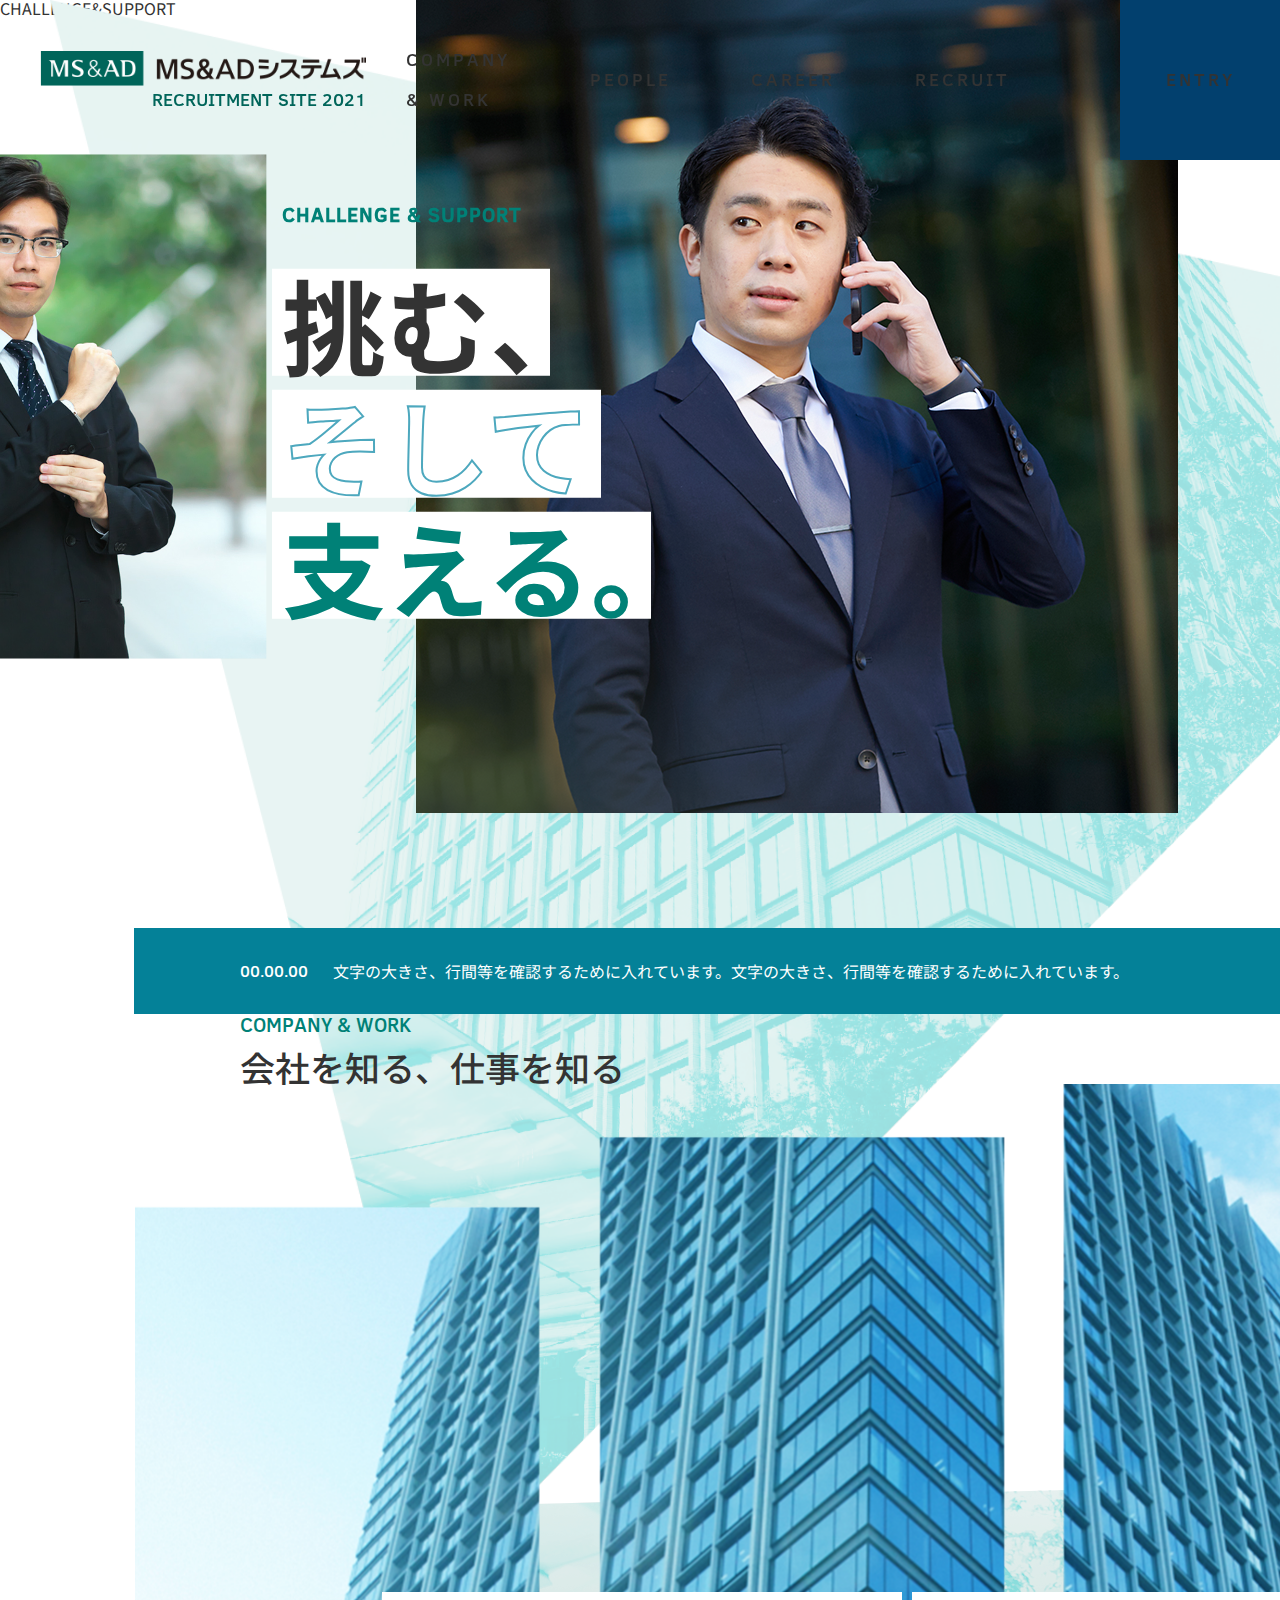
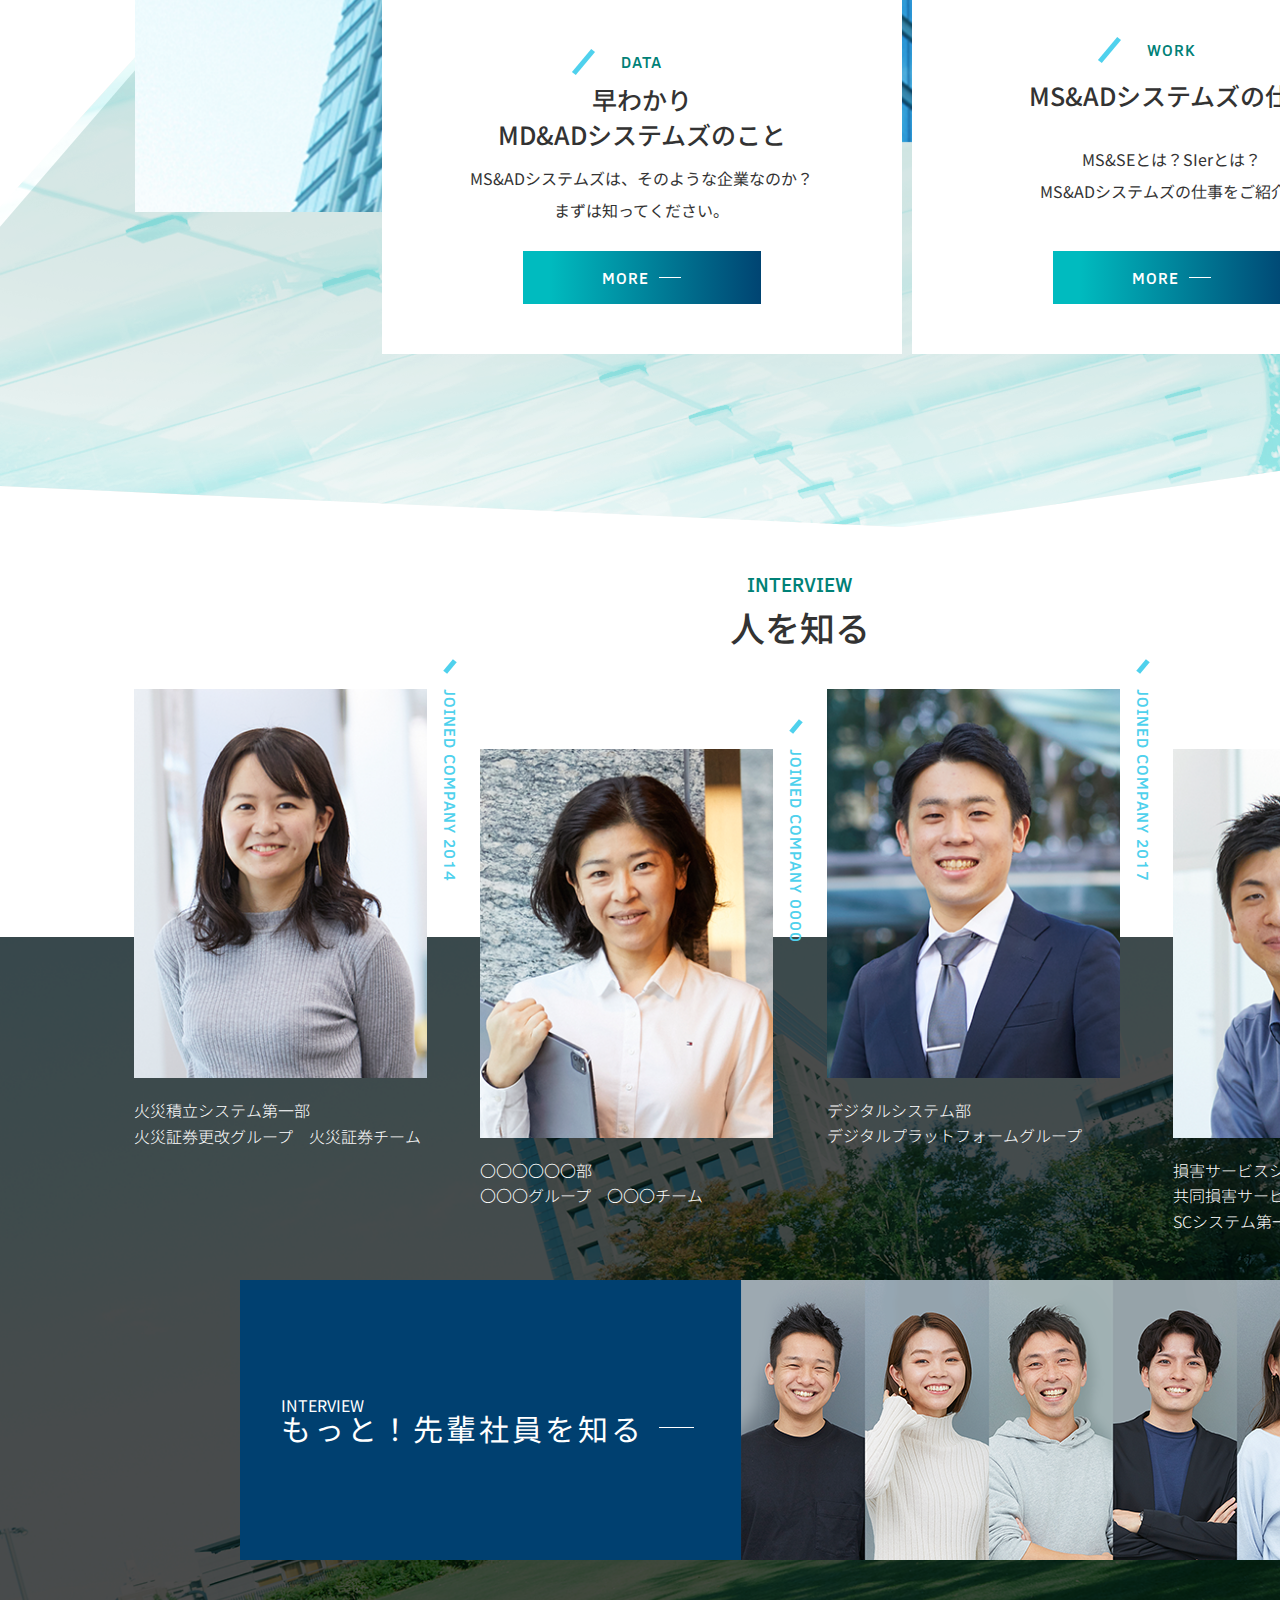
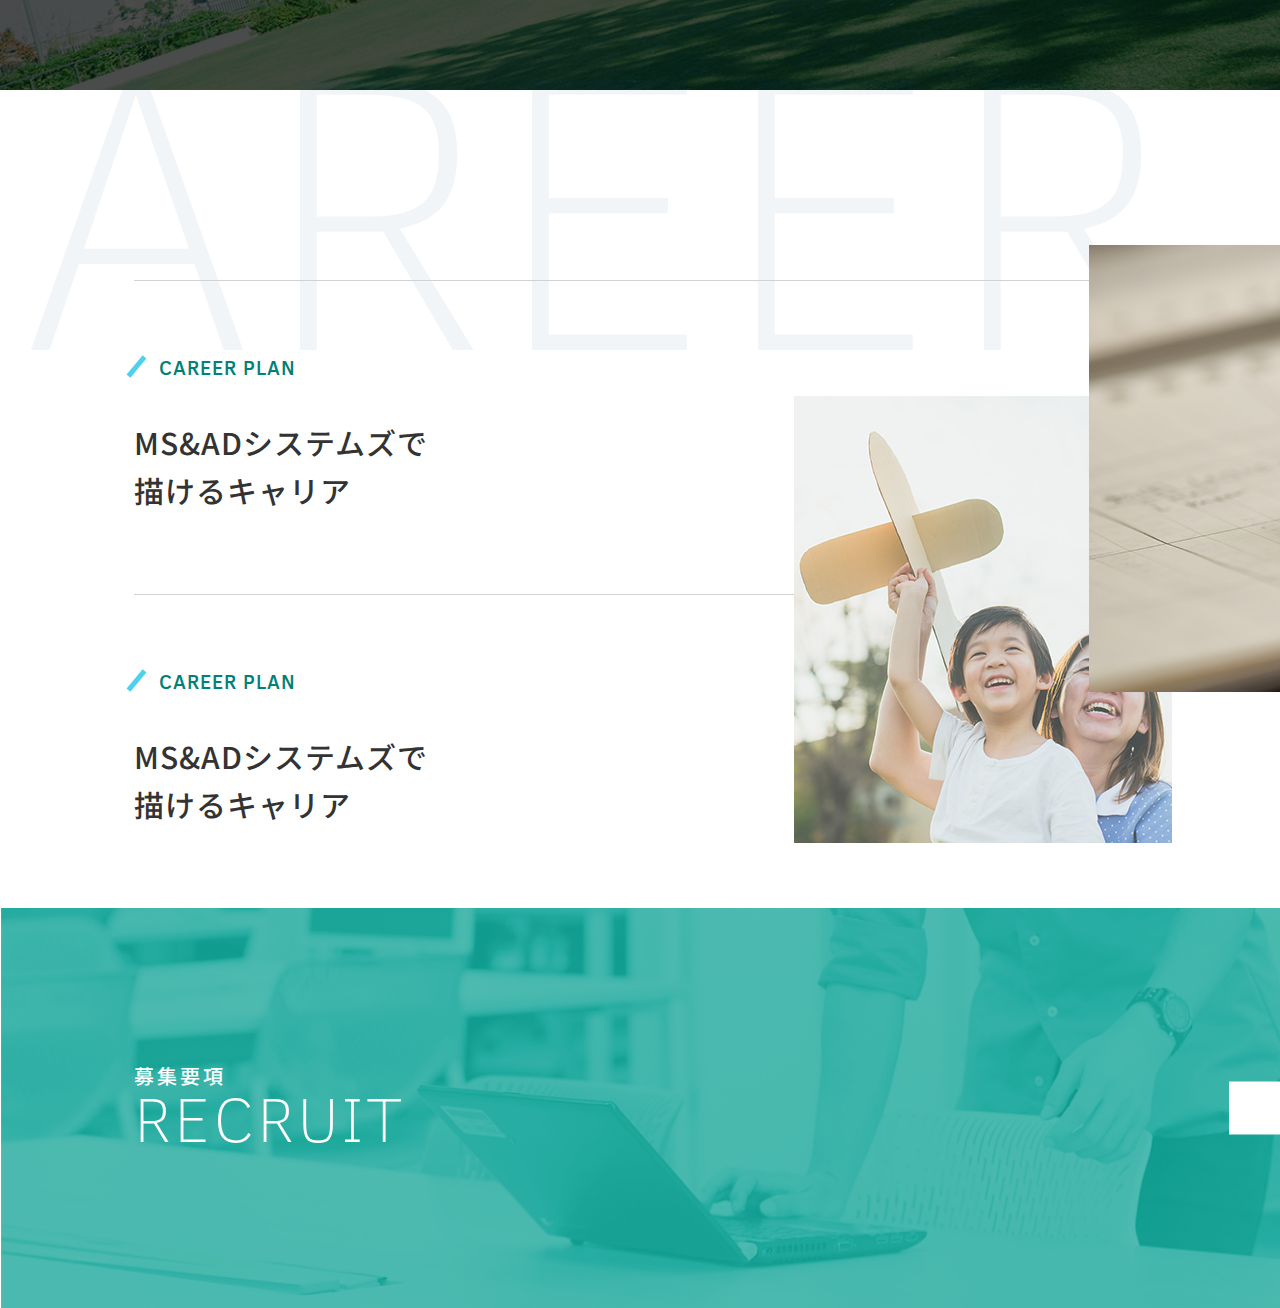
==== index.html @ 0e3d60fa "a" ====
<!doctype html>
<html lang="ja">

<head>
    <meta charset="utf-8">
    <meta http-equiv="X-UA-Compatible" content="IE=edge">
    <meta name="format-detection" content="telephone=no, address=no, email=no">
    <meta name="viewport" content="width=device-width, initial-scale=-1, user-scalable=yes">
    <meta property="og:type" content="website">
    <meta property="og:url" content="">
    <meta property="og:image" content="">
    <meta property="og:site_name" content="">
    <meta property="og:title" content="">
    <meta property="og:description" content="">
    <meta name="keywords" content="">
    <meta name="description" content="">
    <style>
        @font-face {
            font-family: font_clearsan_regular;
            src: url('./assets/plugins/fonts/ClearSans-Regular.ttf');
        }
        
        @font-face {
            font-family: font_clearsan_medium;
            src: url('./assets/plugins/fonts/ClearSans-Medium.ttf');
        }
        
        @font-face {
            font-family: font_clearsan_bold;
            src: url('./assets/plugins/fonts/ClearSans-Bold.ttf');
        }
        
        @font-face {
            font-family: font_clearsan_thin;
            src: url('./assets/plugins/fonts/ClearSans-Thin.ttf');
        }
    </style>
    <link href="./assets/css/reset.css" rel="stylesheet">
    <link href="./assets/css/bootstrap_custom.css" rel="stylesheet">

    <link href="./assets/plugins/slick/slick.css" rel="stylesheet">
    <link href="./assets/plugins/slick/slick-theme.css" rel="stylesheet">
    <link href="./css/common.css" rel="stylesheet">
    <link href="./css/top.css" rel="stylesheet">

    <!-- build:addcss -->
    <title>TOP</title>

</head>

<body>
    <div class="warpper">
        <header>
            <!-- #region: header-->
            <nav class="nav">
                <h1 class="nav__logo">
                    <img src="./images/common/img_logo.png" alt="">
                    <span>RECRUITMENT SITE 2021</span>
                </h1>
                <div class="nav__navbar">
                    <ul class="nav__menu">
                        <li>
                            <a href="#" class="nav-item">
                                COMPANY & WORK
                            </a>
                        </li>
                        <li>
                            <a href="#" class="nav-item">
                                PEOPLE
                            </a>
                        </li>
                        <li>
                            <a href="#" class="nav-item">
                                CAREER
                            </a>
                        </li>
                        <li>
                            <a href="#" class="nav-item">
                                RECRUIT
                            </a>
                        </li>
                        <li>
                            <a href="#" class="nav-item nav-entry">
                                ENTRY
                            </a>
                        </li>
                    </ul>
                </div>

            </nav>
            <!-- #endregion -->
        </header>
        <main>
            <!-- #region: main -->
            <section class="mv">
                <div class="decoration">
                    <figure>
                        <img src="./images/top/img_mv_decor_bg.png" alt="">
                    </figure>
                    <div>
                        CHALLENGE&SUPPORT
                    </div>
                </div>
                <div class="mv__slider">

                    <div class="mv__slider-item">
                        <img src="./images/top/img_mv_slider0.png" alt="">
                    </div>

                    <div class="mv__slider-item">
                        <img src="./images/top/img_mv_slider1.png" alt="">
                    </div>

                    <div class="mv__slider-item">
                        <img src="./images/top/img_mv_slider2.png" alt="">
                    </div>

                    <div class="mv__slider-item">
                        <img src="./images/top/img_mv_slider3.png" alt="">
                    </div>

                    <div class="mv__slider-item">
                        <img src="./images/top/img_mv_slider4.png" alt="">
                    </div>

                </div>
                <div class="mv__slider-content">
                    <h3>
                        <span class="sub-title">
                            CHALLENGE & SUPPORT
                        </span>
                        <span class="title"> 挑む<span class="f-symbol">、</span></span>
                        <span class="title stroke"> そして</span>
                        <span class="title"> 支える<span class="f-symbol">。</span>
                        </span>
                    </h3>
                </div>
            </section>
            <article class="article">
                <div class="container">
                    <div class="article__container">
                        <div class="article__date">
                            00.00.00
                        </div>
                        <div class="article__detail">
                            文字の大きさ、行間等を確認するために入れています。文字の大きさ、行間等を確認するために入れています。
                        </div>
                    </div>
                </div>
            </article>
            <!-- end aritcle -->

            <section class="comp-work cm-box">
                <div class="decoration">
                    <figure>
                        <img src="./images/top/img_comp_decor_bg.png" alt="">
                    </figure>
                </div>
                <div class="container">
                    <h3 class="cm-title">
                        <span>
                            COMPANY & WORK
                        </span> 会社を知る、仕事を知る
                    </h3>
                </div>
                <div class="cm-box__container comp-work__wrap">
                    <figure>
                        <img src="./images/top/img_company_work_bg.png" alt="">
                    </figure>
                    <div class="comp-work__detail">
                        <div class="box">
                            <div class="tag-block">
                                <p class="tag">
                                    DATA
                                </p>
                            </div>
                            <p class="title">
                                早わかり<br/> MD&ADシステムズのこと
                            </p>
                            <p class="desc">
                                MS&ADシステムズは、そのような企業なのか？<br/>まずは知ってください。
                            </p>
                            <a class="button-more" href="#">
                                MORE
                            </a>
                        </div>
                        <div class="box">
                            <div class="tag">
                                WORK
                            </div>
                            <p class="title">
                                MS&ADシステムズの仕事

                            </p>
                            <p class="desc">
                                MS&SEとは？SIerとは？<br /> MS&ADシステムズの仕事をご紹介。
                            </p>
                            <a class="button-more" href="#">
                                MORE
                            </a>
                        </div>

                    </div>
                </div>
            </section>

            <section class="interview cm-box">
                <div class="decoration">
                    <figure>
                        <img src="./images/top/img_interview_box_bg.png" alt="">
                    </figure>
                </div>
                <div class="interview__wrap cm-box__container">
                    <h3 class="cm-title">
                        <span>
                            INTERVIEW
                        </span> 人を知る
                    </h3>
                    <div class="interview__list">

                        <div class="item">
                            <figure>
                                <img src="./images/top/img_interview1.png" alt="">
                                <figcaption>
                                    JOINED COMPANY 2014
                                </figcaption>
                            </figure>
                            <p>
                                火災積立システム第一部　<br/>火災証券更改グループ　火災証券チーム

                            </p>
                        </div>

                        <div class="item">
                            <figure>
                                <img src="./images/top/img_interview2.png" alt="">
                                <figcaption>
                                    JOINED COMPANY 0000
                                </figcaption>
                            </figure>
                            <p>
                                〇〇〇〇〇〇部<br/>〇〇〇グループ　〇〇〇チーム
                            </p>
                        </div>

                        <div class="item">
                            <figure>
                                <img src="./images/top/img_interview3.png" alt="">
                                <figcaption>
                                    JOINED COMPANY 2017
                                </figcaption>
                            </figure>
                            <p>
                                デジタルシステム部<br/> デジタルプラットフォームグループ
                            </p>
                        </div>

                        <div class="item">
                            <figure>
                                <img src="./images/top/img_interview4.png" alt="">
                                <figcaption>
                                    JOINED COMPANY 2013
                                </figcaption>
                            </figure>
                            <p>
                                損害サービスシステム本部<br/> 共同損害サービスシステム第一部　<br/>SCシステム第一グループ

                            </p>
                        </div>

                    </div>
                    <div class="container">
                        <div class="interview__box">
                            <div class="title">
                                <span>
                                    INTERVIEW
                                </span>
                                <div>
                                    もっと！先輩社員を知る
                                </div>
                            </div>
                            <figure>
                                <img src="./images/top/img_interview_box.png" alt="">
                            </figure>

                        </div>
                    </div>
                </div>
            </section>

            <section class="career cm-box">
                <div class="decoration">
                    CAREER
                </div>
                <div class="cm-box__container">



                    <div class="career-plan first-child">

                        <h3>
                            <span>
                                CAREER PLAN
                            </span> MS&ADシステムズで

                            <br/> 描けるキャリア
                        </h3>

                        <figure>
                            <img src="./images/top/img_career_plan.png" alt="">
                        </figure>

                    </div>

                    <div class="career-plan second-child">

                        <h3>
                            <span>
                                CAREER PLAN
                            </span> MS&ADシステムズで
                            <br/> 描けるキャリア
                        </h3>

                        <figure>
                            <img src="./images/top/img_career_work.png" alt="">
                        </figure>

                    </div>

                </div>
            </section>
            <section class="recruit cm-box">
                <div class="cm-box__container">
                    <div class="recruit__wrap">
                        <h3>
                            募集要項
                            <span>RECRUIT</span>
                        </h3>
                        <a class="button-more" href="#">MORE</a>
                    </div>
                </div>
            </section>

            <!-- #endregion -->
        </main>
        <footer>
            <!-- #region: footer -->

            <!-- #endregion -->
        </footer>
    </div>
    <script src="./assets/js/jquery-3.5.1.min.js"></script>
    <script src="./assets/plugins/slick/slick.min.js"></script>
    <script src="./js/top.js"></script>
</body>

</html>
---- css/common.css ----
@import url("https://fonts.googleapis.com/css2?family=Noto+Sans+JP:wght@300;400;500;700;900&display=swap");
body {
  font-family: "Noto Sans JP", sans-serif;
  font-weight: 400;
}

.warpper {
  max-width: 100%;
  min-width: 1600px;
  overflow: hidden;
  display: block;
}

.l-container {
  width: 1120px;
  margin: 0 auto;
}

p,
dd,
td,
th,
li {
  line-height: 2.5em;
}

@media screen and (max-width: 768px) {
  body {
    font-size: 1.4rem;
  }

  .warpper {
    min-width: 100%;
  }

  .l-container {
    width: 100%;
  }

  p,
dd,
td,
th,
li {
    line-height: 1.8em;
  }
}
body > main {
  -ms-overflow-x: hidden;
}

@supports (-ms-ime-align: auto) {
  body > main {
    overflow: hidden;
  }
}
figure img {
  display: block;
  width: 100%;
}

.nav {
  width: 100%;
  display: flex;
  align-items: center;
  position: fixed;
  top: 0;
  left: 0;
  z-index: 1024;
}
.nav .nav__logo {
  width: 100%;
  max-width: 38.5rem;
  text-align: right;
  margin-left: 4rem;
}
.nav .nav__logo img {
  width: 100%;
  display: block;
  margin-bottom: 0.5rem;
}
.nav .nav__logo span {
  font-size: 1.8rem;
  color: #00655a;
  font-family: font_clearsan_medium;
  font-weight: 400;
}
.nav .nav__navbar {
  width: 100%;
}
.nav .nav__navbar .nav__menu {
  width: 100%;
  display: flex;
  align-items: center;
  justify-content: flex-end;
}
.nav .nav__navbar .nav__menu .nav-item {
  color: #333333;
  font-family: font_clearsan_medium;
  letter-spacing: 0.3rem;
  display: block;
  padding: 0 4rem;
  font-size: 1.8rem;
  transition: all 0.3s ease;
}
.nav .nav__navbar .nav__menu .nav-item.nav-entry {
  width: 16rem;
  height: 16rem;
  display: flex;
  align-items: center;
  justify-content: center;
  background-color: #02406e;
  margin-left: 7rem;
}
.nav .nav__navbar .nav__menu .nav-item:hover {
  opacity: 0.75;
}

/*# sourceMappingURL=common.css.map */
---- css/top.css ----
.slick-slide {
  transition: 0.3s ease;
  transform: scale(0.62);
}

.slick-current {
  transform: scale(1);
}

.slick-current + .slick-slide {
  transform: translateY(110px) scale(0.5);
  position: relative;
}
.slick-current + .slick-slide::after {
  content: "";
  display: block;
  position: absolute;
  top: 0;
  left: 0;
  right: 0;
  bottom: 0;
  background-color: rgba(255, 255, 255, 0.5);
}

.f-symbol {
  display: inline-block;
  max-width: 5rem;
}

.decoration {
  width: 100%;
  position: absolute;
  z-index: -1;
}
.decoration figure {
  width: 100%;
}

.mv {
  width: 100%;
  position: relative;
}
.mv .decoration {
  position: absolute;
  top: 0;
  left: 0;
  right: 0;
  bottom: 0;
  z-index: -1;
}
.mv .decoration figure {
  position: absolute;
  top: 0;
  right: -5rem;
}
.mv .mv__slider {
  width: 100%;
}
.mv .mv__slider .mv__slider-item {
  width: 100%;
}
.mv .mv__slider .mv__slider-item figure {
  width: 100%;
}
.mv .mv__slider-content {
  position: absolute;
  top: 50%;
  left: 17%;
  right: 0;
  bottom: 0;
  transform: translateY(-50%);
}
.mv .mv__slider-content h3 .sub-title {
  font-family: font_clearsan_medium, sans-serif;
  font-size: 2rem;
  color: #008177;
  margin-bottom: 4.5rem;
  letter-spacing: 0.1rem;
  display: block;
  margin-left: 1rem;
}
.mv .mv__slider-content h3 .title {
  font-family: "Noto Sans JP", sans-serif;
  font-weight: 700;
  font-size: 10.4rem;
  background-color: #fff;
  display: table;
  margin-bottom: 1.4rem;
  line-height: 0.65;
  padding: 2rem 1rem;
}
.mv .mv__slider-content h3 .title:first-child {
  color: #123e5e;
}
.mv .mv__slider-content h3 .title.stroke {
  color: #fff;
  -webkit-text-stroke: 2px #4da8be;
}
.mv .mv__slider-content h3 .title:last-child {
  color: #008177;
}

.f-container {
  width: 100%;
  max-width: 1333px;
  margin: 0 auto;
}

.article {
  width: 100%;
  max-width: 1333px;
  background-color: #048198;
  margin: 0 auto;
  margin-top: 11.5rem;
}
.article .article__container {
  display: flex;
  padding: 3.5rem 0;
}
.article .article__date {
  font-family: font_clearsan_medium;
  color: #fff;
  margin-right: 2.5rem;
}
.article .article__detail {
  color: #fff;
}

.cm-box {
  width: 100%;
  display: inline-block;
  position: relative;
}
.cm-box .cm-title {
  font-size: 3.5rem;
  color: #333;
  font-weight: 500;
}
.cm-box .cm-title span {
  color: #008177;
  font-family: font_clearsan_medium;
  font-size: 2rem;
  display: block;
  margin-bottom: 1.5rem;
}
.cm-box .cm-box__container {
  width: 100%;
  max-width: 1333px;
  margin: 0 auto;
  display: block;
}

.comp-work .decoration {
  bottom: 0;
  right: 0;
}
.comp-work .comp-work__wrap {
  width: 100%;
}
.comp-work .comp-work__detail {
  width: 100%;
  display: flex;
  justify-content: flex-end;
  transform: translate(-3.5rem, -22rem);
}
.comp-work .comp-work__detail .box {
  width: 100%;
  max-width: 520px;
  background-color: #fff;
  text-align: center;
  display: flex;
  flex-direction: column;
  justify-content: space-between;
  margin-left: 1rem;
  padding: 5rem;
}
.comp-work .comp-work__detail .box .tag {
  display: table;
  margin: 0 auto;
  color: #008177;
  font-family: font_clearsan_medium;
  position: relative;
  letter-spacing: 0.1rem;
}
.comp-work .comp-work__detail .box .tag::before {
  content: "";
  position: absolute;
  width: 5px;
  height: 3rem;
  background-color: #4fd1ed;
  display: block;
  top: 50%;
  left: 0;
  transform: translate(-4rem, -50%) rotate(400deg);
}
.comp-work .comp-work__detail .box .title {
  color: #333;
  font-size: 2.5rem;
  font-weight: 500;
  line-height: 1.4;
  margin-bottom: 1rem;
}
.comp-work .comp-work__detail .box .desc {
  line-height: 2;
}
.comp-work .comp-work__detail .box .button-more {
  margin: 0 auto;
  margin-top: 2.5rem;
}

.button-more {
  width: 100%;
  max-width: 23.8rem;
  height: 5.3rem;
  display: flex;
  align-items: center;
  justify-content: center;
  color: #fff;
  font-family: font_clearsan_medium;
  letter-spacing: 0.1rem;
  background: linear-gradient(90deg, #00bbbf 11%, #004472 100%);
  position: relative;
  transition: all 0.3s ease;
}
.button-more::after {
  content: "";
  width: 2.2rem;
  height: 1px;
  background-color: #fff;
  margin-left: 1rem;
}
.button-more:hover {
  opacity: 0.75;
}

.interview .decoration {
  bottom: 0;
  right: 0;
}
.interview .interview__wrap {
  width: 100%;
  text-align: center;
  padding-bottom: 13rem;
}
.interview .interview__list {
  width: 100%;
  display: flex;
  flex-wrap: wrap;
  justify-content: space-between;
  margin-top: 4.5rem;
}
.interview .interview__list .item {
  width: 100%;
  max-width: calc(25% - 40px);
}
.interview .interview__list .item figure {
  display: flex;
  align-items: flex-start;
}
.interview .interview__list .item figure figcaption {
  color: #4fd1ed;
  font-family: font_clearsan_medium;
  writing-mode: tb-rl;
  margin-left: 1.5rem;
  position: relative;
  letter-spacing: 0.1rem;
}
.interview .interview__list .item figure figcaption::after {
  content: "";
  width: 5px;
  height: 15px;
  background-color: #4fd1ed;
  display: block;
  position: absolute;
  top: 0;
  left: 50%;
  transform: translate(-50%, -30px) rotate(40deg);
}
.interview .interview__list .item:nth-child(even) {
  margin-top: 6rem;
}
.interview .interview__list .item p {
  color: #fff;
  text-align: left;
  line-height: 1.6;
  font-weight: 300;
  margin-top: 2rem;
}
.interview .interview__box {
  width: 100%;
  display: flex;
  background-color: #004070;
  justify-content: flex-end;
  margin-top: 4.5rem;
}
.interview .interview__box .title {
  width: 100%;
  max-width: 44.64%;
  display: flex;
  flex-direction: column;
  align-items: flex-start;
  justify-content: center;
  color: #fff;
  padding-left: 4rem;
}
.interview .interview__box .title div {
  font-size: 3rem;
  letter-spacing: 0.3rem;
  display: flex;
  align-items: center;
}
.interview .interview__box .title div::after {
  content: "";
  width: 3.5rem;
  height: 0;
  margin-left: 1.5rem;
  border-top: 1px solid #fff;
  display: inline-block;
}

.career {
  padding-top: 19rem;
}
.career .decoration {
  top: 0;
  left: 0;
  line-height: 0.5;
  color: rgba(0, 64, 112, 0.05);
  font-size: 400px;
  font-family: font_clearsan_thin;
  transform: translateX(-15%);
}
.career .career-plan {
  width: 100%;
  border-top: 1px solid #d2d2d2;
  padding-top: 7rem;
  padding-bottom: 8rem;
  position: relative;
}
.career .career-plan h3 {
  color: #333;
  font-weight: 500;
  font-size: 3rem;
  letter-spacing: 0.1rem;
  line-height: 1.6;
}
.career .career-plan h3 span {
  display: flex;
  align-items: center;
  color: #008177;
  font-family: font_clearsan_medium;
  font-size: 2rem;
  margin-bottom: 3.5rem;
}
.career .career-plan h3 span::before {
  content: "";
  width: 5px;
  height: 25px;
  background-color: #4fd1ed;
  display: block;
  margin-right: 2rem;
  transform: rotate(40deg);
}
.career .career-plan figure {
  position: absolute;
  z-index: 1;
}
.career .career-plan.first-child figure {
  top: 0;
  right: 0;
  transform: translate(-295px, 115px);
}
.career .career-plan.second-child figure {
  top: 0;
  right: 0;
  transform: translateY(-350px);
}

.recruit {
  background-image: url("../images/top/img_recruit_bg.png");
  background-repeat: no-repeat;
  background-size: cover;
}
.recruit .recruit__wrap {
  width: 100%;
  height: 400px;
  display: flex;
  align-items: center;
  position: relative;
}
.recruit .recruit__wrap h3 {
  font-size: 2rem;
  color: #fff;
  font-weight: 500;
  letter-spacing: 0.3rem;
}
.recruit .recruit__wrap h3 span {
  display: block;
  font-family: font_clearsan_thin;
  font-size: 64px;
}
.recruit .recruit__wrap .button-more {
  position: absolute;
  right: 0;
  top: 50%;
  background-image: linear-gradient(#fff, #fff);
  color: #00665a;
  transform: translateY(-50%);
}
.recruit .recruit__wrap .button-more::after {
  background-color: #00665a;
}

/*# sourceMappingURL=top.css.map */
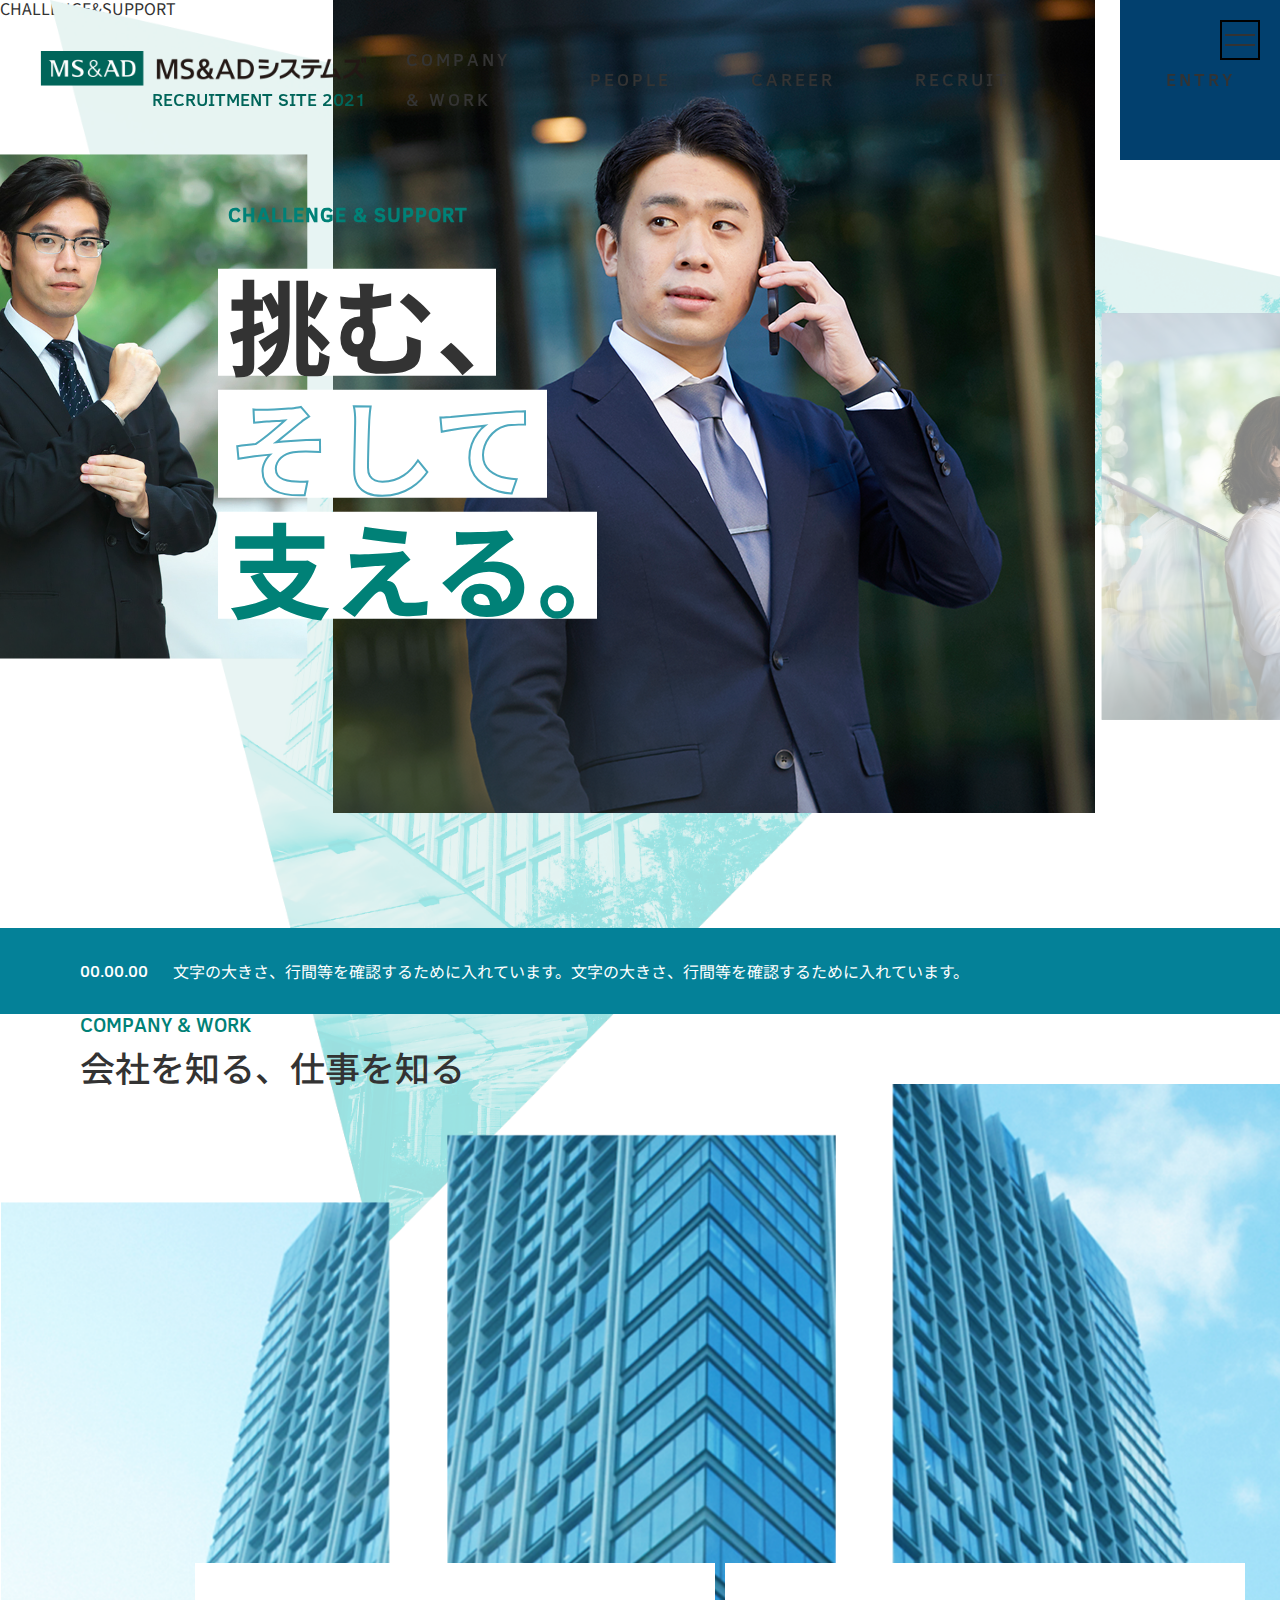
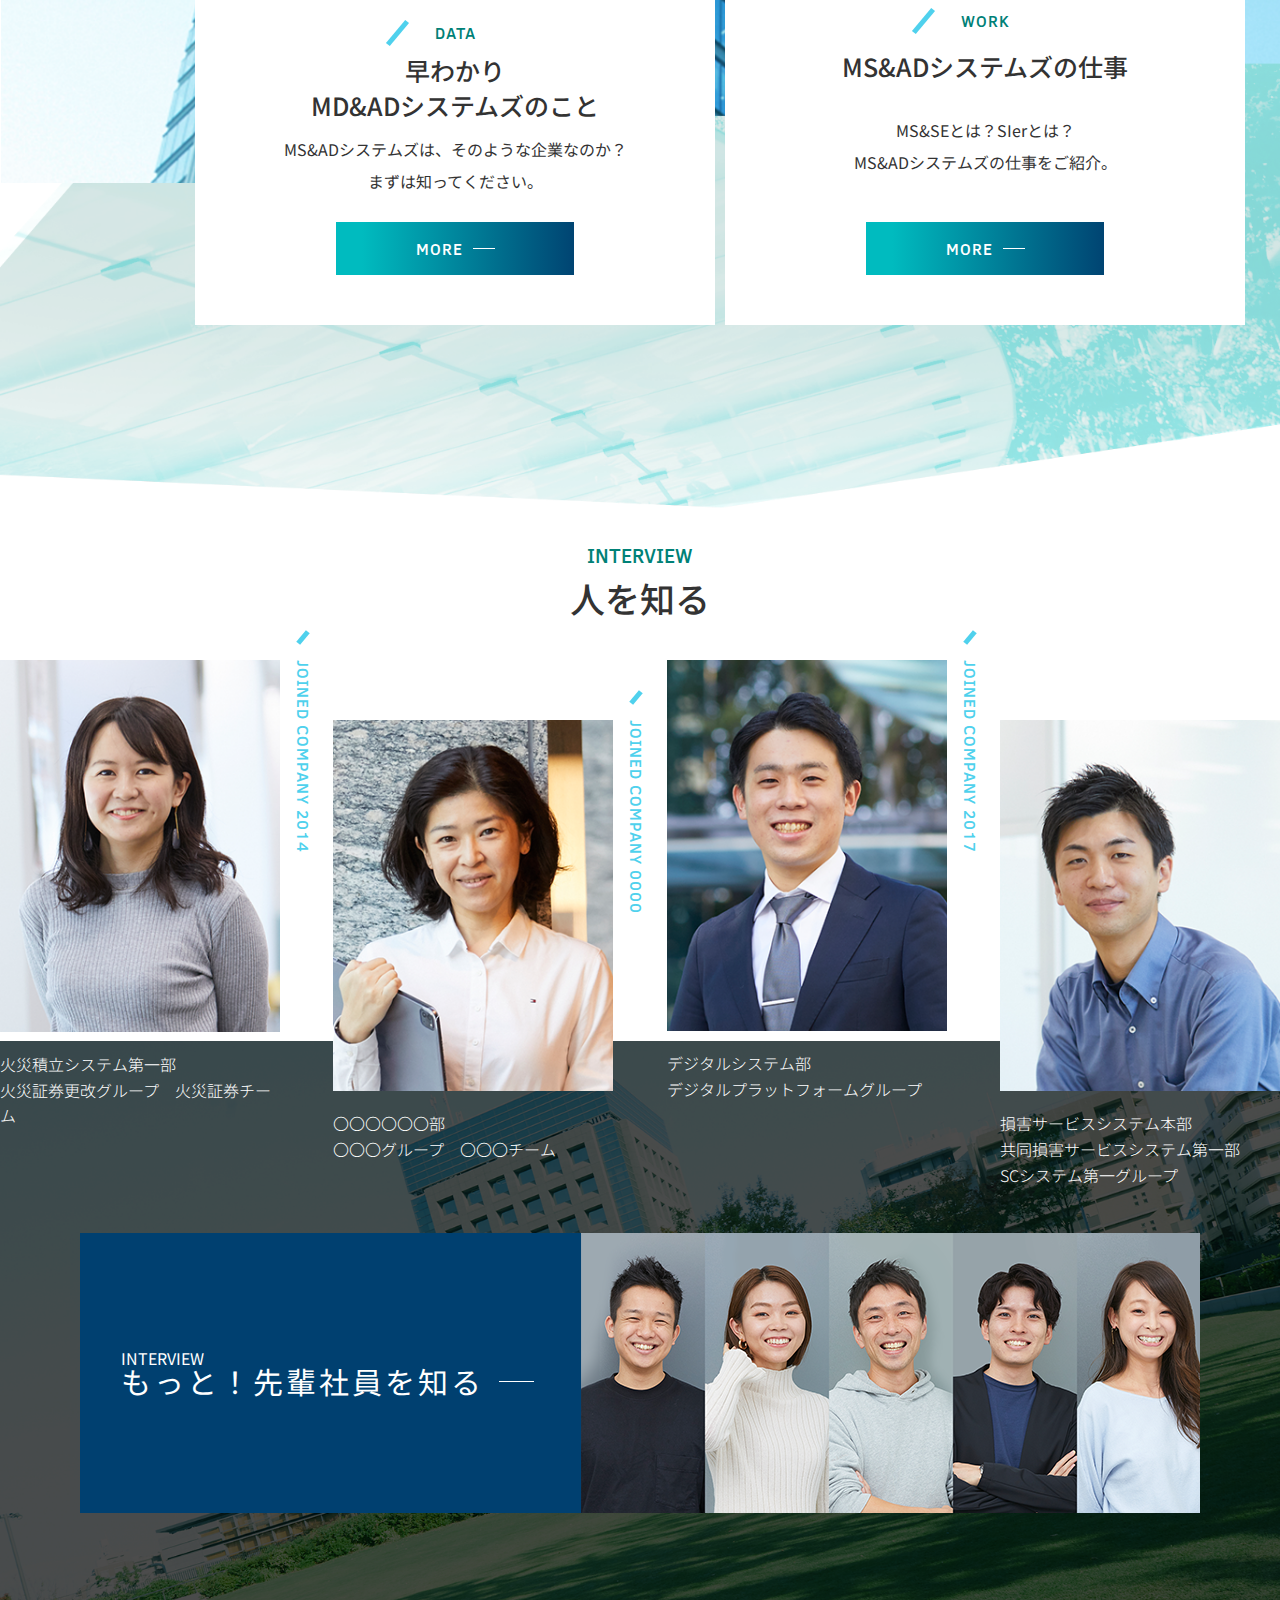
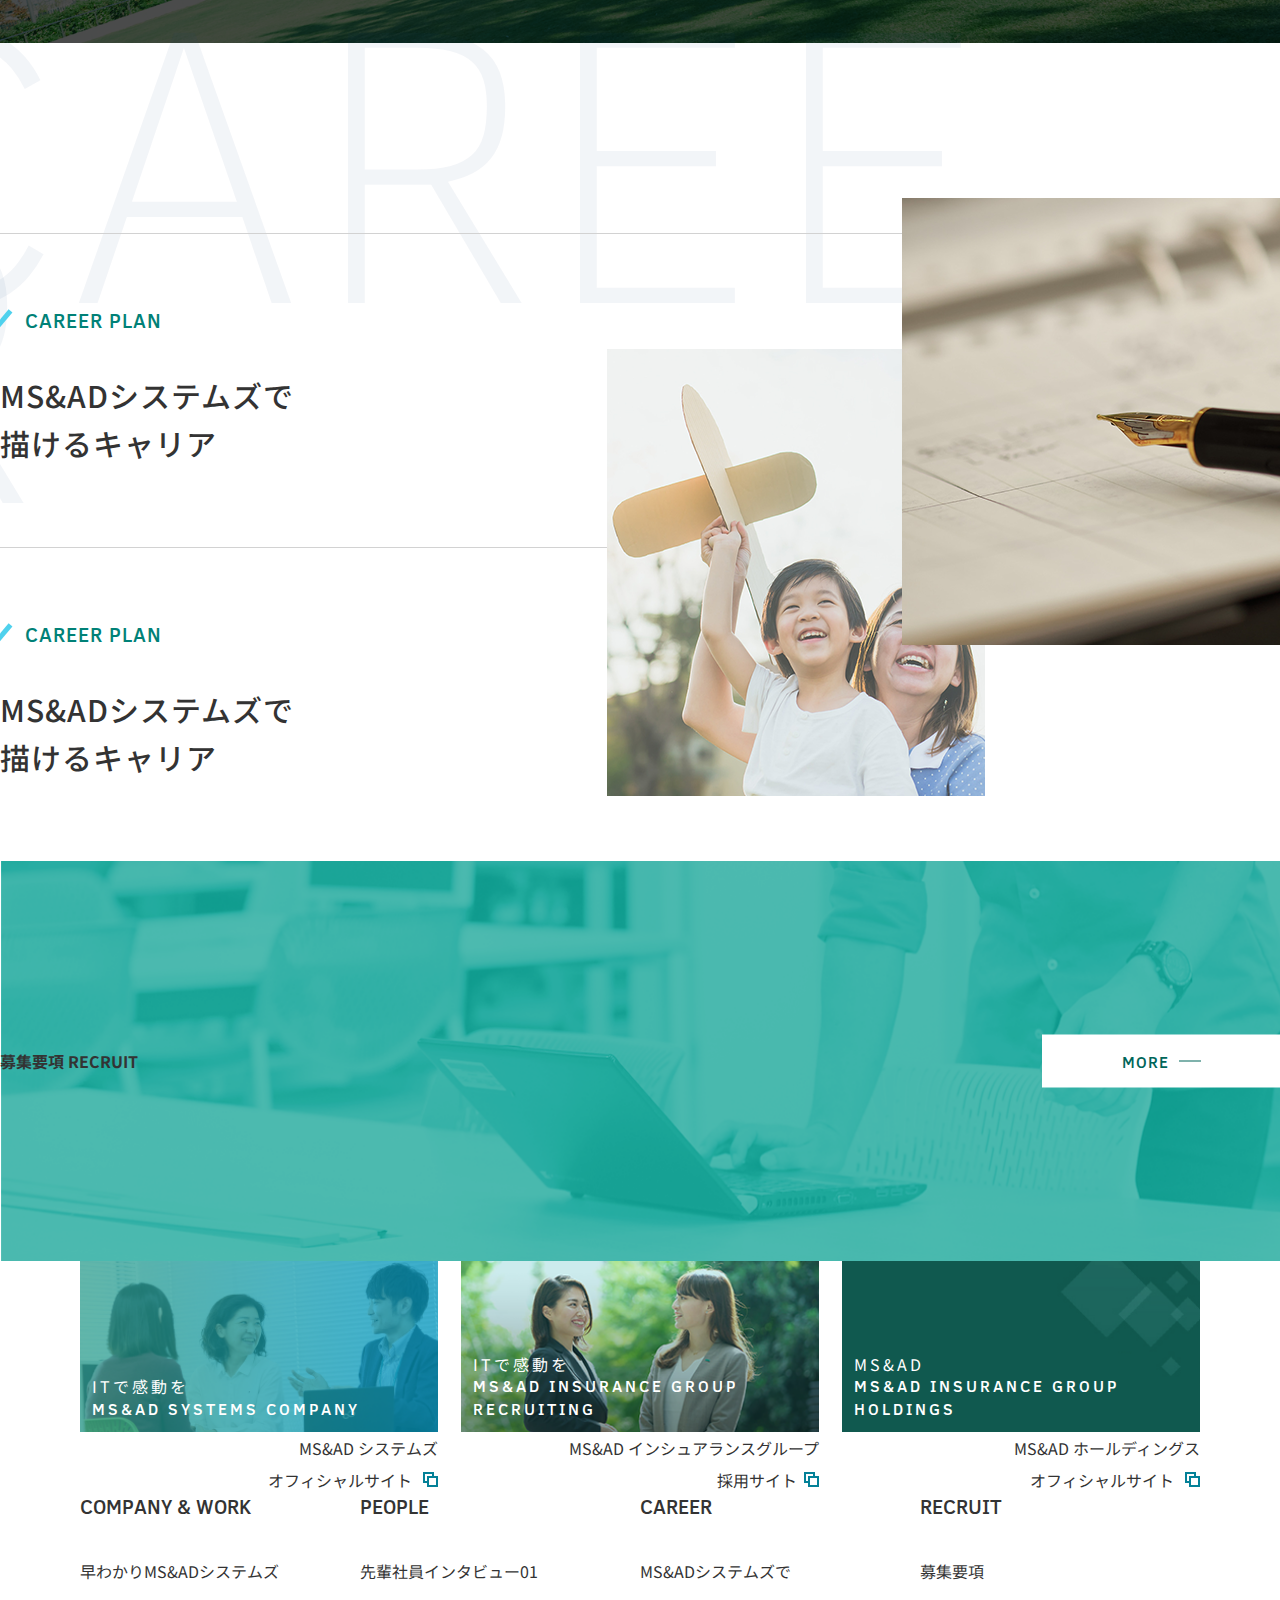
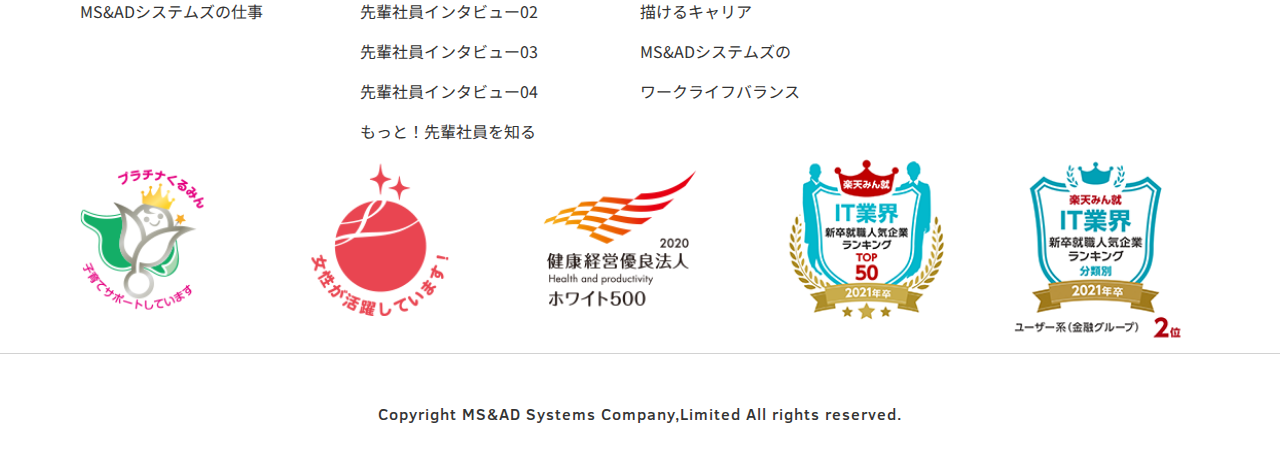
==== commit c1b62e63: "a" ====
--- a/index.html
+++ b/index.html
@@ -88,6 +88,10 @@
                 </div>
 
             </nav>
+            <div class="hamburger">
+                <span></span>
+                <span></span>
+            </div>
             <!-- #endregion -->
         </header>
         <main>
@@ -294,8 +298,6 @@
                 </div>
                 <div class="cm-box__container">
 
-
-
                     <div class="career-plan first-child">
 
                         <h3>
@@ -329,23 +331,174 @@
 
                 </div>
             </section>
+
             <section class="recruit cm-box">
                 <div class="cm-box__container">
                     <div class="recruit__wrap">
-                        <h3>
+                        <h2>
                             募集要項
                             <span>RECRUIT</span>
-                        </h3>
+                        </h2>
                         <a class="button-more" href="#">MORE</a>
                     </div>
                 </div>
             </section>
+
+            <div class="link-area">
+                <div class="container">
+                    <div class="link__container">
+                        <a href="#">
+                            <figure>
+                                <img src="./images/top/img_link_bottom1.png" alt="ITで感動を">
+                                <figcaption>
+                                    ITで感動を
+                                    <span>
+                                MS&AD SYSTEMS COMPANY
+                            </span>
+                                </figcaption>
+                            </figure>
+                            <p>
+                                MS&AD システムズ
+                            </p>
+                            <p class="has-icon">
+                                オフィシャルサイト
+                                <span class="f-icon"></span>
+                            </p>
+                        </a>
+                        <a href="#">
+                            <figure>
+                                <img src="./images/top/img_link_bottom2.png" alt="誰よりも早く、一歩先へ。">
+                                <figcaption>
+                                    ITで感動を
+                                    <span>
+                                MS&AD INSURANCE GROUP RECRUITING
+                            </span>
+                                </figcaption>
+                            </figure>
+                            <p class="has-icon">
+                                MS&AD インシュアランスグループ
+                            </p>
+                            <p class="has-icon">
+                                採用サイト<span class="f-icon"></span>
+                            </p>
+                            </p>
+                        </a>
+                        <a href="#">
+                            <figure>
+                                <img src="./images/top/img_link_bottom3.png" alt="誰よりも早く、一歩先へ。">
+                                <figcaption>
+                                    MS&AD
+                                    <span>
+                                MS&AD INSURANCE GROUP
+                                HOLDINGS
+                            </span>
+                                </figcaption>
+                            </figure>
+                            <p>
+                                MS&AD ホールディングス
+                            </p>
+                            <p class="has-icon">オフィシャルサイト
+                                <span class="f-icon"></span>
+                            </p>
+                        </a>
+                    </div>
+                </div>
+
+            </div>
+
+
 
             <!-- #endregion -->
         </main>
         <footer>
             <!-- #region: footer -->
-
+            <div class="container">
+                <div class="footer-area">
+
+                    <div class="footer__item">
+                        <div class="footer__title">COMPANY & WORK</div>
+                        <ul>
+                            <li>
+                                <a href="#">
+                                早わかりMS&ADシステムズ
+                            </a>
+                                <a href="#">
+                                MS&ADシステムズの仕事
+                            </a>
+                            </li>
+                        </ul>
+                    </div>
+
+                    <div class="footer__item">
+                        <div class="footer__title">PEOPLE</div>
+                        <ul>
+                            <li>
+                                <a href="#">
+                                先輩社員インタビュー01
+                            </a>
+                                <a href="#">
+                                先輩社員インタビュー02
+                            </a>
+                                <a href="#">
+                                先輩社員インタビュー03
+                            </a>
+                                <a href="#">
+                                先輩社員インタビュー04
+                            </a>
+                                <a href="#">
+                                もっと！先輩社員を知る
+                            </a>
+                            </li>
+                        </ul>
+                    </div>
+
+                    <div class="footer__item">
+                        <div class="footer__title">CAREER</div>
+                        <ul>
+                            <li>
+                                <a href="#">
+                                MS&ADシステムズで
+                            </a>
+                                <a href="#">
+                                描けるキャリア
+                            </a>
+                                <a href="#">
+
+                                </a>
+                                <a href="#">
+                                MS&ADシステムズの
+                            </a>
+                                <a href="#">
+                                ワークライフバランス
+                            </a>
+                            </li>
+                        </ul>
+                    </div>
+
+                    <div class="footer__item">
+                        <div class="footer__title">RECRUIT</div>
+                        <ul>
+                            <li>
+                                <a href="#">
+                                募集要項
+                            </a>
+                            </li>
+                        </ul>
+                    </div>
+
+                </div>
+                <div class="footer-logo">
+                    <figure>
+                        <img src="./images/top/img_link_logo_bottom.png" alt="">
+                    </figure>
+                </div>
+            </div>
+
+            <div class="copy-right">
+                <p>
+                    Copyright MS&AD Systems Company,Limited All rights reserved.
+                </p>
+            </div>
             <!-- #endregion -->
         </footer>
     </div>
--- a/css/common.css
+++ b/css/common.css
@@ -1,63 +1,50 @@
 @import url("https://fonts.googleapis.com/css2?family=Noto+Sans+JP:wght@300;400;500;700;900&display=swap");
 body {
-  font-family: "Noto Sans JP", sans-serif;
-  font-weight: 400;
-}
+  font-family: 'Noto Sans JP', sans-serif;
+  font-weight: 400; }
 
 .warpper {
   max-width: 100%;
-  min-width: 1600px;
+  min-width: 1200px;
   overflow: hidden;
-  display: block;
-}
+  display: block; }
 
 .l-container {
   width: 1120px;
-  margin: 0 auto;
-}
+  margin: 0 auto; }
 
 p,
 dd,
 td,
 th,
 li {
-  line-height: 2.5em;
-}
+  line-height: 2.5em; }
 
 @media screen and (max-width: 768px) {
   body {
-    font-size: 1.4rem;
-  }
+    font-size: 1.4rem; }
 
   .warpper {
-    min-width: 100%;
-  }
+    min-width: 100%; }
 
   .l-container {
-    width: 100%;
-  }
+    width: 100%; }
 
   p,
-dd,
-td,
-th,
-li {
-    line-height: 1.8em;
-  }
-}
+  dd,
+  td,
+  th,
+  li {
+    line-height: 1.8em; } }
 body > main {
-  -ms-overflow-x: hidden;
-}
+  -ms-overflow-x: hidden; }
 
 @supports (-ms-ime-align: auto) {
   body > main {
-    overflow: hidden;
-  }
-}
+    overflow: hidden; } }
 figure img {
   display: block;
-  width: 100%;
-}
+  width: 100%; }
 
 .nav {
   width: 100%;
@@ -66,54 +53,136 @@
   position: fixed;
   top: 0;
   left: 0;
+  z-index: 1024; }
+  @media screen and (max-width: 1024px) {
+    .nav {
+      height: 80px;
+      background-color: #fff; } }
+  .nav .nav__logo {
+    width: 100%;
+    max-width: 38.5rem;
+    text-align: right;
+    margin-left: 4rem; }
+    .nav .nav__logo img {
+      width: 100%;
+      display: block;
+      margin-bottom: 0.5rem; }
+    .nav .nav__logo span {
+      font-size: 1.8rem;
+      color: #00655a;
+      font-family: font_clearsan_medium;
+      font-weight: 400; }
+    @media screen and (max-width: 1024px) {
+      .nav .nav__logo {
+        margin-left: 2rem; } }
+  .nav .nav__navbar {
+    width: 100%;
+    transition: all .3s ease; }
+    .nav .nav__navbar.active {
+      transform: translateX(0%); }
+    .nav .nav__navbar .nav__menu {
+      width: 100%;
+      display: flex;
+      align-items: center;
+      justify-content: flex-end; }
+      .nav .nav__navbar .nav__menu .nav-item {
+        color: #333333;
+        font-family: font_clearsan_medium;
+        letter-spacing: .3rem;
+        display: block;
+        padding: 0 4rem;
+        font-size: 1.8rem;
+        transition: all .3s ease; }
+        .nav .nav__navbar .nav__menu .nav-item.nav-entry {
+          width: 16rem;
+          height: 16rem;
+          display: flex;
+          align-items: center;
+          justify-content: center;
+          background-color: #02406e;
+          margin-left: 7rem; }
+        .nav .nav__navbar .nav__menu .nav-item:hover {
+          opacity: .75; }
+    @media screen and (max-width: 1024px) {
+      .nav .nav__navbar {
+        position: fixed;
+        top: 80px;
+        left: 0;
+        right: 0;
+        bottom: 0;
+        background-color: #000;
+        transform: translateX(150%); }
+        .nav .nav__navbar .nav__menu {
+          flex-wrap: wrap;
+          justify-content: space-between; }
+          .nav .nav__navbar .nav__menu li {
+            width: 100%;
+            max-width: 50%;
+            margin-top: 3rem; }
+            .nav .nav__navbar .nav__menu li .nav-item {
+              color: #fff; }
+              .nav .nav__navbar .nav__menu li .nav-item.nav-entry {
+                margin: 0;
+                width: auto;
+                height: auto;
+                justify-content: flex-start;
+                background-color: transparent; } }
+
+.hamburger {
+  width: 40px;
+  height: 40px;
+  border: 2px solid black;
+  position: fixed;
   z-index: 1024;
-}
-.nav .nav__logo {
-  width: 100%;
-  max-width: 38.5rem;
-  text-align: right;
-  margin-left: 4rem;
-}
-.nav .nav__logo img {
-  width: 100%;
-  display: block;
-  margin-bottom: 0.5rem;
-}
-.nav .nav__logo span {
-  font-size: 1.8rem;
-  color: #00655a;
-  font-family: font_clearsan_medium;
-  font-weight: 400;
-}
-.nav .nav__navbar {
-  width: 100%;
-}
-.nav .nav__navbar .nav__menu {
+  top: 20px;
+  right: 20px;
+  cursor: pointer;
+  transition: all .3s ease; }
+  .hamburger.active span:first-child {
+    transform: translateY(-50%) rotate(45deg); }
+  .hamburger.active span:last-child {
+    transform: translateY(-50%) rotate(-45deg); }
+  .hamburger span {
+    width: 30px;
+    height: 2px;
+    background-color: #333;
+    display: block;
+    position: absolute;
+    top: 50%;
+    left: 3px;
+    transition: all .3s ease; }
+    .hamburger span:first-child {
+      transform: translateY(-50%) translateY(5px); }
+    .hamburger span:last-child {
+      transform: translateY(-50%) translateY(-5px); }
+
+.footer-area {
   width: 100%;
   display: flex;
-  align-items: center;
-  justify-content: flex-end;
-}
-.nav .nav__navbar .nav__menu .nav-item {
-  color: #333333;
-  font-family: font_clearsan_medium;
-  letter-spacing: 0.3rem;
-  display: block;
-  padding: 0 4rem;
-  font-size: 1.8rem;
-  transition: all 0.3s ease;
-}
-.nav .nav__navbar .nav__menu .nav-item.nav-entry {
-  width: 16rem;
-  height: 16rem;
-  display: flex;
-  align-items: center;
-  justify-content: center;
-  background-color: #02406e;
-  margin-left: 7rem;
-}
-.nav .nav__navbar .nav__menu .nav-item:hover {
-  opacity: 0.75;
-}
+  flex-wrap: wrap; }
+  .footer-area .footer__item {
+    width: 100%;
+    max-width: 25%; }
+    .footer-area .footer__item .footer__title {
+      font-size: 2rem;
+      color: #333;
+      font-family: font_clearsan_medium; }
+    .footer-area .footer__item ul {
+      margin-top: 3.5rem;
+      display: flex;
+      flex-direction: column; }
+      .footer-area .footer__item ul li a {
+        display: block;
+        color: #333; }
+
+.copy-right {
+  width: 100%;
+  padding: 4rem 0;
+  border-top: 1px solid #d2d2d2; }
+  .copy-right p {
+    text-align: center;
+    color: #333;
+    font-family: font_clearsan_medium;
+    letter-spacing: .1rem; }
 
 /*# sourceMappingURL=common.css.map */
--- a/css/top.css
+++ b/css/top.css
@@ -1,212 +1,175 @@
 .slick-slide {
-  transition: 0.3s ease;
-  transform: scale(0.62);
-}
+  transition: .3s ease;
+  transform: scale(0.62); }
 
 .slick-current {
-  transform: scale(1);
-}
+  transform: scale(1); }
 
 .slick-current + .slick-slide {
   transform: translateY(110px) scale(0.5);
-  position: relative;
-}
-.slick-current + .slick-slide::after {
-  content: "";
-  display: block;
-  position: absolute;
-  top: 0;
-  left: 0;
-  right: 0;
-  bottom: 0;
-  background-color: rgba(255, 255, 255, 0.5);
-}
+  position: relative; }
+  .slick-current + .slick-slide::after {
+    content: '';
+    display: block;
+    position: absolute;
+    top: 0;
+    left: 0;
+    right: 0;
+    bottom: 0;
+    background-color: rgba(255, 255, 255, 0.5); }
 
 .f-symbol {
   display: inline-block;
-  max-width: 5rem;
-}
+  max-width: 5rem; }
 
 .decoration {
   width: 100%;
   position: absolute;
-  z-index: -1;
-}
-.decoration figure {
-  width: 100%;
-}
+  z-index: -1; }
+  .decoration figure {
+    width: 100%; }
 
 .mv {
   width: 100%;
-  position: relative;
-}
-.mv .decoration {
-  position: absolute;
-  top: 0;
-  left: 0;
-  right: 0;
-  bottom: 0;
-  z-index: -1;
-}
-.mv .decoration figure {
-  position: absolute;
-  top: 0;
-  right: -5rem;
-}
-.mv .mv__slider {
-  width: 100%;
-}
-.mv .mv__slider .mv__slider-item {
-  width: 100%;
-}
-.mv .mv__slider .mv__slider-item figure {
-  width: 100%;
-}
-.mv .mv__slider-content {
-  position: absolute;
-  top: 50%;
-  left: 17%;
-  right: 0;
-  bottom: 0;
-  transform: translateY(-50%);
-}
-.mv .mv__slider-content h3 .sub-title {
-  font-family: font_clearsan_medium, sans-serif;
-  font-size: 2rem;
-  color: #008177;
-  margin-bottom: 4.5rem;
-  letter-spacing: 0.1rem;
-  display: block;
-  margin-left: 1rem;
-}
-.mv .mv__slider-content h3 .title {
-  font-family: "Noto Sans JP", sans-serif;
-  font-weight: 700;
-  font-size: 10.4rem;
-  background-color: #fff;
-  display: table;
-  margin-bottom: 1.4rem;
-  line-height: 0.65;
-  padding: 2rem 1rem;
-}
-.mv .mv__slider-content h3 .title:first-child {
-  color: #123e5e;
-}
-.mv .mv__slider-content h3 .title.stroke {
-  color: #fff;
-  -webkit-text-stroke: 2px #4da8be;
-}
-.mv .mv__slider-content h3 .title:last-child {
-  color: #008177;
-}
+  position: relative; }
+  .mv .decoration {
+    position: absolute;
+    top: 0;
+    left: 0;
+    right: 0;
+    bottom: 0;
+    z-index: -1; }
+    .mv .decoration figure {
+      position: absolute;
+      top: 0;
+      right: -5rem; }
+  .mv .mv__slider {
+    width: 100%; }
+    .mv .mv__slider .mv__slider-item {
+      width: 100%; }
+      .mv .mv__slider .mv__slider-item figure {
+        width: 100%; }
+  .mv .mv__slider-content {
+    position: absolute;
+    top: 50%;
+    left: 17%;
+    right: 0;
+    bottom: 0;
+    transform: translateY(-50%); }
+    .mv .mv__slider-content h3 .sub-title {
+      font-family: font_clearsan_medium, sans-serif;
+      font-size: 2rem;
+      color: #008177;
+      margin-bottom: 4.5rem;
+      letter-spacing: .1rem;
+      display: block;
+      margin-left: 1rem; }
+    .mv .mv__slider-content h3 .title {
+      font-family: "Noto Sans JP", sans-serif;
+      font-weight: 700;
+      font-size: 10.4rem;
+      background-color: #fff;
+      display: table;
+      margin-bottom: 1.4rem;
+      line-height: 0.65;
+      padding: 2rem 1rem; }
+      .mv .mv__slider-content h3 .title:first-child {
+        color: #123e5e; }
+      .mv .mv__slider-content h3 .title.stroke {
+        color: #fff;
+        -webkit-text-stroke: 2px #4da8be; }
+      .mv .mv__slider-content h3 .title:last-child {
+        color: #008177; }
 
 .f-container {
   width: 100%;
   max-width: 1333px;
-  margin: 0 auto;
-}
+  margin: 0 auto; }
 
 .article {
   width: 100%;
   max-width: 1333px;
   background-color: #048198;
   margin: 0 auto;
-  margin-top: 11.5rem;
-}
-.article .article__container {
-  display: flex;
-  padding: 3.5rem 0;
-}
-.article .article__date {
-  font-family: font_clearsan_medium;
-  color: #fff;
-  margin-right: 2.5rem;
-}
-.article .article__detail {
-  color: #fff;
-}
+  margin-top: 11.5rem; }
+  .article .article__container {
+    display: flex;
+    padding: 3.5rem 0; }
+  .article .article__date {
+    font-family: font_clearsan_medium;
+    color: #fff;
+    margin-right: 2.5rem; }
+  .article .article__detail {
+    color: #fff; }
 
 .cm-box {
   width: 100%;
   display: inline-block;
-  position: relative;
-}
-.cm-box .cm-title {
-  font-size: 3.5rem;
-  color: #333;
-  font-weight: 500;
-}
-.cm-box .cm-title span {
-  color: #008177;
-  font-family: font_clearsan_medium;
-  font-size: 2rem;
-  display: block;
-  margin-bottom: 1.5rem;
-}
-.cm-box .cm-box__container {
-  width: 100%;
-  max-width: 1333px;
-  margin: 0 auto;
-  display: block;
-}
+  position: relative; }
+  .cm-box .cm-title {
+    font-size: 3.5rem;
+    color: #333;
+    font-weight: 500; }
+    .cm-box .cm-title span {
+      color: #008177;
+      font-family: font_clearsan_medium;
+      font-size: 2rem;
+      display: block;
+      margin-bottom: 1.5rem; }
+  .cm-box .cm-box__container {
+    width: 100%;
+    max-width: 1333px;
+    margin: 0 auto;
+    display: block; }
 
 .comp-work .decoration {
   bottom: 0;
-  right: 0;
-}
+  right: 0; }
 .comp-work .comp-work__wrap {
-  width: 100%;
-}
+  width: 100%; }
 .comp-work .comp-work__detail {
   width: 100%;
   display: flex;
   justify-content: flex-end;
-  transform: translate(-3.5rem, -22rem);
-}
-.comp-work .comp-work__detail .box {
-  width: 100%;
-  max-width: 520px;
-  background-color: #fff;
-  text-align: center;
-  display: flex;
-  flex-direction: column;
-  justify-content: space-between;
-  margin-left: 1rem;
-  padding: 5rem;
-}
-.comp-work .comp-work__detail .box .tag {
-  display: table;
-  margin: 0 auto;
-  color: #008177;
-  font-family: font_clearsan_medium;
-  position: relative;
-  letter-spacing: 0.1rem;
-}
-.comp-work .comp-work__detail .box .tag::before {
-  content: "";
-  position: absolute;
-  width: 5px;
-  height: 3rem;
-  background-color: #4fd1ed;
-  display: block;
-  top: 50%;
-  left: 0;
-  transform: translate(-4rem, -50%) rotate(400deg);
-}
-.comp-work .comp-work__detail .box .title {
-  color: #333;
-  font-size: 2.5rem;
-  font-weight: 500;
-  line-height: 1.4;
-  margin-bottom: 1rem;
-}
-.comp-work .comp-work__detail .box .desc {
-  line-height: 2;
-}
-.comp-work .comp-work__detail .box .button-more {
-  margin: 0 auto;
-  margin-top: 2.5rem;
-}
+  transform: translate(-3.5rem, -22rem); }
+  .comp-work .comp-work__detail .box {
+    width: 100%;
+    max-width: 520px;
+    background-color: #fff;
+    text-align: center;
+    display: flex;
+    flex-direction: column;
+    justify-content: space-between;
+    margin-left: 1rem;
+    padding: 5rem; }
+    .comp-work .comp-work__detail .box .tag {
+      display: table;
+      margin: 0 auto;
+      color: #008177;
+      font-family: font_clearsan_medium;
+      position: relative;
+      letter-spacing: .1rem; }
+      .comp-work .comp-work__detail .box .tag::before {
+        content: '';
+        position: absolute;
+        width: 5px;
+        height: 3rem;
+        background-color: #4fd1ed;
+        display: block;
+        top: 50%;
+        left: 0;
+        transform: translate(-4rem, -50%) rotate(400deg); }
+    .comp-work .comp-work__detail .box .title {
+      color: #333;
+      font-size: 2.5rem;
+      font-weight: 500;
+      line-height: 1.4;
+      margin-bottom: 1rem; }
+    .comp-work .comp-work__detail .box .desc {
+      line-height: 2; }
+    .comp-work .comp-work__detail .box .button-more {
+      margin: 0 auto;
+      margin-top: 2.5rem; }
 
 .button-more {
   width: 100%;
@@ -217,198 +180,211 @@
   justify-content: center;
   color: #fff;
   font-family: font_clearsan_medium;
-  letter-spacing: 0.1rem;
+  letter-spacing: .1rem;
   background: linear-gradient(90deg, #00bbbf 11%, #004472 100%);
   position: relative;
-  transition: all 0.3s ease;
-}
-.button-more::after {
-  content: "";
-  width: 2.2rem;
-  height: 1px;
-  background-color: #fff;
-  margin-left: 1rem;
-}
-.button-more:hover {
-  opacity: 0.75;
-}
+  transition: all .3s ease; }
+  .button-more::after {
+    content: '';
+    width: 2.2rem;
+    height: 1px;
+    background-color: #fff;
+    margin-left: 1rem; }
+  .button-more:hover {
+    opacity: 0.75; }
 
 .interview .decoration {
   bottom: 0;
-  right: 0;
-}
+  right: 0; }
 .interview .interview__wrap {
   width: 100%;
   text-align: center;
-  padding-bottom: 13rem;
-}
+  padding-bottom: 13rem; }
 .interview .interview__list {
   width: 100%;
   display: flex;
   flex-wrap: wrap;
   justify-content: space-between;
-  margin-top: 4.5rem;
-}
-.interview .interview__list .item {
-  width: 100%;
-  max-width: calc(25% - 40px);
-}
-.interview .interview__list .item figure {
-  display: flex;
-  align-items: flex-start;
-}
-.interview .interview__list .item figure figcaption {
-  color: #4fd1ed;
-  font-family: font_clearsan_medium;
-  writing-mode: tb-rl;
-  margin-left: 1.5rem;
-  position: relative;
-  letter-spacing: 0.1rem;
-}
-.interview .interview__list .item figure figcaption::after {
-  content: "";
-  width: 5px;
-  height: 15px;
-  background-color: #4fd1ed;
-  display: block;
-  position: absolute;
-  top: 0;
-  left: 50%;
-  transform: translate(-50%, -30px) rotate(40deg);
-}
-.interview .interview__list .item:nth-child(even) {
-  margin-top: 6rem;
-}
-.interview .interview__list .item p {
-  color: #fff;
-  text-align: left;
-  line-height: 1.6;
-  font-weight: 300;
-  margin-top: 2rem;
-}
+  margin-top: 4.5rem; }
+  .interview .interview__list .item {
+    width: 100%;
+    max-width: calc(25% - 40px); }
+    .interview .interview__list .item figure {
+      display: flex;
+      align-items: flex-start; }
+      .interview .interview__list .item figure figcaption {
+        color: #4fd1ed;
+        font-family: font_clearsan_medium;
+        writing-mode: tb-rl;
+        margin-left: 1.5rem;
+        position: relative;
+        letter-spacing: .1rem; }
+        .interview .interview__list .item figure figcaption::after {
+          content: '';
+          width: 5px;
+          height: 15px;
+          background-color: #4fd1ed;
+          display: block;
+          position: absolute;
+          top: 0;
+          left: 50%;
+          transform: translate(-50%, -30px) rotate(40deg); }
+    .interview .interview__list .item:nth-child(even) {
+      margin-top: 6rem; }
+    .interview .interview__list .item p {
+      color: #fff;
+      text-align: left;
+      line-height: 1.6;
+      font-weight: 300;
+      margin-top: 2rem; }
 .interview .interview__box {
   width: 100%;
   display: flex;
   background-color: #004070;
   justify-content: flex-end;
-  margin-top: 4.5rem;
-}
-.interview .interview__box .title {
-  width: 100%;
-  max-width: 44.64%;
-  display: flex;
-  flex-direction: column;
-  align-items: flex-start;
-  justify-content: center;
-  color: #fff;
-  padding-left: 4rem;
-}
-.interview .interview__box .title div {
-  font-size: 3rem;
-  letter-spacing: 0.3rem;
-  display: flex;
-  align-items: center;
-}
-.interview .interview__box .title div::after {
-  content: "";
-  width: 3.5rem;
-  height: 0;
-  margin-left: 1.5rem;
-  border-top: 1px solid #fff;
-  display: inline-block;
-}
+  margin-top: 4.5rem; }
+  .interview .interview__box .title {
+    width: 100%;
+    max-width: 44.64%;
+    display: flex;
+    flex-direction: column;
+    align-items: flex-start;
+    justify-content: center;
+    color: #fff;
+    padding-left: 4rem; }
+    .interview .interview__box .title div {
+      font-size: 3rem;
+      letter-spacing: .3rem;
+      display: flex;
+      align-items: center; }
+      .interview .interview__box .title div::after {
+        content: '';
+        width: 3.5rem;
+        height: 0;
+        margin-left: 1.5rem;
+        border-top: 1px solid #fff;
+        display: inline-block; }
 
 .career {
-  padding-top: 19rem;
-}
-.career .decoration {
-  top: 0;
-  left: 0;
-  line-height: 0.5;
-  color: rgba(0, 64, 112, 0.05);
-  font-size: 400px;
-  font-family: font_clearsan_thin;
-  transform: translateX(-15%);
-}
-.career .career-plan {
-  width: 100%;
-  border-top: 1px solid #d2d2d2;
-  padding-top: 7rem;
-  padding-bottom: 8rem;
-  position: relative;
-}
-.career .career-plan h3 {
-  color: #333;
-  font-weight: 500;
-  font-size: 3rem;
-  letter-spacing: 0.1rem;
-  line-height: 1.6;
-}
-.career .career-plan h3 span {
-  display: flex;
-  align-items: center;
-  color: #008177;
-  font-family: font_clearsan_medium;
-  font-size: 2rem;
-  margin-bottom: 3.5rem;
-}
-.career .career-plan h3 span::before {
-  content: "";
-  width: 5px;
-  height: 25px;
-  background-color: #4fd1ed;
-  display: block;
-  margin-right: 2rem;
-  transform: rotate(40deg);
-}
-.career .career-plan figure {
-  position: absolute;
-  z-index: 1;
-}
-.career .career-plan.first-child figure {
-  top: 0;
-  right: 0;
-  transform: translate(-295px, 115px);
-}
-.career .career-plan.second-child figure {
-  top: 0;
-  right: 0;
-  transform: translateY(-350px);
-}
+  padding-top: 19rem; }
+  .career .decoration {
+    top: 0;
+    left: 0;
+    line-height: 0.5;
+    color: rgba(0, 64, 112, 0.05);
+    font-size: 400px;
+    font-family: font_clearsan_thin;
+    transform: translateX(-15%); }
+  .career .career-plan {
+    width: 100%;
+    border-top: 1px solid #d2d2d2;
+    padding-top: 7rem;
+    padding-bottom: 8rem;
+    position: relative; }
+    .career .career-plan h3 {
+      color: #333;
+      font-weight: 500;
+      font-size: 3rem;
+      letter-spacing: .1rem;
+      line-height: 1.6; }
+      .career .career-plan h3 span {
+        display: flex;
+        align-items: center;
+        color: #008177;
+        font-family: font_clearsan_medium;
+        font-size: 2rem;
+        margin-bottom: 3.5rem; }
+        .career .career-plan h3 span::before {
+          content: '';
+          width: 5px;
+          height: 25px;
+          background-color: #4fd1ed;
+          display: block;
+          margin-right: 2rem;
+          transform: rotate(40deg); }
+    .career .career-plan figure {
+      position: absolute;
+      z-index: 1; }
+    .career .career-plan.first-child figure {
+      top: 0;
+      right: 0;
+      transform: translate(-295px, 115px); }
+    .career .career-plan.second-child figure {
+      top: 0;
+      right: 0;
+      transform: translateY(-350px); }
 
 .recruit {
   background-image: url("../images/top/img_recruit_bg.png");
   background-repeat: no-repeat;
-  background-size: cover;
-}
-.recruit .recruit__wrap {
-  width: 100%;
-  height: 400px;
-  display: flex;
-  align-items: center;
-  position: relative;
-}
-.recruit .recruit__wrap h3 {
-  font-size: 2rem;
-  color: #fff;
-  font-weight: 500;
-  letter-spacing: 0.3rem;
-}
-.recruit .recruit__wrap h3 span {
-  display: block;
-  font-family: font_clearsan_thin;
-  font-size: 64px;
-}
-.recruit .recruit__wrap .button-more {
-  position: absolute;
-  right: 0;
-  top: 50%;
-  background-image: linear-gradient(#fff, #fff);
-  color: #00665a;
-  transform: translateY(-50%);
-}
-.recruit .recruit__wrap .button-more::after {
-  background-color: #00665a;
-}
+  background-size: cover; }
+  .recruit .recruit__wrap {
+    width: 100%;
+    height: 400px;
+    display: flex;
+    align-items: center;
+    position: relative; }
+    .recruit .recruit__wrap h3 {
+      font-size: 2rem;
+      color: #fff;
+      font-weight: 500;
+      letter-spacing: .3rem; }
+      .recruit .recruit__wrap h3 span {
+        display: block;
+        font-family: font_clearsan_thin;
+        font-size: 64px; }
+    .recruit .recruit__wrap .button-more {
+      position: absolute;
+      right: 0;
+      top: 50%;
+      background-image: linear-gradient(#fff, #fff);
+      color: #00665a;
+      transform: translateY(-50%); }
+      .recruit .recruit__wrap .button-more::after {
+        background-color: #00665a; }
+
+.link-area {
+  width: 100%; }
+  .link-area .link__container {
+    width: 100%;
+    display: flex;
+    justify-content: space-between; }
+    .link-area .link__container a {
+      width: 100%;
+      max-width: calc((100% / 3) - 15px); }
+      .link-area .link__container a figure {
+        position: relative; }
+        .link-area .link__container a figure figcaption {
+          position: absolute;
+          left: 0;
+          bottom: 0;
+          color: #fff;
+          letter-spacing: .3rem;
+          line-height: 1.4;
+          padding: 1.2rem; }
+          .link-area .link__container a figure figcaption span {
+            display: block;
+            font-family: font_clearsan_medium; }
+      .link-area .link__container a p {
+        text-align: right;
+        color: #333;
+        line-height: 2; }
+        .link-area .link__container a p.has-icon .f-icon {
+          position: relative;
+          margin-left: 1.1rem; }
+          .link-area .link__container a p.has-icon .f-icon::after {
+            content: '';
+            position: absolute;
+            top: 0;
+            left: 0;
+            transform: translate(-6px, -6px);
+            z-index: -1; }
+        .link-area .link__container a p.has-icon .f-icon,
+        .link-area .link__container a p.has-icon .f-icon:after {
+          width: 1.1rem;
+          height: 1.1rem;
+          background-color: #fff;
+          border: 2px solid #048198;
+          display: inline-block; }
 
 /*# sourceMappingURL=top.css.map */
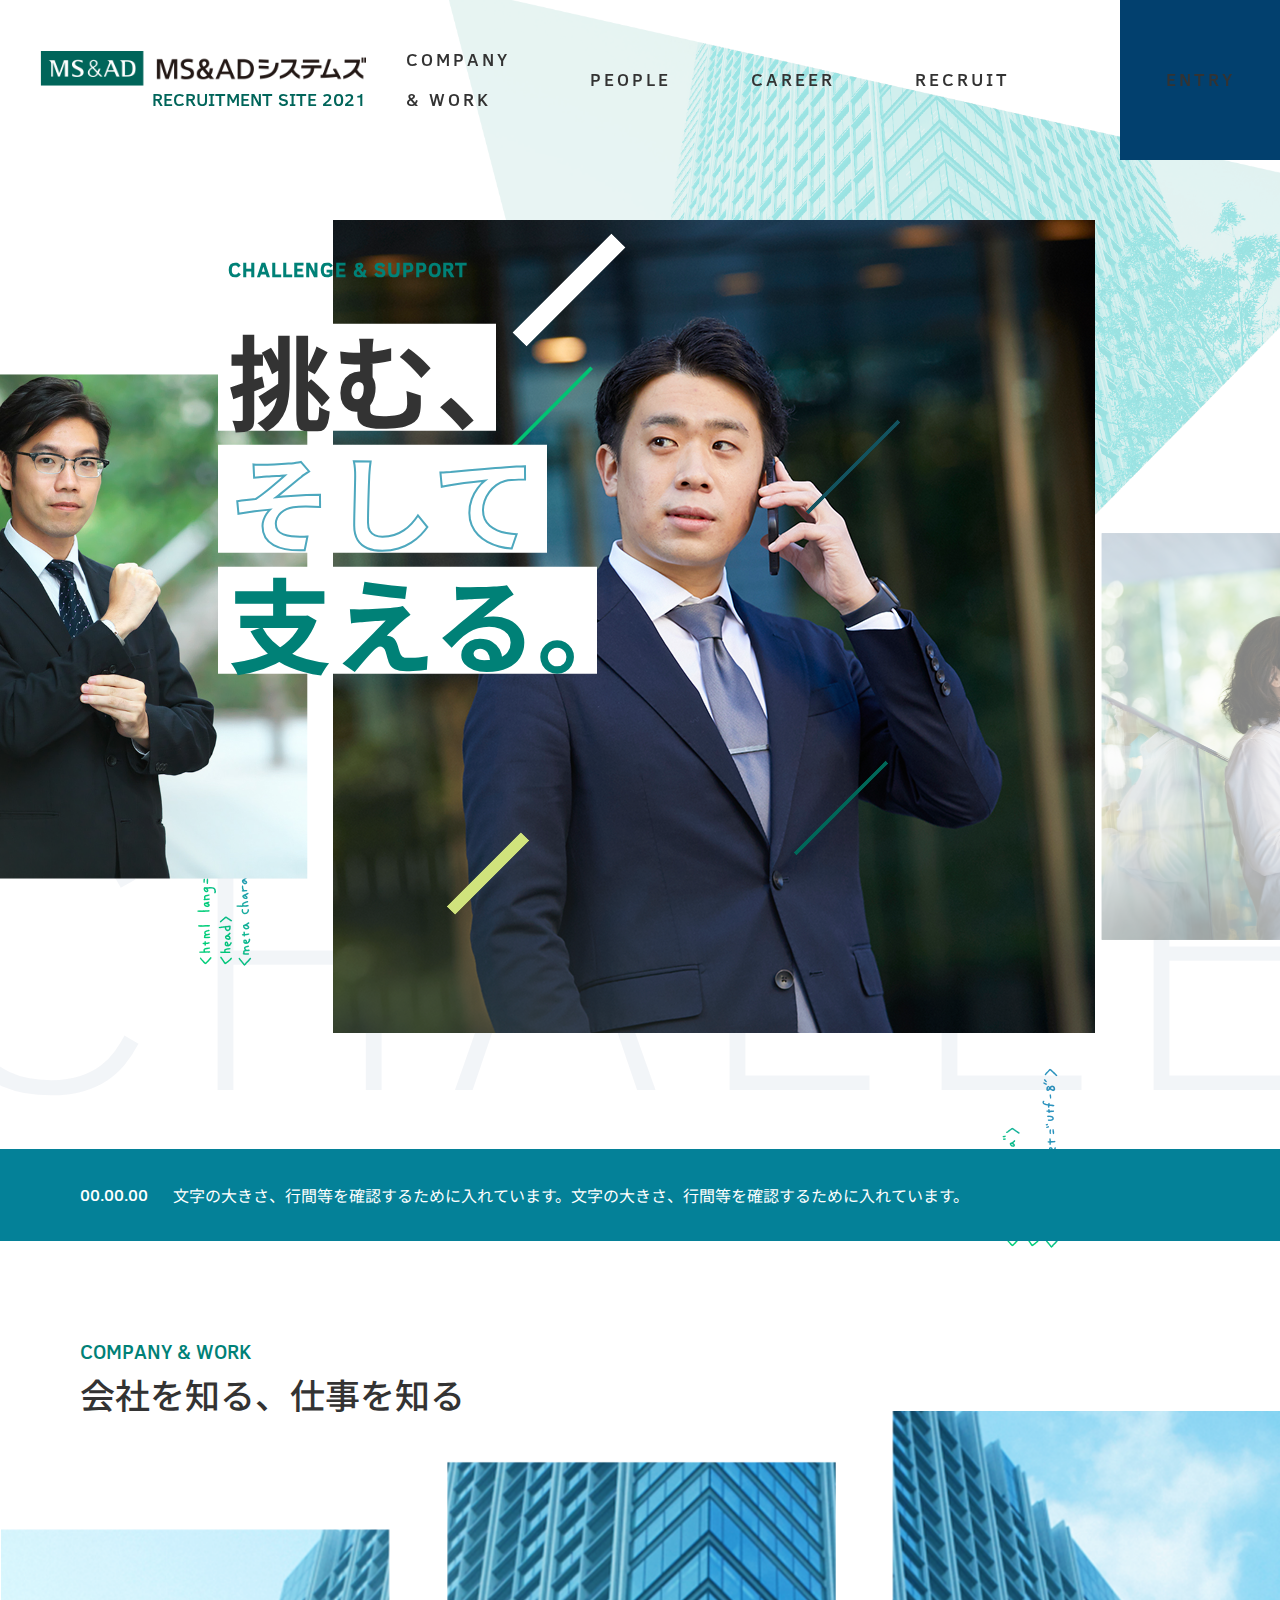
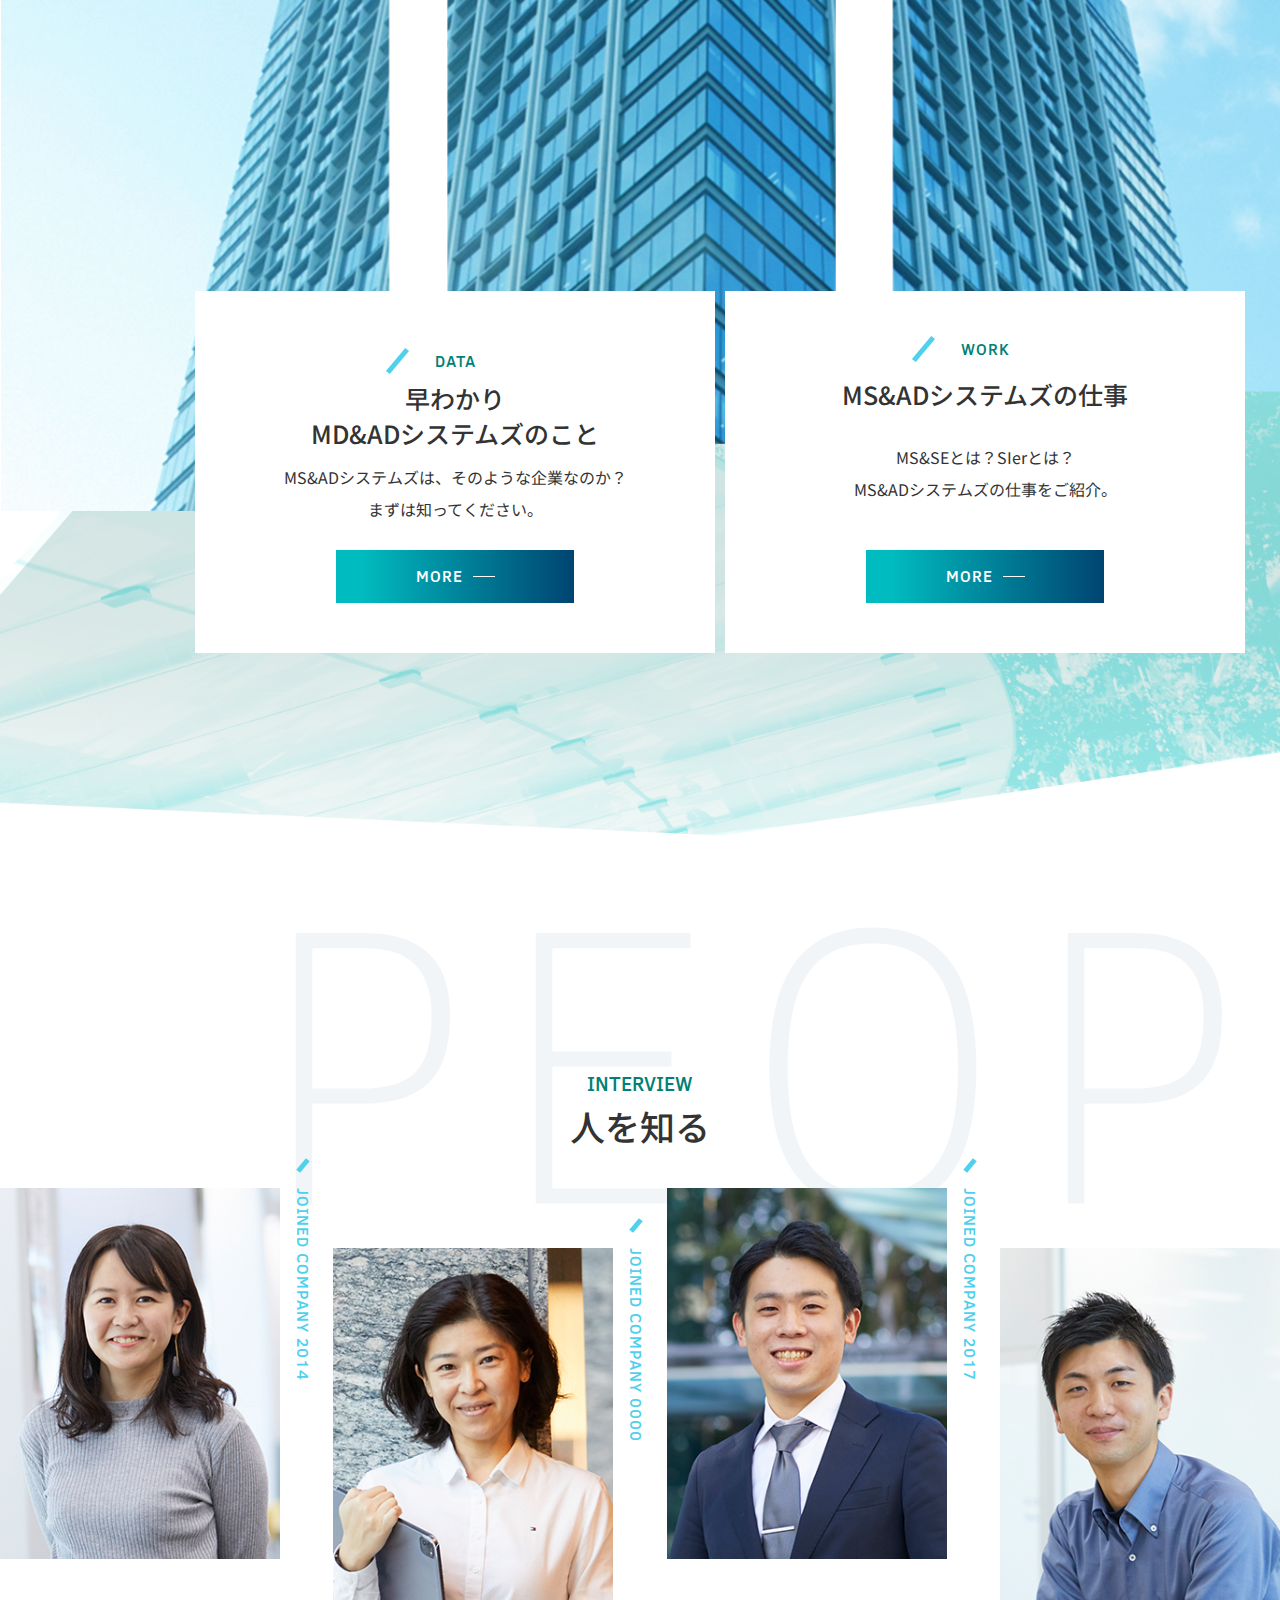
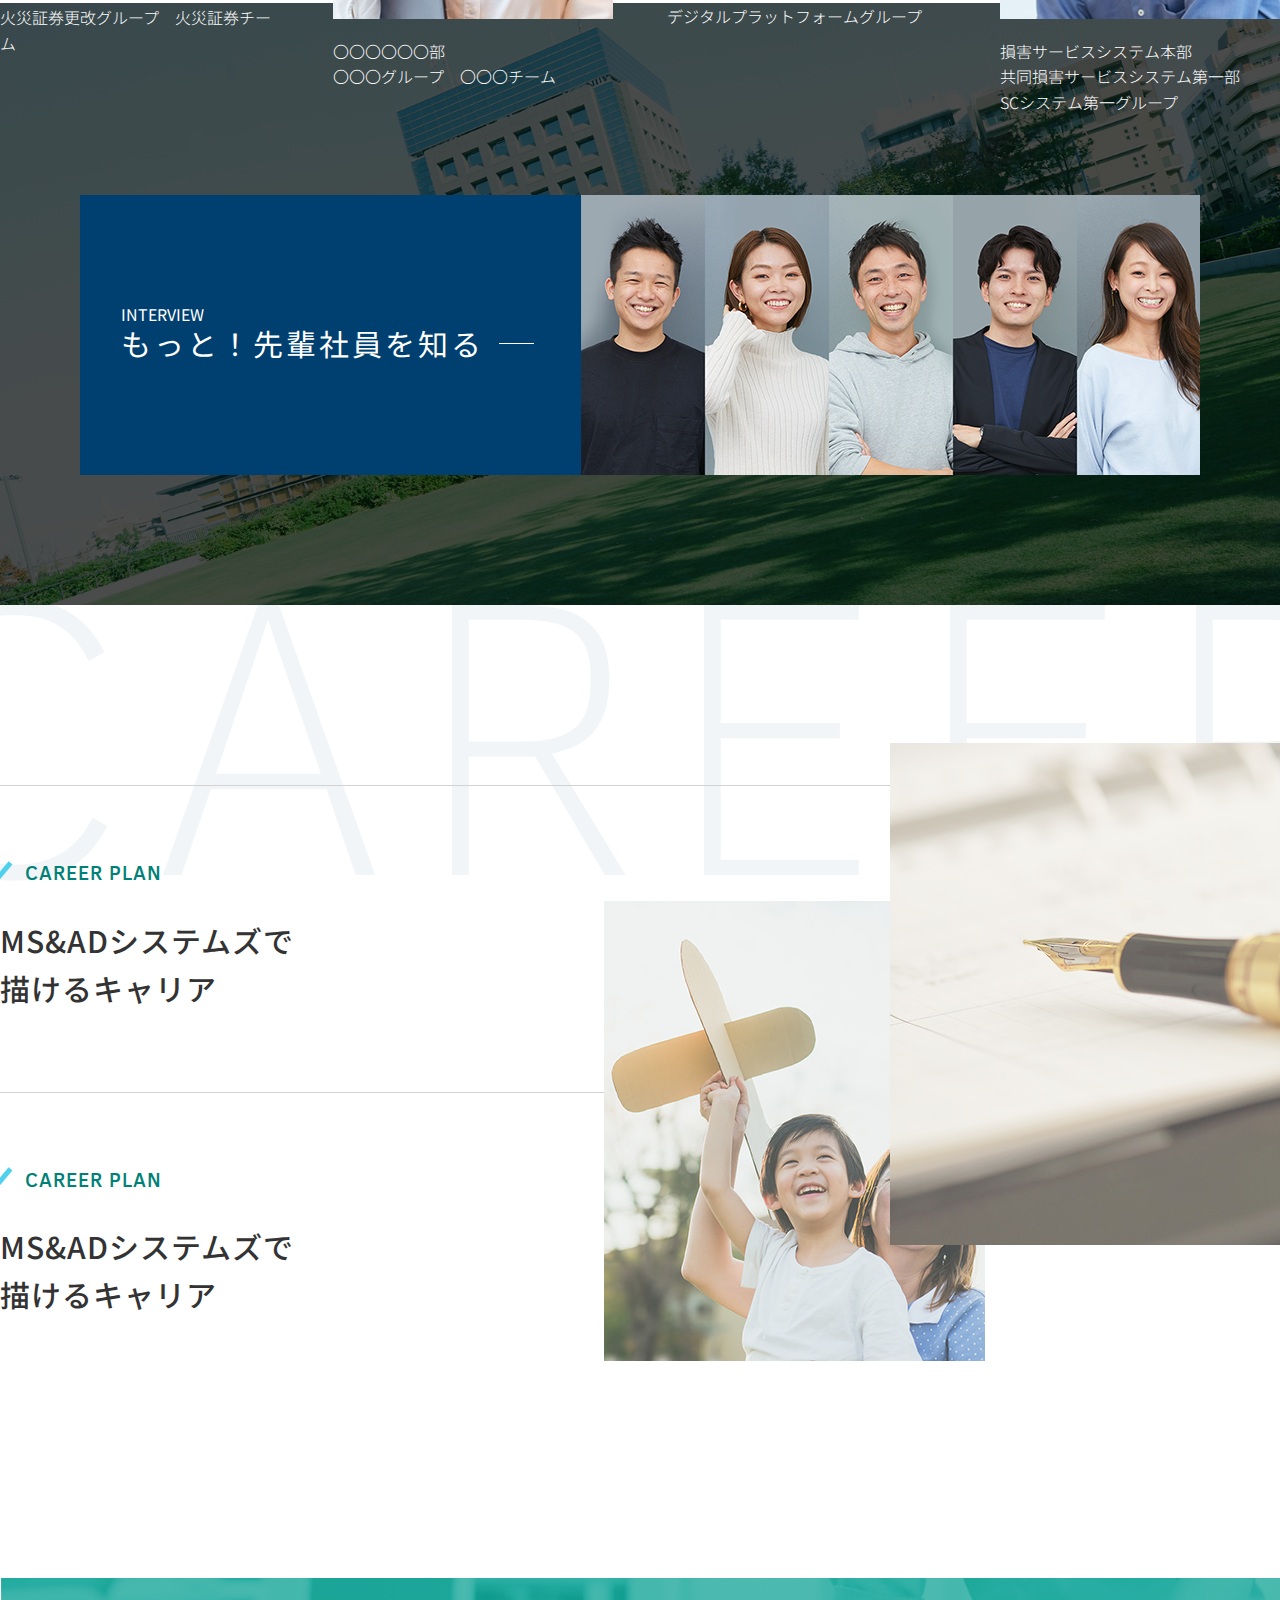
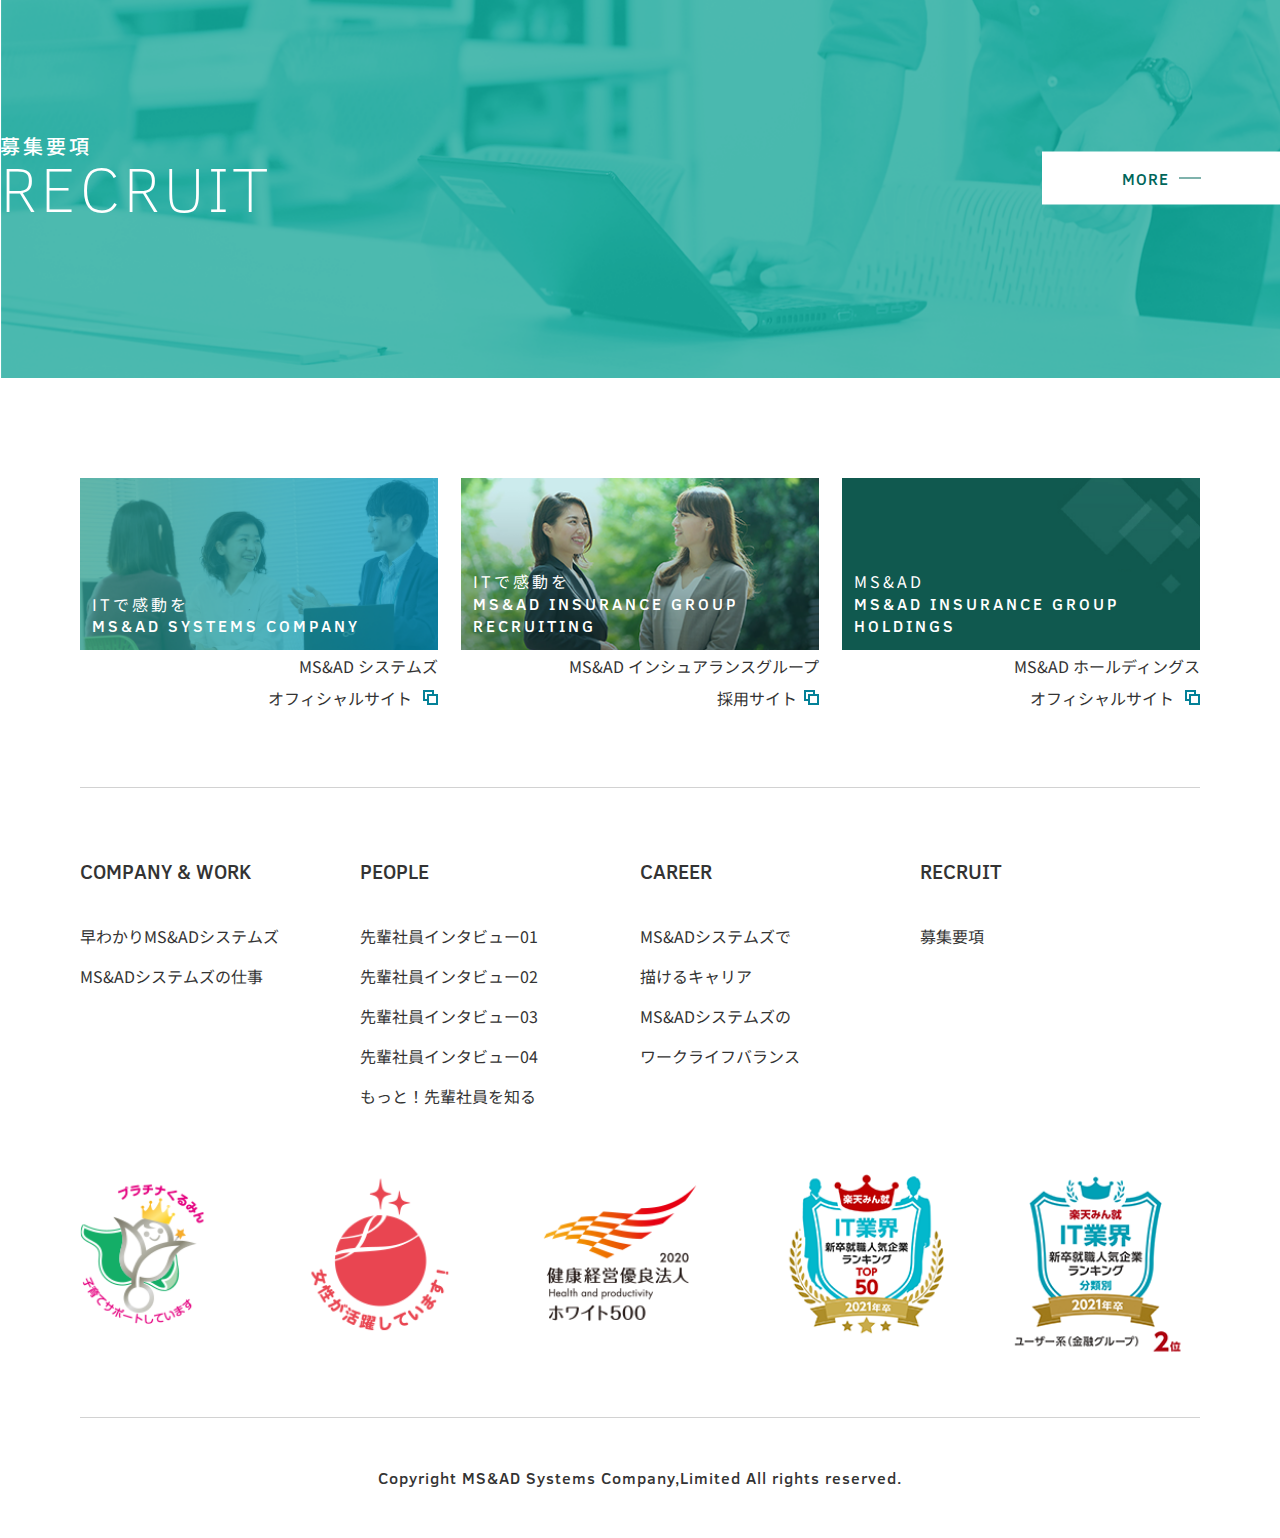
==== commit f1eb858c: "a" ====
--- a/index.html
+++ b/index.html
@@ -14,27 +14,7 @@
     <meta property="og:description" content="">
     <meta name="keywords" content="">
     <meta name="description" content="">
-    <style>
-        @font-face {
-            font-family: font_clearsan_regular;
-            src: url('./assets/plugins/fonts/ClearSans-Regular.ttf');
-        }
-        
-        @font-face {
-            font-family: font_clearsan_medium;
-            src: url('./assets/plugins/fonts/ClearSans-Medium.ttf');
-        }
-        
-        @font-face {
-            font-family: font_clearsan_bold;
-            src: url('./assets/plugins/fonts/ClearSans-Bold.ttf');
-        }
-        
-        @font-face {
-            font-family: font_clearsan_thin;
-            src: url('./assets/plugins/fonts/ClearSans-Thin.ttf');
-        }
-    </style>
+    <style></style>
     <link href="./assets/css/reset.css" rel="stylesheet">
     <link href="./assets/css/bootstrap_custom.css" rel="stylesheet">
 
@@ -54,7 +34,7 @@
             <!-- #region: header-->
             <nav class="nav">
                 <h1 class="nav__logo">
-                    <img src="./images/common/img_logo.png" alt="">
+                    <img src="./images/common/img_logo.png" alt="RECRUITMENT SITE 2021">
                     <span>RECRUITMENT SITE 2021</span>
                 </h1>
                 <div class="nav__navbar">
@@ -98,33 +78,84 @@
             <!-- #region: main -->
             <section class="mv">
                 <div class="decoration">
-                    <figure>
-                        <img src="./images/top/img_mv_decor_bg.png" alt="">
-                    </figure>
-                    <div>
+                    <figure class="background">
+                        <img src="./images/top/img_mv_decor_bg.png" alt="CHALLENGE&SUPPORT">
+                    </figure>
+                    <div class="text">
                         CHALLENGE&SUPPORT
                     </div>
+
+                    <figure class="color-code child--1">
+                        <img src="./images/top/img_html_code.png" alt="CHALLENGE&SUPPORT">
+                    </figure>
+                    <figure class="color-code child--2">
+                        <img src="./images/top/img_html_code.png" alt="CHALLENGE&SUPPORT">
+                    </figure>
+                    <figure class="color-code child--3">
+                        <img src="./images/top/img_html_code.png" alt="CHALLENGE&SUPPORT">
+                    </figure>
+
                 </div>
                 <div class="mv__slider">
 
                     <div class="mv__slider-item">
-                        <img src="./images/top/img_mv_slider0.png" alt="">
+                        <img src="./images/top/img_mv_slider0.png" alt="CHALLENGE & SUPPORT">
+                        <div class="item_decoretion">
+                            <span></span>
+                            <span></span>
+                            <span></span>
+                            <span></span>
+                            <span></span>
+                            <span></span>
+                        </div>
                     </div>
 
                     <div class="mv__slider-item">
-                        <img src="./images/top/img_mv_slider1.png" alt="">
+                        <img src="./images/top/img_mv_slider1.png" alt="CHALLENGE & SUPPORT">
+                        <div class="item_decoretion">
+                            <span></span>
+                            <span></span>
+                            <span></span>
+                            <span></span>
+                            <span></span>
+                            <span></span>
+                        </div>
                     </div>
 
                     <div class="mv__slider-item">
-                        <img src="./images/top/img_mv_slider2.png" alt="">
+                        <img src="./images/top/img_mv_slider2.png" alt="CHALLENGE & SUPPORT">
+                        <div class="item_decoretion">
+                            <span></span>
+                            <span></span>
+                            <span></span>
+                            <span></span>
+                            <span></span>
+                            <span></span>
+                        </div>
                     </div>
 
                     <div class="mv__slider-item">
-                        <img src="./images/top/img_mv_slider3.png" alt="">
+                        <img src="./images/top/img_mv_slider3.png" alt="CHALLENGE & SUPPORT">
+                        <div class="item_decoretion">
+                            <span></span>
+                            <span></span>
+                            <span></span>
+                            <span></span>
+                            <span></span>
+                            <span></span>
+                        </div>
                     </div>
 
                     <div class="mv__slider-item">
-                        <img src="./images/top/img_mv_slider4.png" alt="">
+                        <img src="./images/top/img_mv_slider4.png" alt="CHALLENGE & SUPPORT">
+                        <div class="item_decoretion">
+                            <span></span>
+                            <span></span>
+                            <span></span>
+                            <span></span>
+                            <span></span>
+                            <span></span>
+                        </div>
                     </div>
 
                 </div>
@@ -157,19 +188,19 @@
             <section class="comp-work cm-box">
                 <div class="decoration">
                     <figure>
-                        <img src="./images/top/img_comp_decor_bg.png" alt="">
+                        <img src="./images/top/img_comp_decor_bg.png" alt="COMPANY & WORK">
                     </figure>
                 </div>
                 <div class="container">
-                    <h3 class="cm-title">
+                    <h2 class="cm-title">
                         <span>
                             COMPANY & WORK
                         </span> 会社を知る、仕事を知る
-                    </h3>
+                    </h2>
                 </div>
                 <div class="cm-box__container comp-work__wrap">
                     <figure>
-                        <img src="./images/top/img_company_work_bg.png" alt="">
+                        <img src="./images/top/img_company_work_bg.png" alt="COMPANY & WORK">
                     </figure>
                     <div class="comp-work__detail">
                         <div class="box">
@@ -178,9 +209,9 @@
                                     DATA
                                 </p>
                             </div>
-                            <p class="title">
+                            <h3 class="title">
                                 早わかり<br/> MD&ADシステムズのこと
-                            </p>
+                            </h3>
                             <p class="desc">
                                 MS&ADシステムズは、そのような企業なのか？<br/>まずは知ってください。
                             </p>
@@ -192,10 +223,9 @@
                             <div class="tag">
                                 WORK
                             </div>
-                            <p class="title">
+                            <h3 class="title">
                                 MS&ADシステムズの仕事
-
-                            </p>
+                            </h3>
                             <p class="desc">
                                 MS&SEとは？SIerとは？<br /> MS&ADシステムズの仕事をご紹介。
                             </p>
@@ -211,20 +241,21 @@
             <section class="interview cm-box">
                 <div class="decoration">
                     <figure>
-                        <img src="./images/top/img_interview_box_bg.png" alt="">
-                    </figure>
+                        <img src="./images/top/img_interview_box_bg.png" alt="PEOPLE">
+                    </figure>
+                    <div class="text">PEOPLE</div>
                 </div>
                 <div class="interview__wrap cm-box__container">
-                    <h3 class="cm-title">
+                    <h2 class="cm-title">
                         <span>
                             INTERVIEW
                         </span> 人を知る
-                    </h3>
+                    </h2>
                     <div class="interview__list">
 
-                        <div class="item">
-                            <figure>
-                                <img src="./images/top/img_interview1.png" alt="">
+                        <a href="#" class="item">
+                            <figure>
+                                <img src="./images/top/img_interview1.png" alt="火災積立システム第一部 火災証券更改グループ　火災証券チーム">
                                 <figcaption>
                                     JOINED COMPANY 2014
                                 </figcaption>
@@ -233,11 +264,11 @@
                                 火災積立システム第一部　<br/>火災証券更改グループ　火災証券チーム
 
                             </p>
-                        </div>
-
-                        <div class="item">
-                            <figure>
-                                <img src="./images/top/img_interview2.png" alt="">
+                        </a>
+
+                        <a href="#" class="item">
+                            <figure>
+                                <img src="./images/top/img_interview2.png" alt="〇〇〇〇〇〇部 〇〇〇グループ　〇〇〇チーム">
                                 <figcaption>
                                     JOINED COMPANY 0000
                                 </figcaption>
@@ -245,11 +276,11 @@
                             <p>
                                 〇〇〇〇〇〇部<br/>〇〇〇グループ　〇〇〇チーム
                             </p>
-                        </div>
-
-                        <div class="item">
-                            <figure>
-                                <img src="./images/top/img_interview3.png" alt="">
+                        </a>
+
+                        <a href="#" class="item">
+                            <figure>
+                                <img src="./images/top/img_interview3.png" alt="デジタルシステム部 デジタルプラットフォームグループ">
                                 <figcaption>
                                     JOINED COMPANY 2017
                                 </figcaption>
@@ -257,11 +288,11 @@
                             <p>
                                 デジタルシステム部<br/> デジタルプラットフォームグループ
                             </p>
-                        </div>
-
-                        <div class="item">
-                            <figure>
-                                <img src="./images/top/img_interview4.png" alt="">
+                        </a>
+
+                        <a href="#" class="item">
+                            <figure>
+                                <img src="./images/top/img_interview4.png" alt="損害サービスシステム本部 共同損害サービスシステム第一部 SCシステム第一グループ">
                                 <figcaption>
                                     JOINED COMPANY 2013
                                 </figcaption>
@@ -270,11 +301,11 @@
                                 損害サービスシステム本部<br/> 共同損害サービスシステム第一部　<br/>SCシステム第一グループ
 
                             </p>
-                        </div>
+                        </a>
 
                     </div>
                     <div class="container">
-                        <div class="interview__box">
+                        <a href="#" class="interview__box">
                             <div class="title">
                                 <span>
                                     INTERVIEW
@@ -284,47 +315,54 @@
                                 </div>
                             </div>
                             <figure>
-                                <img src="./images/top/img_interview_box.png" alt="">
-                            </figure>
-
-                        </div>
+                                <img src="./images/top/img_interview_box.png" alt="もっと！先輩社員を知る">
+                            </figure>
+
+                        </a>
                     </div>
                 </div>
             </section>
 
             <section class="career cm-box">
                 <div class="decoration">
-                    CAREER
+                    <div class="text">
+                        CAREER
+                    </div>
+
                 </div>
                 <div class="cm-box__container">
 
                     <div class="career-plan first-child">
 
-                        <h3>
-                            <span>
-                                CAREER PLAN
-                            </span> MS&ADシステムズで
-
-                            <br/> 描けるキャリア
-                        </h3>
+                        <h2>
+                            <a href="#">
+                                <span>
+                                    CAREER PLAN
+                                </span> MS&ADシステムズで
+
+                                <br/> 描けるキャリア
+                            </a>
+                        </h2>
 
                         <figure>
-                            <img src="./images/top/img_career_plan.png" alt="">
+                            <img src="./images/top/img_career_plan.png" alt="CAREER PLAN MS&ADシステムズで 描けるキャリア">
                         </figure>
 
                     </div>
 
                     <div class="career-plan second-child">
 
-                        <h3>
-                            <span>
-                                CAREER PLAN
-                            </span> MS&ADシステムズで
-                            <br/> 描けるキャリア
-                        </h3>
+                        <h2>
+                            <a href="#">
+                                <span>
+                                    CAREER PLAN
+                                </span> MS&ADシステムズで
+                                <br/> 描けるキャリア
+                            </a>
+                        </h2>
 
                         <figure>
-                            <img src="./images/top/img_career_work.png" alt="">
+                            <img src="./images/top/img_career_work.png" alt="CAREER PLAN MS&ADシステムズで 描けるキャリア">
                         </figure>
 
                     </div>
@@ -332,6 +370,9 @@
                 </div>
             </section>
 
+            <!-- #endregion -->
+        </main>
+        <footer>
             <section class="recruit cm-box">
                 <div class="cm-box__container">
                     <div class="recruit__wrap">
@@ -405,12 +446,6 @@
                 </div>
 
             </div>
-
-
-
-            <!-- #endregion -->
-        </main>
-        <footer>
             <!-- #region: footer -->
             <div class="container">
                 <div class="footer-area">
@@ -489,7 +524,7 @@
                 </div>
                 <div class="footer-logo">
                     <figure>
-                        <img src="./images/top/img_link_logo_bottom.png" alt="">
+                        <img src="./images/top/img_link_logo_bottom.png" alt="logo bottom">
                     </figure>
                 </div>
             </div>
--- a/css/common.css
+++ b/css/common.css
@@ -1,50 +1,79 @@
 @import url("https://fonts.googleapis.com/css2?family=Noto+Sans+JP:wght@300;400;500;700;900&display=swap");
+@font-face {
+  font-family: font_clearsan_regular;
+  src: url("../assets/plugins/fonts/ClearSans-Regular.ttf");
+}
+@font-face {
+  font-family: font_clearsan_medium;
+  src: url("../assets/plugins/fonts/ClearSans-Medium.ttf");
+}
+@font-face {
+  font-family: font_clearsan_bold;
+  src: url("../assets/plugins/fonts/ClearSans-Bold.ttf");
+}
+@font-face {
+  font-family: font_clearsan_thin;
+  src: url("../assets/plugins/fonts/ClearSans-Thin.ttf");
+}
 body {
-  font-family: 'Noto Sans JP', sans-serif;
-  font-weight: 400; }
+  font-family: "Noto Sans JP", sans-serif;
+  font-weight: 400;
+}
 
 .warpper {
   max-width: 100%;
   min-width: 1200px;
   overflow: hidden;
-  display: block; }
+  display: block;
+}
 
 .l-container {
   width: 1120px;
-  margin: 0 auto; }
+  margin: 0 auto;
+}
 
 p,
 dd,
 td,
 th,
 li {
-  line-height: 2.5em; }
+  line-height: 2.5em;
+}
 
 @media screen and (max-width: 768px) {
   body {
-    font-size: 1.4rem; }
+    font-size: 1.4rem;
+  }
 
   .warpper {
-    min-width: 100%; }
+    min-width: 100%;
+  }
 
   .l-container {
-    width: 100%; }
+    width: 100%;
+  }
 
   p,
-  dd,
-  td,
-  th,
-  li {
-    line-height: 1.8em; } }
+dd,
+td,
+th,
+li {
+    line-height: 1.8em;
+  }
+}
 body > main {
-  -ms-overflow-x: hidden; }
+  -ms-overflow-x: hidden;
+}
 
 @supports (-ms-ime-align: auto) {
   body > main {
-    overflow: hidden; } }
+    overflow: hidden;
+  }
+}
 figure img {
   display: block;
-  width: 100%; }
+  width: 100%;
+}
 
 .nav {
   width: 100%;
@@ -53,80 +82,114 @@
   position: fixed;
   top: 0;
   left: 0;
-  z-index: 1024; }
-  @media screen and (max-width: 1024px) {
-    .nav {
-      height: 80px;
-      background-color: #fff; } }
+  z-index: 1024;
+  background-color: rgba(255, 255, 255, 0);
+  transition: all 0.3s ease;
+}
+.nav.active {
+  background-color: white;
+}
+@media screen and (max-width: 1024px) {
+  .nav {
+    height: 80px;
+    background-color: #fff;
+  }
+}
+.nav .nav__logo {
+  width: 100%;
+  max-width: 38.5rem;
+  text-align: right;
+  margin-left: 4rem;
+}
+.nav .nav__logo img {
+  width: 100%;
+  display: block;
+  margin-bottom: 0.5rem;
+}
+.nav .nav__logo span {
+  font-size: 1.8rem;
+  color: #00655a;
+  font-family: font_clearsan_medium;
+  font-weight: 400;
+}
+@media screen and (max-width: 1024px) {
   .nav .nav__logo {
+    margin-left: 2rem;
+    max-width: 50%;
+  }
+  .nav .nav__logo span {
+    font-size: 1.3rem;
+  }
+}
+.nav .nav__navbar {
+  width: 100%;
+  transition: all 0.3s ease;
+}
+.nav .nav__navbar.active {
+  transform: translateX(0%);
+}
+.nav .nav__navbar .nav__menu {
+  width: 100%;
+  display: flex;
+  align-items: center;
+  justify-content: flex-end;
+}
+.nav .nav__navbar .nav__menu .nav-item {
+  color: #333333;
+  font-family: font_clearsan_medium;
+  letter-spacing: 0.3rem;
+  display: block;
+  padding: 0 4rem;
+  font-size: 1.8rem;
+  transition: all 0.3s ease;
+}
+.nav .nav__navbar .nav__menu .nav-item.nav-entry {
+  width: 16rem;
+  height: 16rem;
+  display: flex;
+  align-items: center;
+  justify-content: center;
+  background-color: #02406e;
+  margin-left: 7rem;
+}
+.nav .nav__navbar .nav__menu .nav-item:hover {
+  opacity: 0.75;
+}
+@media screen and (max-width: 1024px) {
+  .nav .nav__navbar {
+    position: fixed;
+    top: 80px;
+    left: 0;
+    right: 0;
+    bottom: 0;
+    background-color: #000;
+    transform: translateX(150%);
+  }
+  .nav .nav__navbar .nav__menu {
+    flex-wrap: wrap;
+    justify-content: space-between;
+  }
+  .nav .nav__navbar .nav__menu li {
     width: 100%;
-    max-width: 38.5rem;
-    text-align: right;
-    margin-left: 4rem; }
-    .nav .nav__logo img {
-      width: 100%;
-      display: block;
-      margin-bottom: 0.5rem; }
-    .nav .nav__logo span {
-      font-size: 1.8rem;
-      color: #00655a;
-      font-family: font_clearsan_medium;
-      font-weight: 400; }
-    @media screen and (max-width: 1024px) {
-      .nav .nav__logo {
-        margin-left: 2rem; } }
-  .nav .nav__navbar {
-    width: 100%;
-    transition: all .3s ease; }
-    .nav .nav__navbar.active {
-      transform: translateX(0%); }
-    .nav .nav__navbar .nav__menu {
-      width: 100%;
-      display: flex;
-      align-items: center;
-      justify-content: flex-end; }
-      .nav .nav__navbar .nav__menu .nav-item {
-        color: #333333;
-        font-family: font_clearsan_medium;
-        letter-spacing: .3rem;
-        display: block;
-        padding: 0 4rem;
-        font-size: 1.8rem;
-        transition: all .3s ease; }
-        .nav .nav__navbar .nav__menu .nav-item.nav-entry {
-          width: 16rem;
-          height: 16rem;
-          display: flex;
-          align-items: center;
-          justify-content: center;
-          background-color: #02406e;
-          margin-left: 7rem; }
-        .nav .nav__navbar .nav__menu .nav-item:hover {
-          opacity: .75; }
-    @media screen and (max-width: 1024px) {
-      .nav .nav__navbar {
-        position: fixed;
-        top: 80px;
-        left: 0;
-        right: 0;
-        bottom: 0;
-        background-color: #000;
-        transform: translateX(150%); }
-        .nav .nav__navbar .nav__menu {
-          flex-wrap: wrap;
-          justify-content: space-between; }
-          .nav .nav__navbar .nav__menu li {
-            width: 100%;
-            max-width: 50%;
-            margin-top: 3rem; }
-            .nav .nav__navbar .nav__menu li .nav-item {
-              color: #fff; }
-              .nav .nav__navbar .nav__menu li .nav-item.nav-entry {
-                margin: 0;
-                width: auto;
-                height: auto;
-                justify-content: flex-start;
-                background-color: transparent; } }
+    max-width: 50%;
+    margin-top: 3rem;
+  }
+  .nav .nav__navbar .nav__menu li .nav-item {
+    color: #fff;
+  }
+  .nav .nav__navbar .nav__menu li .nav-item.nav-entry {
+    margin: 0;
+    width: auto;
+    height: auto;
+    justify-content: flex-start;
+    background-color: transparent;
+  }
+}
+@media screen and (max-width: 768px) {
+  .nav .nav__navbar .nav__menu li {
+    max-width: 100%;
+  }
+}
 
 .hamburger {
   width: 40px;
@@ -137,52 +200,270 @@
   top: 20px;
   right: 20px;
   cursor: pointer;
-  transition: all .3s ease; }
-  .hamburger.active span:first-child {
-    transform: translateY(-50%) rotate(45deg); }
-  .hamburger.active span:last-child {
-    transform: translateY(-50%) rotate(-45deg); }
-  .hamburger span {
-    width: 30px;
-    height: 2px;
-    background-color: #333;
+  transition: all 0.3s ease;
+  display: none;
+}
+.hamburger.active span:first-child {
+  transform: translateY(-50%) rotate(45deg);
+}
+.hamburger.active span:last-child {
+  transform: translateY(-50%) rotate(-45deg);
+}
+.hamburger span {
+  width: 30px;
+  height: 2px;
+  background-color: #333;
+  display: block;
+  position: absolute;
+  top: 50%;
+  left: 3px;
+  transition: all 0.3s ease;
+}
+.hamburger span:first-child {
+  transform: translateY(-50%) translateY(5px);
+}
+.hamburger span:last-child {
+  transform: translateY(-50%) translateY(-5px);
+}
+@media screen and (max-width: 1024px) {
+  .hamburger {
     display: block;
-    position: absolute;
-    top: 50%;
-    left: 3px;
-    transition: all .3s ease; }
-    .hamburger span:first-child {
-      transform: translateY(-50%) translateY(5px); }
-    .hamburger span:last-child {
-      transform: translateY(-50%) translateY(-5px); }
+  }
+}
+
+.cm-box {
+  width: 100%;
+  display: inline-block;
+  position: relative;
+}
+.cm-box .cm-title {
+  font-size: 3.5rem;
+  color: #333;
+  font-weight: 500;
+}
+.cm-box .cm-title span {
+  color: #008177;
+  font-family: font_clearsan_medium;
+  font-size: 2rem;
+  display: block;
+  margin-bottom: 1.5rem;
+}
+.cm-box .cm-box__container {
+  width: 100%;
+  max-width: 1333px;
+  margin: 0 auto;
+  display: block;
+}
+@media screen and (max-width: 1024px) {
+  .cm-box .cm-box__container {
+    padding: 0 20px;
+  }
+}
+@media screen and (max-width: 768px) {
+  .cm-box .cm-title {
+    font-size: 2rem;
+  }
+  .cm-box .cm-title span {
+    font-size: 1.4rem;
+    margin-bottom: 1.5rem;
+  }
+  .cm-box .cm-box__container {
+    max-width: 100%;
+  }
+}
+
+.recruit {
+  background-image: url("../images/top/img_recruit_bg.png");
+  background-repeat: no-repeat;
+  background-size: cover;
+  margin-top: 18rem;
+}
+.recruit .recruit__wrap {
+  width: 100%;
+  height: 400px;
+  display: flex;
+  align-items: center;
+  position: relative;
+}
+.recruit .recruit__wrap h2 {
+  font-size: 2rem;
+  color: #fff;
+  font-weight: 500;
+  letter-spacing: 0.3rem;
+}
+.recruit .recruit__wrap h2 span {
+  display: block;
+  font-family: font_clearsan_thin;
+  font-size: 64px;
+}
+.recruit .recruit__wrap .button-more {
+  position: absolute;
+  right: 0;
+  top: 50%;
+  background-image: linear-gradient(#fff, #fff);
+  color: #00665a;
+  transform: translateY(-50%);
+}
+.recruit .recruit__wrap .button-more::after {
+  background-color: #00665a;
+}
+@media screen and (max-width: 1024px) {
+  .recruit .recruit__wrap {
+    padding: 0 20px;
+  }
+  .recruit .recruit__wrap .button-more {
+    right: 20px;
+  }
+}
+@media screen and (max-width: 768px) {
+  .recruit {
+    margin-top: 5rem;
+  }
+  .recruit .recruit__wrap {
+    flex-direction: column;
+    justify-content: center;
+  }
+  .recruit .recruit__wrap h2 {
+    font-size: 2rem;
+  }
+  .recruit .recruit__wrap h2 span {
+    font-size: 3rem;
+  }
+  .recruit .recruit__wrap .button-more {
+    position: static;
+    top: 0;
+    transform: translateY(0%);
+    margin-top: 3rem;
+  }
+}
+
+.link-area {
+  width: 100%;
+  margin-top: 10rem;
+}
+.link-area .link__container {
+  width: 100%;
+  display: flex;
+  flex-wrap: wrap;
+  justify-content: space-between;
+}
+.link-area .link__container a {
+  width: 100%;
+  max-width: calc((100% / 3) - 15px);
+  transition: all 0.3s ease;
+}
+.link-area .link__container a:hover {
+  opacity: 0.75;
+}
+.link-area .link__container a figure {
+  position: relative;
+}
+.link-area .link__container a figure figcaption {
+  position: absolute;
+  left: 0;
+  bottom: 0;
+  color: #fff;
+  letter-spacing: 0.3rem;
+  line-height: 1.4;
+  padding: 1.2rem;
+}
+.link-area .link__container a figure figcaption span {
+  display: block;
+  font-family: font_clearsan_medium;
+}
+.link-area .link__container a p {
+  text-align: right;
+  color: #333;
+  line-height: 2;
+}
+.link-area .link__container a p.has-icon .f-icon {
+  position: relative;
+  margin-left: 1.1rem;
+}
+.link-area .link__container a p.has-icon .f-icon::after {
+  content: "";
+  position: absolute;
+  top: 0;
+  left: 0;
+  transform: translate(-6px, -6px);
+  z-index: -1;
+}
+.link-area .link__container a p.has-icon .f-icon,
+.link-area .link__container a p.has-icon .f-icon:after {
+  width: 1.1rem;
+  height: 1.1rem;
+  background-color: #fff;
+  border: 2px solid #048198;
+  display: inline-block;
+}
+@media screen and (max-width: 1023px) {
+  .link-area .link__container a {
+    max-width: 100%;
+    margin-top: 3rem;
+  }
+}
 
 .footer-area {
   width: 100%;
   display: flex;
-  flex-wrap: wrap; }
+  flex-wrap: wrap;
+  margin-top: 7.3rem;
+  border-top: 1px solid #d2d2d2;
+  padding-top: 7.3rem;
+}
+.footer-area .footer__item {
+  width: 100%;
+  max-width: 25%;
+}
+.footer-area .footer__item .footer__title {
+  font-size: 2rem;
+  color: #333;
+  font-family: font_clearsan_medium;
+}
+.footer-area .footer__item ul {
+  margin-top: 3.5rem;
+  display: flex;
+  flex-direction: column;
+}
+.footer-area .footer__item ul li a {
+  display: block;
+  color: #333;
+}
+@media screen and (max-width: 768px) {
+  .footer-area {
+    padding-top: 5rem;
+  }
   .footer-area .footer__item {
-    width: 100%;
-    max-width: 25%; }
-    .footer-area .footer__item .footer__title {
-      font-size: 2rem;
-      color: #333;
-      font-family: font_clearsan_medium; }
-    .footer-area .footer__item ul {
-      margin-top: 3.5rem;
-      display: flex;
-      flex-direction: column; }
-      .footer-area .footer__item ul li a {
-        display: block;
-        color: #333; }
+    max-width: 50%;
+    margin-top: 3rem;
+  }
+}
+@media screen and (max-width: 767px) {
+  .footer-area .footer__item {
+    max-width: 100%;
+  }
+}
+
+.footer-logo {
+  border-bottom: 1px solid #d2d2d2;
+  padding-bottom: 5rem;
+  margin-top: 5rem;
+}
 
 .copy-right {
   width: 100%;
   padding: 4rem 0;
-  border-top: 1px solid #d2d2d2; }
-  .copy-right p {
-    text-align: center;
-    color: #333;
-    font-family: font_clearsan_medium;
-    letter-spacing: .1rem; }
+}
+.copy-right p {
+  text-align: center;
+  color: #333;
+  font-family: font_clearsan_medium;
+  letter-spacing: 0.1rem;
+}
+@media screen and (max-width: 768px) {
+  .copy-right {
+    padding: 2rem 0;
+  }
+}
 
 /*# sourceMappingURL=common.css.map */
--- a/css/top.css
+++ b/css/top.css
@@ -1,175 +1,372 @@
 .slick-slide {
-  transition: .3s ease;
-  transform: scale(0.62); }
+  transition: 0.3s ease;
+  transform: scale(0.62);
+}
 
 .slick-current {
-  transform: scale(1); }
+  transform: scale(1);
+}
+.slick-current > .item_decoretion span {
+  display: block !important;
+}
+.slick-current > .item_decoretion span::after {
+  animation: keyframe_linemove 2.8s linear 0s infinite;
+}
 
 .slick-current + .slick-slide {
   transform: translateY(110px) scale(0.5);
-  position: relative; }
-  .slick-current + .slick-slide::after {
-    content: '';
-    display: block;
-    position: absolute;
-    top: 0;
-    left: 0;
-    right: 0;
-    bottom: 0;
-    background-color: rgba(255, 255, 255, 0.5); }
+  position: relative;
+}
+.slick-current + .slick-slide::after {
+  content: "";
+  display: block;
+  position: absolute;
+  top: 0;
+  left: 0;
+  right: 0;
+  bottom: 0;
+  background-color: rgba(255, 255, 255, 0.5);
+}
 
 .f-symbol {
   display: inline-block;
-  max-width: 5rem; }
+  max-width: 5rem;
+}
+@media screen and (max-width: 768px) {
+  .f-symbol {
+    max-width: 15px;
+  }
+}
 
 .decoration {
   width: 100%;
   position: absolute;
-  z-index: -1; }
-  .decoration figure {
-    width: 100%; }
+  z-index: -1;
+}
+.decoration figure {
+  width: 100%;
+}
 
 .mv {
   width: 100%;
-  position: relative; }
-  .mv .decoration {
-    position: absolute;
-    top: 0;
-    left: 0;
-    right: 0;
-    bottom: 0;
-    z-index: -1; }
-    .mv .decoration figure {
-      position: absolute;
-      top: 0;
-      right: -5rem; }
+  position: relative;
+  display: inline-block;
+}
+.mv .decoration {
+  position: absolute;
+  top: 0;
+  left: 0;
+  right: 0;
+  bottom: 0;
+  z-index: -1;
+}
+.mv .decoration figure {
+  position: absolute;
+  z-index: -1;
+}
+.mv .decoration .background {
+  top: 0;
+  width: 1140px;
+  max-width: 75%;
+  right: 0;
+  transform: translate(125px, -15px);
+}
+.mv .decoration .text {
+  position: absolute;
+  bottom: 0;
+  left: 0;
+  line-height: 0.5;
+  color: rgba(0, 64, 112, 0.05);
+  font-size: 378px;
+  font-family: font_clearsan_thin;
+  letter-spacing: 20px;
+  transform: translateX(-2%);
+}
+.mv .decoration .color-code {
+  max-width: 57px;
+}
+.mv .decoration .color-code.child--1 {
+  left: 15.25vw;
+  bottom: 5.25vw;
+}
+.mv .decoration .color-code.child--2 {
+  right: 17.25vw;
+  top: 18.75vw;
+}
+.mv .decoration .color-code.child--3 {
+  right: 17.25vw;
+  bottom: 0;
+  transform: translateY(100%) translateY(35px);
+}
+@media screen and (max-width: 768px) {
+  .mv .decoration .text {
+    font-size: 10rem;
+    transform: translate(20px, 20px);
+  }
+}
+.mv .mv__slider {
+  width: 100%;
+  margin-top: 220px;
+  position: relative;
+}
+.mv .mv__slider .mv__slider-item {
+  width: 100%;
+}
+.mv .mv__slider .mv__slider-item figure {
+  width: 100%;
+}
+.mv .mv__slider .item_decoretion {
+  position: absolute;
+  top: 0;
+  left: 0;
+  right: 0;
+  bottom: 0;
+  z-index: 1;
+}
+.mv .mv__slider .item_decoretion span {
+  position: absolute;
+  display: none;
+  transform: rotate(45deg);
+  overflow: hidden;
+}
+.mv .mv__slider .item_decoretion span::after {
+  content: "";
+  display: block;
+  width: 100%;
+  height: 100%;
+}
+.mv .mv__slider .item_decoretion span:nth-child(1) {
+  width: 20px;
+  height: 140px;
+  left: 36.8%;
+}
+.mv .mv__slider .item_decoretion span:nth-child(1)::after {
+  background-color: #fff;
+}
+.mv .mv__slider .item_decoretion span:nth-child(2) {
+  width: 4px;
+  height: 55px;
+  left: 17.76%;
+  top: 26.8%;
+}
+.mv .mv__slider .item_decoretion span:nth-child(2)::after {
+  background-color: #fff;
+}
+.mv .mv__slider .item_decoretion span:nth-child(3) {
+  width: 4px;
+  height: 155px;
+  left: 32.895%;
+  top: 15.35%;
+}
+.mv .mv__slider .item_decoretion span:nth-child(3)::after {
+  background-color: #00c473;
+}
+.mv .mv__slider .item_decoretion span:nth-child(4) {
+  width: 4px;
+  height: 130px;
+  right: 15.15%;
+  top: 22.35%;
+}
+.mv .mv__slider .item_decoretion span:nth-child(4)::after {
+  background-color: #13535f;
+}
+.mv .mv__slider .item_decoretion span:nth-child(5) {
+  width: 12px;
+  height: 105px;
+  left: 24.34%;
+  bottom: 13.15%;
+}
+.mv .mv__slider .item_decoretion span:nth-child(5)::after {
+  background-color: #d0e37c;
+}
+.mv .mv__slider .item_decoretion span:nth-child(6) {
+  width: 4px;
+  height: 130px;
+  right: 17%;
+  bottom: 19.7%;
+}
+.mv .mv__slider .item_decoretion span:nth-child(6)::after {
+  background-color: #006859;
+}
+@media screen and (max-width: 1024px) {
   .mv .mv__slider {
-    width: 100%; }
-    .mv .mv__slider .mv__slider-item {
-      width: 100%; }
-      .mv .mv__slider .mv__slider-item figure {
-        width: 100%; }
+    margin: 0;
+  }
+}
+.mv .mv__slider-content {
+  position: absolute;
+  top: 50%;
+  left: 17%;
+  right: 0;
+  bottom: 0;
+  transform: translateY(-50%);
+}
+.mv .mv__slider-content h3 .sub-title {
+  font-family: font_clearsan_medium, sans-serif;
+  font-size: 2rem;
+  color: #008177;
+  margin-bottom: 4.5rem;
+  letter-spacing: 0.1rem;
+  display: block;
+  margin-left: 1rem;
+}
+.mv .mv__slider-content h3 .title {
+  font-family: "Noto Sans JP", sans-serif;
+  font-weight: 700;
+  font-size: 10.4rem;
+  background-color: #fff;
+  display: table;
+  margin-bottom: 1.4rem;
+  line-height: 0.65;
+  padding: 2rem 1rem;
+}
+.mv .mv__slider-content h3 .title:first-child {
+  color: #123e5e;
+}
+.mv .mv__slider-content h3 .title.stroke {
+  color: #fff;
+  -webkit-text-stroke: 2px #4da8be;
+}
+.mv .mv__slider-content h3 .title:last-child {
+  color: #008177;
+}
+@media screen and (max-width: 768px) {
   .mv .mv__slider-content {
-    position: absolute;
-    top: 50%;
-    left: 17%;
-    right: 0;
-    bottom: 0;
-    transform: translateY(-50%); }
-    .mv .mv__slider-content h3 .sub-title {
-      font-family: font_clearsan_medium, sans-serif;
-      font-size: 2rem;
-      color: #008177;
-      margin-bottom: 4.5rem;
-      letter-spacing: .1rem;
-      display: block;
-      margin-left: 1rem; }
-    .mv .mv__slider-content h3 .title {
-      font-family: "Noto Sans JP", sans-serif;
-      font-weight: 700;
-      font-size: 10.4rem;
-      background-color: #fff;
-      display: table;
-      margin-bottom: 1.4rem;
-      line-height: 0.65;
-      padding: 2rem 1rem; }
-      .mv .mv__slider-content h3 .title:first-child {
-        color: #123e5e; }
-      .mv .mv__slider-content h3 .title.stroke {
-        color: #fff;
-        -webkit-text-stroke: 2px #4da8be; }
-      .mv .mv__slider-content h3 .title:last-child {
-        color: #008177; }
-
+    left: 20px;
+  }
+  .mv .mv__slider-content h3 .sub-title {
+    font-size: 1.4rem;
+  }
+  .mv .mv__slider-content h3 .title {
+    font-size: 12.5vw;
+  }
+}
+
+@keyframes keyframe_linemove {
+  0% {
+    transform: translateY(-120%);
+  }
+  40%, 60% {
+    transform: translateY(0%);
+  }
+  100% {
+    transform: translateY(120%);
+  }
+}
 .f-container {
   width: 100%;
   max-width: 1333px;
-  margin: 0 auto; }
+  margin: 0 auto;
+}
 
 .article {
   width: 100%;
   max-width: 1333px;
   background-color: #048198;
   margin: 0 auto;
-  margin-top: 11.5rem; }
+  margin-top: 11.5rem;
+}
+.article .article__container {
+  display: flex;
+  padding: 3.5rem 0;
+  line-height: 1.4;
+}
+.article .article__date {
+  font-family: font_clearsan_medium;
+  color: #fff;
+  margin-right: 2.5rem;
+}
+.article .article__detail {
+  color: #fff;
+}
+@media screen and (max-width: 768px) {
+  .article {
+    margin-top: 5rem;
+  }
   .article .article__container {
     display: flex;
-    padding: 3.5rem 0; }
-  .article .article__date {
-    font-family: font_clearsan_medium;
-    color: #fff;
-    margin-right: 2.5rem; }
-  .article .article__detail {
-    color: #fff; }
-
-.cm-box {
-  width: 100%;
-  display: inline-block;
-  position: relative; }
-  .cm-box .cm-title {
-    font-size: 3.5rem;
-    color: #333;
-    font-weight: 500; }
-    .cm-box .cm-title span {
-      color: #008177;
-      font-family: font_clearsan_medium;
-      font-size: 2rem;
-      display: block;
-      margin-bottom: 1.5rem; }
-  .cm-box .cm-box__container {
-    width: 100%;
-    max-width: 1333px;
-    margin: 0 auto;
-    display: block; }
-
+    padding: 1.5rem 0;
+  }
+}
+
+.comp-work {
+  margin-top: 10rem;
+}
 .comp-work .decoration {
   bottom: 0;
-  right: 0; }
+  right: 0;
+}
 .comp-work .comp-work__wrap {
-  width: 100%; }
+  width: 100%;
+}
 .comp-work .comp-work__detail {
   width: 100%;
   display: flex;
+  flex-wrap: wrap;
   justify-content: flex-end;
-  transform: translate(-3.5rem, -22rem); }
+  transform: translate(-3.5rem, -22rem);
+}
+.comp-work .comp-work__detail .box {
+  width: 100%;
+  max-width: 520px;
+  background-color: #fff;
+  text-align: center;
+  display: flex;
+  flex-direction: column;
+  justify-content: space-between;
+  margin-left: 1rem;
+  padding: 5rem;
+}
+.comp-work .comp-work__detail .box .tag {
+  display: table;
+  margin: 0 auto;
+  color: #008177;
+  font-family: font_clearsan_medium;
+  position: relative;
+  letter-spacing: 0.1rem;
+}
+.comp-work .comp-work__detail .box .tag::before {
+  content: "";
+  position: absolute;
+  width: 5px;
+  height: 3rem;
+  background-color: #4fd1ed;
+  display: block;
+  top: 50%;
+  left: 0;
+  transform: translate(-4rem, -50%) rotate(40deg);
+}
+.comp-work .comp-work__detail .box .title {
+  color: #333;
+  font-size: 2.5rem;
+  font-weight: 500;
+  line-height: 1.4;
+  margin-bottom: 1rem;
+}
+.comp-work .comp-work__detail .box .desc {
+  line-height: 2;
+}
+.comp-work .comp-work__detail .box .button-more {
+  margin: 0 auto;
+  margin-top: 2.5rem;
+}
+@media screen and (max-width: 768px) {
+  .comp-work .comp-work__detail {
+    transform: translate(0, -15vw);
+  }
   .comp-work .comp-work__detail .box {
-    width: 100%;
-    max-width: 520px;
-    background-color: #fff;
-    text-align: center;
-    display: flex;
-    flex-direction: column;
-    justify-content: space-between;
-    margin-left: 1rem;
-    padding: 5rem; }
-    .comp-work .comp-work__detail .box .tag {
-      display: table;
-      margin: 0 auto;
-      color: #008177;
-      font-family: font_clearsan_medium;
-      position: relative;
-      letter-spacing: .1rem; }
-      .comp-work .comp-work__detail .box .tag::before {
-        content: '';
-        position: absolute;
-        width: 5px;
-        height: 3rem;
-        background-color: #4fd1ed;
-        display: block;
-        top: 50%;
-        left: 0;
-        transform: translate(-4rem, -50%) rotate(400deg); }
-    .comp-work .comp-work__detail .box .title {
-      color: #333;
-      font-size: 2.5rem;
-      font-weight: 500;
-      line-height: 1.4;
-      margin-bottom: 1rem; }
-    .comp-work .comp-work__detail .box .desc {
-      line-height: 2; }
-    .comp-work .comp-work__detail .box .button-more {
-      margin: 0 auto;
-      margin-top: 2.5rem; }
+    max-width: 100%;
+    margin: 0;
+    margin-top: 3rem;
+  }
+  .comp-work .comp-work__detail .box .tag::before {
+    width: 3px;
+    height: 20px;
+  }
+  .comp-work .comp-work__detail .box .title {
+    font-size: 2rem;
+  }
+}
 
 .button-more {
   width: 100%;
@@ -180,211 +377,289 @@
   justify-content: center;
   color: #fff;
   font-family: font_clearsan_medium;
-  letter-spacing: .1rem;
+  letter-spacing: 0.1rem;
   background: linear-gradient(90deg, #00bbbf 11%, #004472 100%);
   position: relative;
-  transition: all .3s ease; }
-  .button-more::after {
-    content: '';
-    width: 2.2rem;
-    height: 1px;
-    background-color: #fff;
-    margin-left: 1rem; }
-  .button-more:hover {
-    opacity: 0.75; }
+  transition: all 0.3s ease;
+}
+.button-more::after {
+  content: "";
+  width: 2.2rem;
+  height: 1px;
+  background-color: #fff;
+  margin-left: 1rem;
+}
+.button-more:hover {
+  opacity: 0.75;
+}
 
 .interview .decoration {
   bottom: 0;
-  right: 0; }
+  right: 0;
+  top: 0;
+  left: 0;
+}
+.interview .decoration figure {
+  position: absolute;
+  bottom: 0;
+  left: 0;
+  right: 0;
+}
+.interview .decoration .text {
+  position: absolute;
+  top: 0;
+  left: 0;
+  line-height: 0.5;
+  color: rgba(0, 64, 112, 0.05);
+  font-size: 40rem;
+  font-family: font_clearsan_thin;
+  letter-spacing: 20px;
+  transform: translate(19.815vw, 5.5vw);
+}
+@media screen and (max-width: 1024px) {
+  .interview .decoration figure {
+    height: 78rem;
+  }
+  .interview .decoration figure img {
+    height: 100%;
+    object-fit: cover;
+  }
+}
+@media screen and (max-width: 768px) {
+  .interview .decoration figure {
+    height: auto;
+  }
+  .interview .decoration figure img {
+    height: auto;
+    object-fit: unset;
+  }
+  .interview .decoration .text {
+    font-size: 10rem;
+    transform: translate(20px, 0);
+  }
+}
 .interview .interview__wrap {
   width: 100%;
   text-align: center;
-  padding-bottom: 13rem; }
+  padding-bottom: 13rem;
+  margin-top: 200px;
+}
 .interview .interview__list {
   width: 100%;
   display: flex;
   flex-wrap: wrap;
   justify-content: space-between;
-  margin-top: 4.5rem; }
-  .interview .interview__list .item {
-    width: 100%;
-    max-width: calc(25% - 40px); }
-    .interview .interview__list .item figure {
-      display: flex;
-      align-items: flex-start; }
-      .interview .interview__list .item figure figcaption {
-        color: #4fd1ed;
-        font-family: font_clearsan_medium;
-        writing-mode: tb-rl;
-        margin-left: 1.5rem;
-        position: relative;
-        letter-spacing: .1rem; }
-        .interview .interview__list .item figure figcaption::after {
-          content: '';
-          width: 5px;
-          height: 15px;
-          background-color: #4fd1ed;
-          display: block;
-          position: absolute;
-          top: 0;
-          left: 50%;
-          transform: translate(-50%, -30px) rotate(40deg); }
-    .interview .interview__list .item:nth-child(even) {
-      margin-top: 6rem; }
-    .interview .interview__list .item p {
-      color: #fff;
-      text-align: left;
-      line-height: 1.6;
-      font-weight: 300;
-      margin-top: 2rem; }
+  margin-top: 4.5rem;
+}
+.interview .interview__list .item {
+  width: 100%;
+  max-width: calc(25% - 40px);
+}
+.interview .interview__list .item figure {
+  display: flex;
+  align-items: flex-start;
+}
+.interview .interview__list .item figure figcaption {
+  color: #4fd1ed;
+  font-family: font_clearsan_medium;
+  writing-mode: tb-rl;
+  margin-left: 1.5rem;
+  position: relative;
+  letter-spacing: 0.1rem;
+}
+.interview .interview__list .item figure figcaption::after {
+  content: "";
+  width: 5px;
+  height: 15px;
+  background-color: #4fd1ed;
+  display: block;
+  position: absolute;
+  top: 0;
+  left: 50%;
+  transform: translate(-50%, -30px) rotate(40deg);
+}
+.interview .interview__list .item:nth-child(even) {
+  margin-top: 6rem;
+}
+.interview .interview__list .item p {
+  color: #fff;
+  text-align: left;
+  line-height: 1.6;
+  font-weight: 300;
+  margin-top: 2rem;
+}
 .interview .interview__box {
   width: 100%;
   display: flex;
   background-color: #004070;
   justify-content: flex-end;
-  margin-top: 4.5rem; }
+  margin-top: 8rem;
+}
+.interview .interview__box .title {
+  width: 100%;
+  max-width: 44.64%;
+  display: flex;
+  flex-direction: column;
+  align-items: flex-start;
+  justify-content: center;
+  color: #fff;
+  padding-left: 4rem;
+}
+.interview .interview__box .title div {
+  font-size: 3rem;
+  letter-spacing: 0.3rem;
+  display: flex;
+  align-items: center;
+  line-height: 1.4;
+}
+.interview .interview__box .title div::after {
+  content: "";
+  width: 3.5rem;
+  height: 0;
+  margin-left: 1.5rem;
+  border-top: 1px solid #fff;
+  display: inline-block;
+}
+@media screen and (max-width: 768px) {
+  .interview .interview__wrap {
+    margin-top: 5rem;
+    padding-bottom: 5rem;
+  }
+  .interview .interview__list .item {
+    max-width: calc(50% - 40px);
+  }
+  .interview .interview__list .item p {
+    color: #333;
+  }
+  .interview .interview__box {
+    margin-top: 5rem;
+    flex-wrap: wrap;
+  }
   .interview .interview__box .title {
+    max-width: 100%;
+    padding: 2rem;
+  }
+  .interview .interview__box .title div {
+    font-size: 1.6rem;
+  }
+  .interview .interview__box .title div::after {
+    display: none;
+  }
+  .interview .interview__box figure {
     width: 100%;
-    max-width: 44.64%;
-    display: flex;
-    flex-direction: column;
-    align-items: flex-start;
-    justify-content: center;
-    color: #fff;
-    padding-left: 4rem; }
-    .interview .interview__box .title div {
-      font-size: 3rem;
-      letter-spacing: .3rem;
-      display: flex;
-      align-items: center; }
-      .interview .interview__box .title div::after {
-        content: '';
-        width: 3.5rem;
-        height: 0;
-        margin-left: 1.5rem;
-        border-top: 1px solid #fff;
-        display: inline-block; }
+  }
+}
+@media screen and (max-width: 767px) {
+  .interview .interview__list .item {
+    margin-top: 6rem;
+    max-width: calc(100% - 20px);
+  }
+}
 
 .career {
-  padding-top: 19rem; }
-  .career .decoration {
-    top: 0;
-    left: 0;
-    line-height: 0.5;
-    color: rgba(0, 64, 112, 0.05);
-    font-size: 400px;
-    font-family: font_clearsan_thin;
-    transform: translateX(-15%); }
+  padding-top: 18rem;
+}
+.career .decoration {
+  top: 0;
+  left: 0;
+}
+.career .decoration .text {
+  position: absolute;
+  top: 0;
+  left: 0;
+  line-height: 0.55;
+  color: rgba(0, 64, 112, 0.05);
+  font-size: 400px;
+  font-family: font_clearsan_thin;
+  letter-spacing: 20px;
+  transform: translateX(-10vw);
+}
+.career .career-plan {
+  width: 100%;
+  border-top: 1px solid #d2d2d2;
+  padding-top: 7rem;
+  padding-bottom: 8rem;
+  position: relative;
+}
+.career .career-plan h2 a {
+  color: #333;
+  font-weight: 500;
+  font-size: 3rem;
+  letter-spacing: 0.1rem;
+  line-height: 1.6;
+  transition: all 0.3s ease;
+}
+.career .career-plan h2 a:hover {
+  opacity: 0.75;
+}
+.career .career-plan h2 span {
+  display: flex;
+  align-items: center;
+  color: #008177;
+  font-family: font_clearsan_medium;
+  font-size: 2rem;
+  margin-bottom: 2.75rem;
+}
+.career .career-plan h2 span::before {
+  content: "";
+  width: 5px;
+  height: 25px;
+  background-color: #4fd1ed;
+  display: block;
+  margin-right: 2rem;
+  transform: rotate(40deg);
+}
+.career .career-plan figure {
+  position: absolute;
+  z-index: 1;
+}
+.career .career-plan.first-child figure {
+  top: 0;
+  right: 0;
+  transform: translate(-295px, 115px);
+}
+.career .career-plan.second-child figure {
+  top: 0;
+  right: 0;
+  transform: translateY(-350px);
+}
+@media screen and (max-width: 1024px) {
+  .career {
+    padding-top: 18rem;
+  }
+}
+@media screen and (max-width: 768px) {
+  .career {
+    padding-top: 10rem;
+  }
+  .career .decoration .text {
+    font-size: 100px;
+    line-height: 0.8;
+    transform: translateX(20px);
+  }
   .career .career-plan {
-    width: 100%;
-    border-top: 1px solid #d2d2d2;
-    padding-top: 7rem;
-    padding-bottom: 8rem;
-    position: relative; }
-    .career .career-plan h3 {
-      color: #333;
-      font-weight: 500;
-      font-size: 3rem;
-      letter-spacing: .1rem;
-      line-height: 1.6; }
-      .career .career-plan h3 span {
-        display: flex;
-        align-items: center;
-        color: #008177;
-        font-family: font_clearsan_medium;
-        font-size: 2rem;
-        margin-bottom: 3.5rem; }
-        .career .career-plan h3 span::before {
-          content: '';
-          width: 5px;
-          height: 25px;
-          background-color: #4fd1ed;
-          display: block;
-          margin-right: 2rem;
-          transform: rotate(40deg); }
-    .career .career-plan figure {
-      position: absolute;
-      z-index: 1; }
-    .career .career-plan.first-child figure {
-      top: 0;
-      right: 0;
-      transform: translate(-295px, 115px); }
-    .career .career-plan.second-child figure {
-      top: 0;
-      right: 0;
-      transform: translateY(-350px); }
-
-.recruit {
-  background-image: url("../images/top/img_recruit_bg.png");
-  background-repeat: no-repeat;
-  background-size: cover; }
-  .recruit .recruit__wrap {
-    width: 100%;
-    height: 400px;
-    display: flex;
-    align-items: center;
-    position: relative; }
-    .recruit .recruit__wrap h3 {
-      font-size: 2rem;
-      color: #fff;
-      font-weight: 500;
-      letter-spacing: .3rem; }
-      .recruit .recruit__wrap h3 span {
-        display: block;
-        font-family: font_clearsan_thin;
-        font-size: 64px; }
-    .recruit .recruit__wrap .button-more {
-      position: absolute;
-      right: 0;
-      top: 50%;
-      background-image: linear-gradient(#fff, #fff);
-      color: #00665a;
-      transform: translateY(-50%); }
-      .recruit .recruit__wrap .button-more::after {
-        background-color: #00665a; }
-
-.link-area {
-  width: 100%; }
-  .link-area .link__container {
-    width: 100%;
-    display: flex;
-    justify-content: space-between; }
-    .link-area .link__container a {
-      width: 100%;
-      max-width: calc((100% / 3) - 15px); }
-      .link-area .link__container a figure {
-        position: relative; }
-        .link-area .link__container a figure figcaption {
-          position: absolute;
-          left: 0;
-          bottom: 0;
-          color: #fff;
-          letter-spacing: .3rem;
-          line-height: 1.4;
-          padding: 1.2rem; }
-          .link-area .link__container a figure figcaption span {
-            display: block;
-            font-family: font_clearsan_medium; }
-      .link-area .link__container a p {
-        text-align: right;
-        color: #333;
-        line-height: 2; }
-        .link-area .link__container a p.has-icon .f-icon {
-          position: relative;
-          margin-left: 1.1rem; }
-          .link-area .link__container a p.has-icon .f-icon::after {
-            content: '';
-            position: absolute;
-            top: 0;
-            left: 0;
-            transform: translate(-6px, -6px);
-            z-index: -1; }
-        .link-area .link__container a p.has-icon .f-icon,
-        .link-area .link__container a p.has-icon .f-icon:after {
-          width: 1.1rem;
-          height: 1.1rem;
-          background-color: #fff;
-          border: 2px solid #048198;
-          display: inline-block; }
+    padding-top: 5rem;
+    padding-bottom: 5rem;
+  }
+  .career .career-plan h2 a {
+    font-size: 2.5rem;
+  }
+  .career .career-plan h2 a:hover {
+    opacity: 0.75;
+  }
+  .career .career-plan h2 span {
+    font-size: 1.6rem;
+  }
+  .career .career-plan figure {
+    position: static;
+    margin-top: 3rem;
+  }
+  .career .career-plan.first-child figure {
+    transform: translate(0, 0);
+  }
+  .career .career-plan.second-child figure {
+    transform: translateY(0);
+  }
+}
 
 /*# sourceMappingURL=top.css.map */
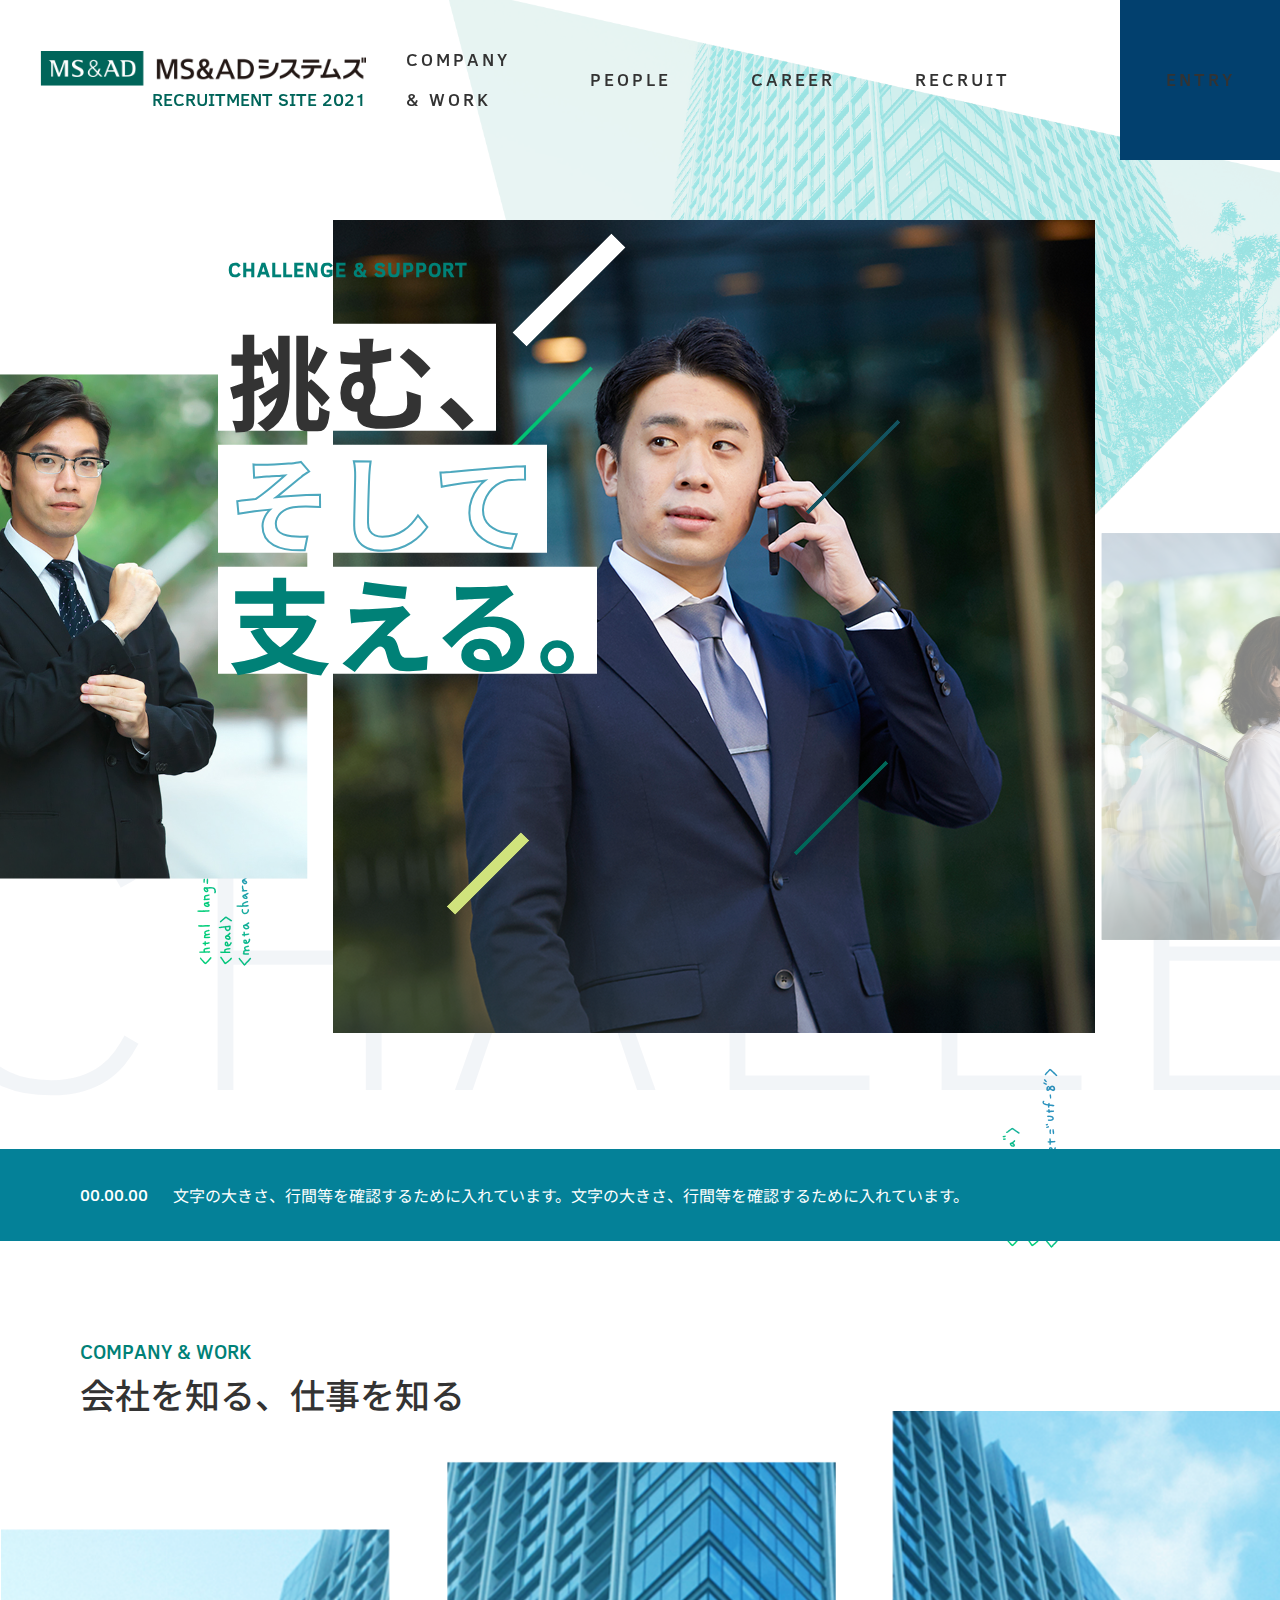
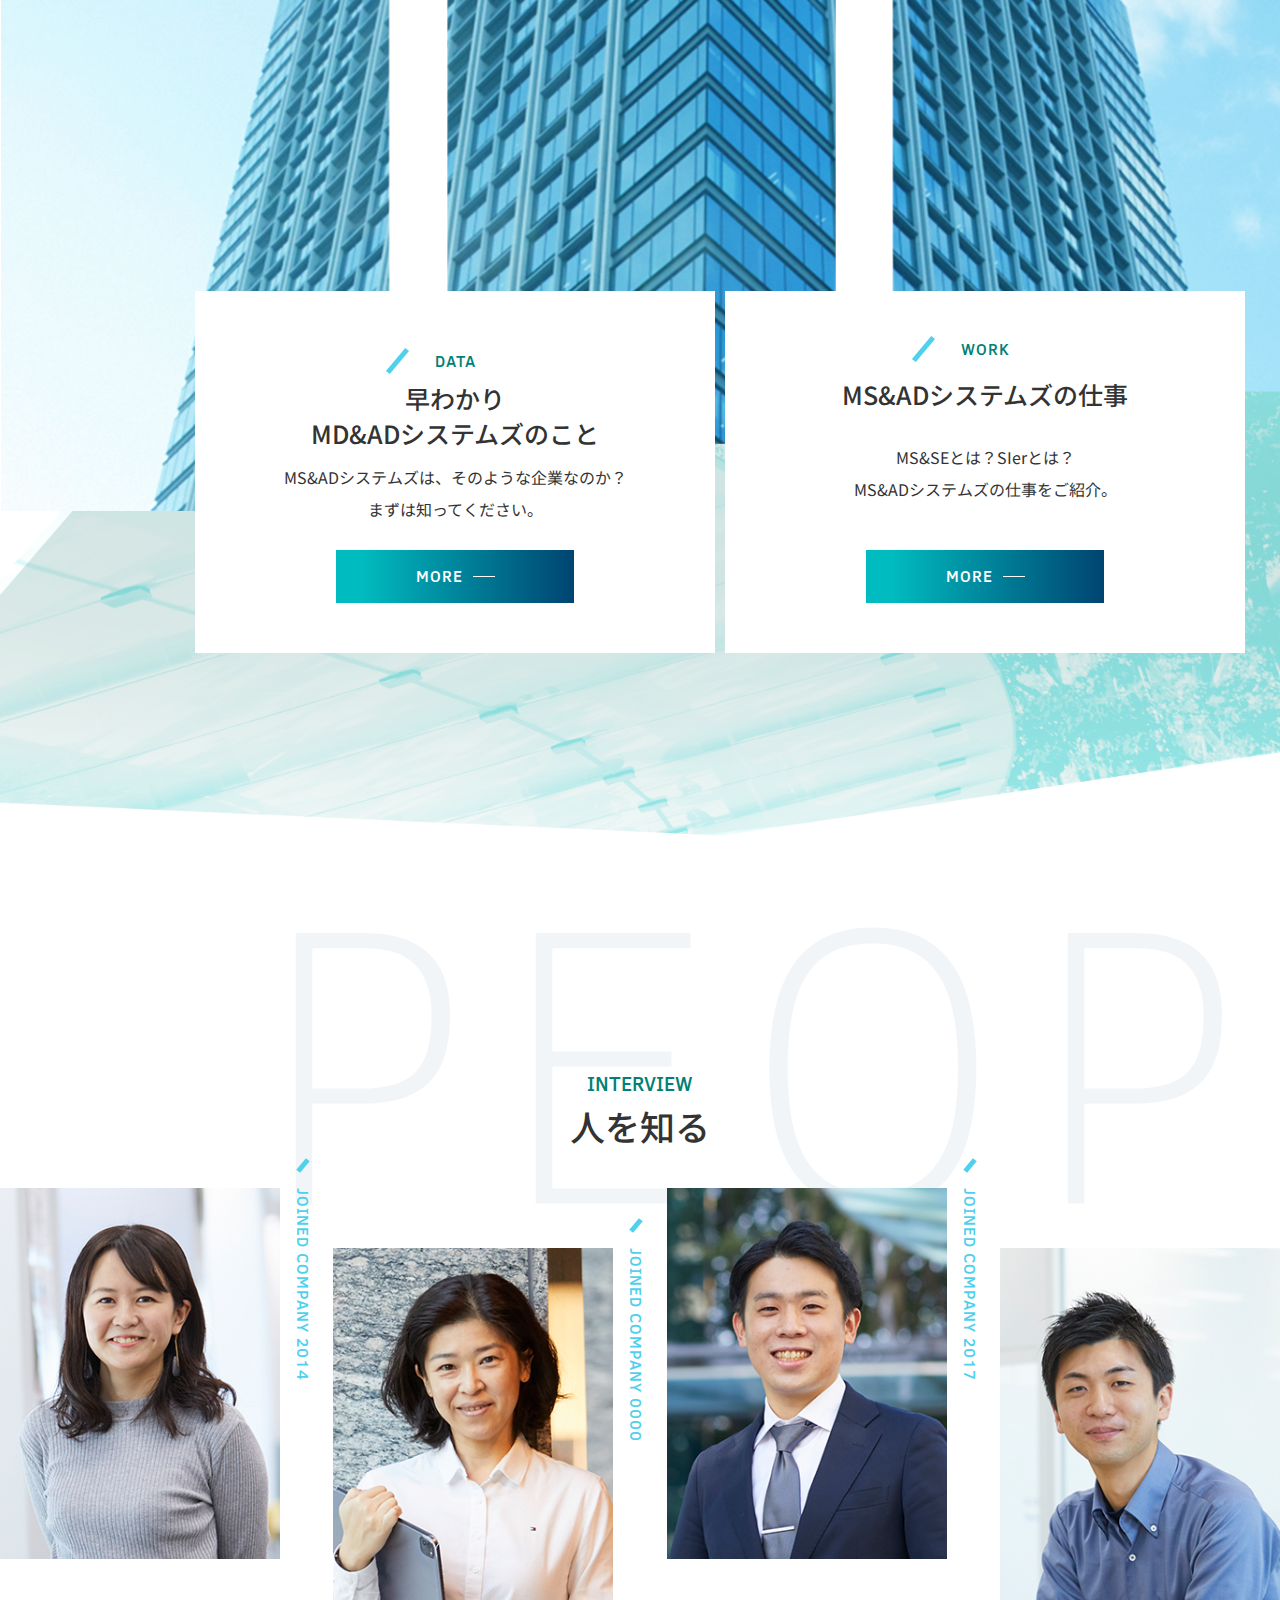
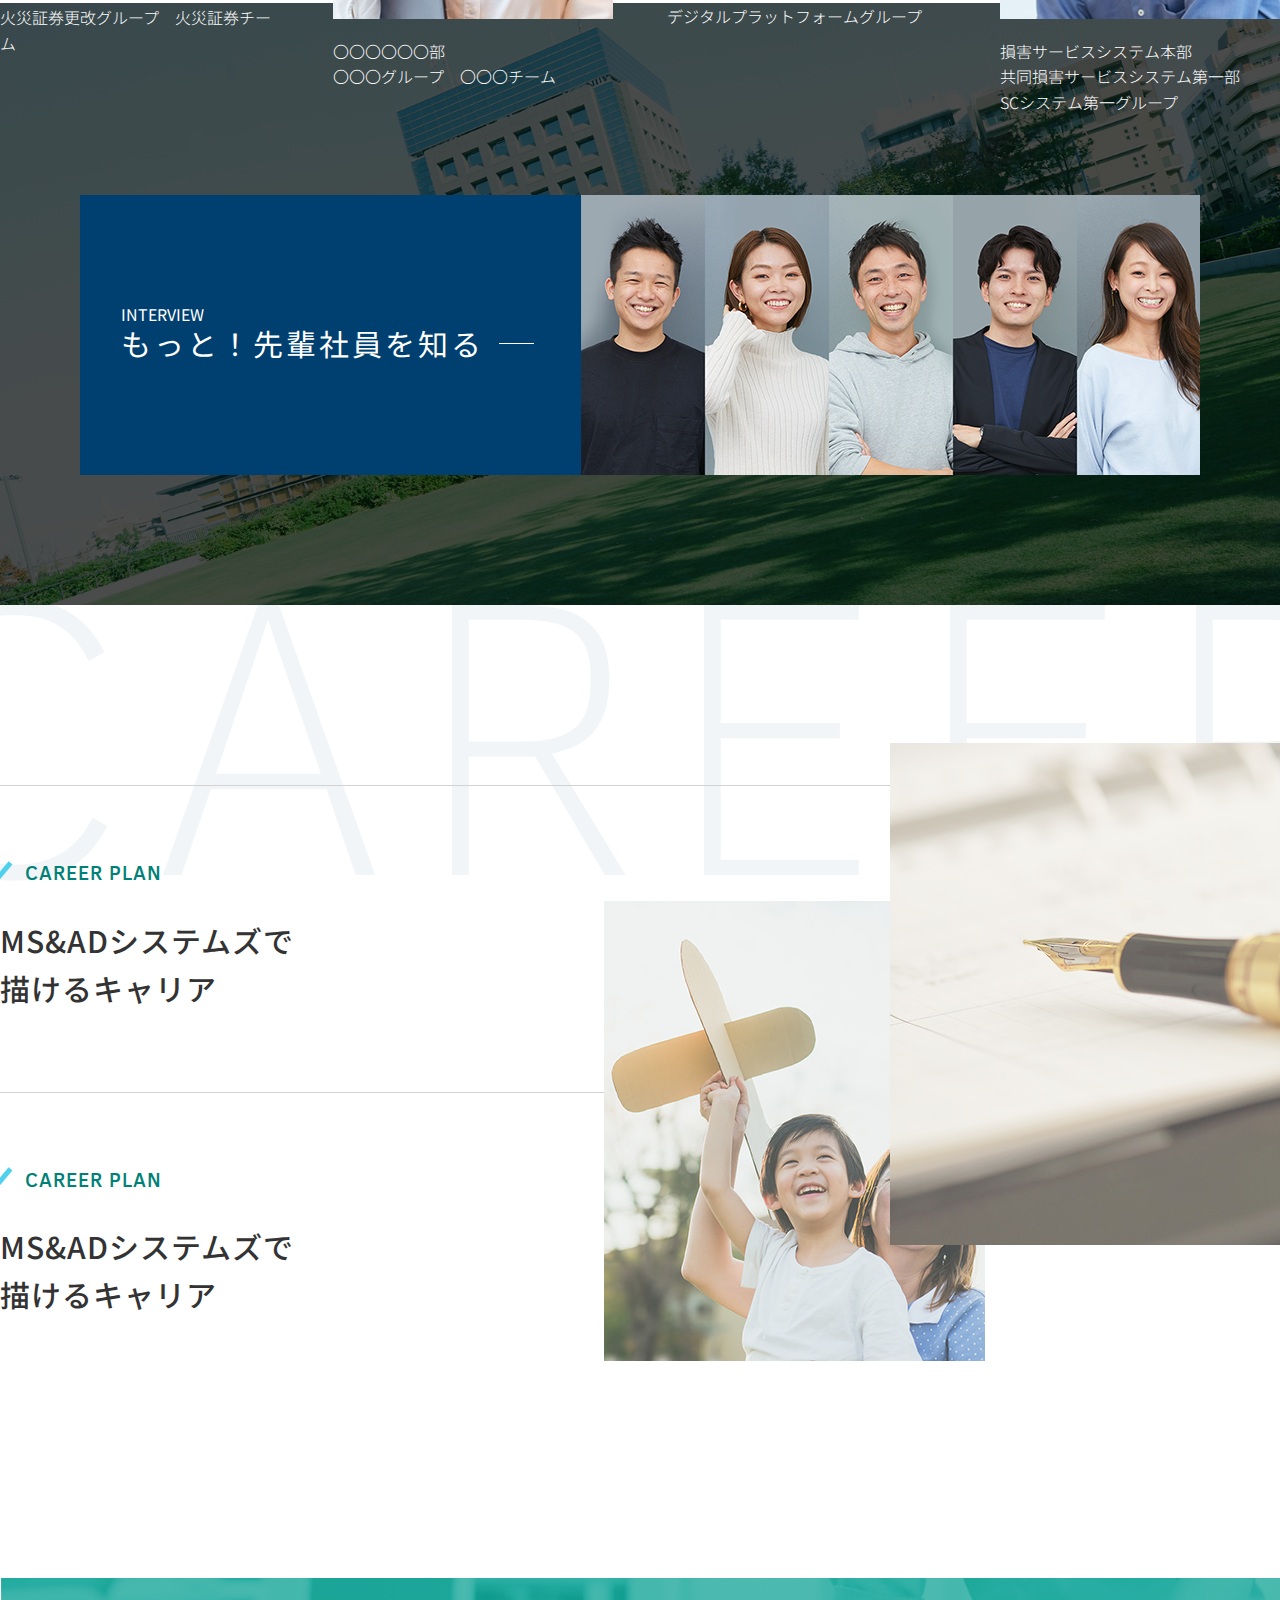
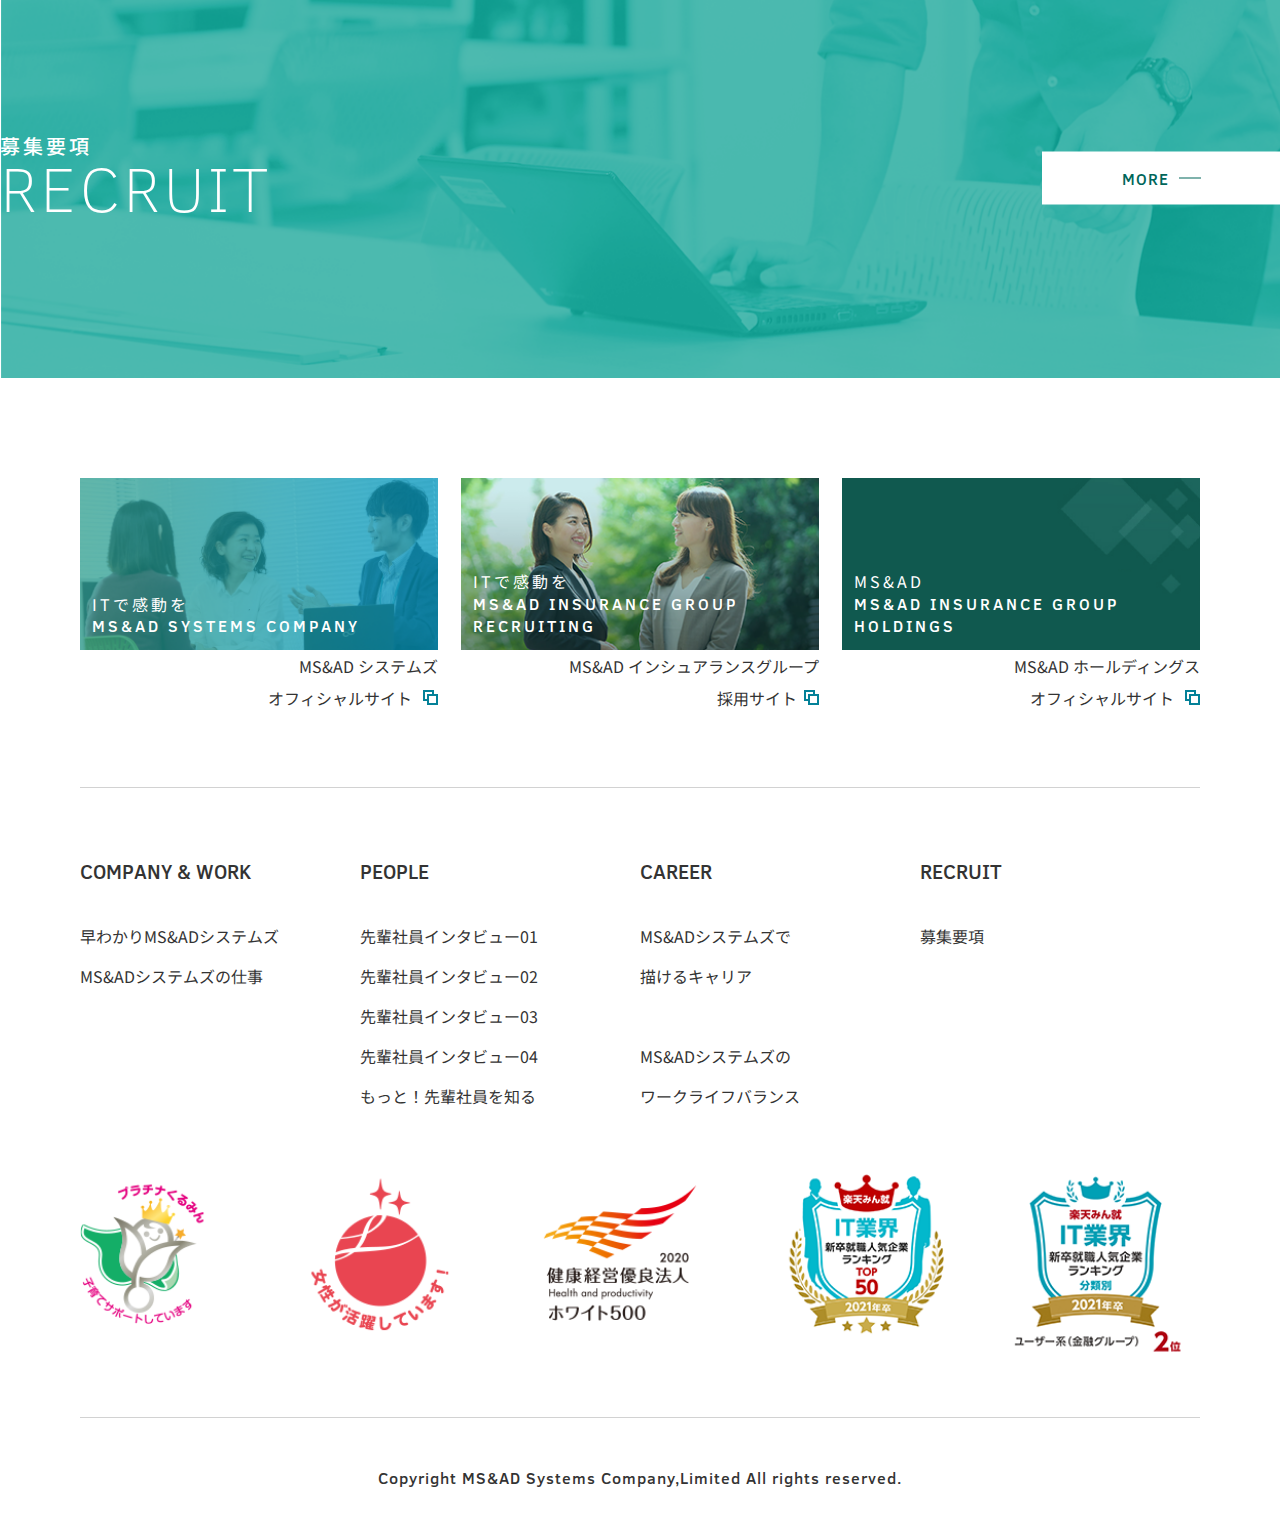
==== commit 811ff42c: "a" ====
--- a/index.html
+++ b/index.html
@@ -498,7 +498,7 @@
                                 描けるキャリア
                             </a>
                                 <a href="#">
-
+                                    &nbsp
                                 </a>
                                 <a href="#">
                                 MS&ADシステムズの
--- a/css/common.css
+++ b/css/common.css
@@ -1,35 +1,39 @@
 @import url("https://fonts.googleapis.com/css2?family=Noto+Sans+JP:wght@300;400;500;700;900&display=swap");
 @font-face {
-  font-family: font_clearsan_regular;
-  src: url("../assets/plugins/fonts/ClearSans-Regular.ttf");
-}
+    font-family: font_clearsan_regular;
+    src: url("../assets/plugins/fonts/ClearSans-Regular.ttf");
+}
+
 @font-face {
-  font-family: font_clearsan_medium;
-  src: url("../assets/plugins/fonts/ClearSans-Medium.ttf");
-}
+    font-family: font_clearsan_medium;
+    src: url("../assets/plugins/fonts/ClearSans-Medium.ttf");
+}
+
 @font-face {
-  font-family: font_clearsan_bold;
-  src: url("../assets/plugins/fonts/ClearSans-Bold.ttf");
-}
+    font-family: font_clearsan_bold;
+    src: url("../assets/plugins/fonts/ClearSans-Bold.ttf");
+}
+
 @font-face {
-  font-family: font_clearsan_thin;
-  src: url("../assets/plugins/fonts/ClearSans-Thin.ttf");
-}
+    font-family: font_clearsan_thin;
+    src: url("../assets/plugins/fonts/ClearSans-Thin.ttf");
+}
+
 body {
-  font-family: "Noto Sans JP", sans-serif;
-  font-weight: 400;
+    font-family: "Noto Sans JP", sans-serif;
+    font-weight: 400;
 }
 
 .warpper {
-  max-width: 100%;
-  min-width: 1200px;
-  overflow: hidden;
-  display: block;
+    max-width: 100%;
+    min-width: 1200px;
+    overflow: hidden;
+    display: block;
 }
 
 .l-container {
-  width: 1120px;
-  margin: 0 auto;
+    width: 1120px;
+    margin: 0 auto;
 }
 
 p,
@@ -37,433 +41,508 @@
 td,
 th,
 li {
-  line-height: 2.5em;
+    line-height: 2.5em;
 }
 
 @media screen and (max-width: 768px) {
-  body {
-    font-size: 1.4rem;
-  }
-
-  .warpper {
-    min-width: 100%;
-  }
-
-  .l-container {
-    width: 100%;
-  }
-
-  p,
-dd,
-td,
-th,
-li {
-    line-height: 1.8em;
-  }
-}
-body > main {
-  -ms-overflow-x: hidden;
+    body {
+        font-size: 1.4rem;
+    }
+    .warpper {
+        min-width: 100%;
+    }
+    .l-container {
+        width: 100%;
+    }
+    p,
+    dd,
+    td,
+    th,
+    li {
+        line-height: 1.8em;
+    }
+}
+
+body>main {
+    -ms-overflow-x: hidden;
 }
 
 @supports (-ms-ime-align: auto) {
-  body > main {
-    overflow: hidden;
-  }
-}
+    body>main {
+        overflow: hidden;
+    }
+}
+
 figure img {
-  display: block;
-  width: 100%;
+    display: block;
+    width: 100%;
 }
 
 .nav {
-  width: 100%;
-  display: flex;
-  align-items: center;
-  position: fixed;
-  top: 0;
-  left: 0;
-  z-index: 1024;
-  background-color: rgba(255, 255, 255, 0);
-  transition: all 0.3s ease;
-}
+    width: 100%;
+    display: flex;
+    align-items: center;
+    position: fixed;
+    top: 0;
+    left: 0;
+    z-index: 1024;
+    background-color: rgba(255, 255, 255, 0);
+    transition: all 0.3s ease;
+}
+
 .nav.active {
-  background-color: white;
-}
+    background-color: white;
+}
+
 @media screen and (max-width: 1024px) {
-  .nav {
-    height: 80px;
+    .nav {
+        height: 80px;
+        background-color: #fff;
+    }
+}
+
+.nav .nav__logo {
+    width: 100%;
+    max-width: 38.5rem;
+    text-align: right;
+    margin-left: 4rem;
+}
+
+.nav .nav__logo img {
+    width: 100%;
+    display: block;
+    margin-bottom: 0.5rem;
+}
+
+.nav .nav__logo span {
+    font-size: 1.8rem;
+    color: #00655a;
+    font-family: font_clearsan_medium;
+    font-weight: 400;
+}
+
+@media screen and (max-width: 1024px) {
+    .nav .nav__logo {
+        margin-left: 2rem;
+        max-width: 50%;
+    }
+    .nav .nav__logo span {
+        font-size: 1.3rem;
+    }
+}
+
+.nav .nav__navbar {
+    width: 100%;
+    transition: all 0.3s ease;
+}
+
+.nav .nav__navbar.active {
+    transform: translateX(0%);
+}
+
+.nav .nav__navbar .nav__menu {
+    width: 100%;
+    display: flex;
+    align-items: center;
+    justify-content: flex-end;
+}
+
+.nav .nav__navbar .nav__menu .nav-item {
+    color: #333333;
+    font-family: font_clearsan_medium;
+    letter-spacing: 0.3rem;
+    display: block;
+    padding: 0 4rem;
+    font-size: 1.8rem;
+    transition: all 0.3s ease;
+}
+
+.nav .nav__navbar .nav__menu .nav-item.nav-entry {
+    width: 16rem;
+    height: 16rem;
+    display: flex;
+    align-items: center;
+    justify-content: center;
+    background-color: #02406e;
+    margin-left: 7rem;
+}
+
+.nav .nav__navbar .nav__menu .nav-item:hover {
+    opacity: 0.75;
+}
+
+@media screen and (max-width: 1024px) {
+    .nav .nav__navbar {
+        position: fixed;
+        top: 80px;
+        left: 0;
+        right: 0;
+        bottom: 0;
+        background-color: #000;
+        transform: translateX(150%);
+    }
+    .nav .nav__navbar .nav__menu {
+        flex-wrap: wrap;
+        justify-content: space-between;
+    }
+    .nav .nav__navbar .nav__menu li {
+        width: 100%;
+        max-width: 50%;
+        margin-top: 3rem;
+    }
+    .nav .nav__navbar .nav__menu li .nav-item {
+        color: #fff;
+    }
+    .nav .nav__navbar .nav__menu li .nav-item.nav-entry {
+        margin: 0;
+        width: auto;
+        height: auto;
+        justify-content: flex-start;
+        background-color: transparent;
+    }
+}
+
+@media screen and (max-width: 768px) {
+    .nav .nav__navbar .nav__menu li {
+        max-width: 100%;
+    }
+}
+
+.hamburger {
+    width: 40px;
+    height: 40px;
+    border: 2px solid black;
+    position: fixed;
+    z-index: 1024;
+    top: 20px;
+    right: 20px;
+    cursor: pointer;
+    transition: all 0.3s ease;
+    display: none;
+}
+
+.hamburger.active span:first-child {
+    transform: translateY(-50%) rotate(45deg);
+}
+
+.hamburger.active span:last-child {
+    transform: translateY(-50%) rotate(-45deg);
+}
+
+.hamburger span {
+    width: 30px;
+    height: 2px;
+    background-color: #333;
+    display: block;
+    position: absolute;
+    top: 50%;
+    left: 3px;
+    transition: all 0.3s ease;
+}
+
+.hamburger span:first-child {
+    transform: translateY(-50%) translateY(5px);
+}
+
+.hamburger span:last-child {
+    transform: translateY(-50%) translateY(-5px);
+}
+
+@media screen and (max-width: 1024px) {
+    .hamburger {
+        display: block;
+    }
+}
+
+.cm-box {
+    width: 100%;
+    display: inline-block;
+    position: relative;
+}
+
+.cm-box .cm-title {
+    font-size: 3.5rem;
+    color: #333;
+    font-weight: 500;
+}
+
+.cm-box .cm-title span {
+    color: #008177;
+    font-family: font_clearsan_medium;
+    font-size: 2rem;
+    display: block;
+    margin-bottom: 1.5rem;
+}
+
+.cm-box .cm-box__container {
+    width: 100%;
+    max-width: 1333px;
+    margin: 0 auto;
+    display: block;
+}
+
+@media screen and (max-width: 1024px) {
+    .cm-box .cm-box__container {
+        padding: 0 20px;
+    }
+}
+
+@media screen and (max-width: 768px) {
+    .cm-box .cm-title {
+        font-size: 2rem;
+    }
+    .cm-box .cm-title span {
+        font-size: 1.4rem;
+        margin-bottom: 1.5rem;
+    }
+    .cm-box .cm-box__container {
+        max-width: 100%;
+    }
+}
+
+.recruit {
+    background-image: url("../images/top/img_recruit_bg.png");
+    background-repeat: no-repeat;
+    background-size: cover;
+    margin-top: 18rem;
+}
+
+.recruit .recruit__wrap {
+    width: 100%;
+    height: 400px;
+    display: flex;
+    align-items: center;
+    position: relative;
+}
+
+.recruit .recruit__wrap h2 {
+    font-size: 2rem;
+    color: #fff;
+    font-weight: 500;
+    letter-spacing: 0.3rem;
+}
+
+.recruit .recruit__wrap h2 span {
+    display: block;
+    font-family: font_clearsan_thin;
+    font-size: 64px;
+}
+
+.recruit .recruit__wrap .button-more {
+    position: absolute;
+    right: 0;
+    top: 50%;
+    background-image: linear-gradient(#fff, #fff);
+    color: #00665a;
+    transform: translateY(-50%);
+}
+
+.recruit .recruit__wrap .button-more::after {
+    background-color: #00665a;
+}
+
+@media screen and (max-width: 1024px) {
+    .recruit .recruit__wrap {
+        padding: 0 20px;
+    }
+    .recruit .recruit__wrap .button-more {
+        right: 20px;
+    }
+}
+
+@media screen and (max-width: 768px) {
+    .recruit {
+        margin-top: 5rem;
+    }
+    .recruit .recruit__wrap {
+        flex-direction: column;
+        justify-content: center;
+    }
+    .recruit .recruit__wrap h2 {
+        font-size: 2rem;
+    }
+    .recruit .recruit__wrap h2 span {
+        font-size: 3rem;
+    }
+    .recruit .recruit__wrap .button-more {
+        position: static;
+        top: 0;
+        transform: translateY(0%);
+        margin-top: 3rem;
+    }
+}
+
+.button-more {
+    width: 100%;
+    max-width: 23.8rem;
+    height: 5.3rem;
+    display: flex;
+    align-items: center;
+    justify-content: center;
+    color: #fff;
+    font-family: font_clearsan_medium;
+    letter-spacing: 0.1rem;
+    background: linear-gradient(90deg, #00bbbf 11%, #004472 100%);
+    position: relative;
+    transition: all 0.3s ease;
+}
+
+.button-more::after {
+    content: "";
+    width: 2.2rem;
+    height: 1px;
     background-color: #fff;
-  }
-}
-.nav .nav__logo {
-  width: 100%;
-  max-width: 38.5rem;
-  text-align: right;
-  margin-left: 4rem;
-}
-.nav .nav__logo img {
-  width: 100%;
-  display: block;
-  margin-bottom: 0.5rem;
-}
-.nav .nav__logo span {
-  font-size: 1.8rem;
-  color: #00655a;
-  font-family: font_clearsan_medium;
-  font-weight: 400;
-}
-@media screen and (max-width: 1024px) {
-  .nav .nav__logo {
-    margin-left: 2rem;
-    max-width: 50%;
-  }
-  .nav .nav__logo span {
-    font-size: 1.3rem;
-  }
-}
-.nav .nav__navbar {
-  width: 100%;
-  transition: all 0.3s ease;
-}
-.nav .nav__navbar.active {
-  transform: translateX(0%);
-}
-.nav .nav__navbar .nav__menu {
-  width: 100%;
-  display: flex;
-  align-items: center;
-  justify-content: flex-end;
-}
-.nav .nav__navbar .nav__menu .nav-item {
-  color: #333333;
-  font-family: font_clearsan_medium;
-  letter-spacing: 0.3rem;
-  display: block;
-  padding: 0 4rem;
-  font-size: 1.8rem;
-  transition: all 0.3s ease;
-}
-.nav .nav__navbar .nav__menu .nav-item.nav-entry {
-  width: 16rem;
-  height: 16rem;
-  display: flex;
-  align-items: center;
-  justify-content: center;
-  background-color: #02406e;
-  margin-left: 7rem;
-}
-.nav .nav__navbar .nav__menu .nav-item:hover {
-  opacity: 0.75;
-}
-@media screen and (max-width: 1024px) {
-  .nav .nav__navbar {
-    position: fixed;
-    top: 80px;
-    left: 0;
-    right: 0;
-    bottom: 0;
-    background-color: #000;
-    transform: translateX(150%);
-  }
-  .nav .nav__navbar .nav__menu {
+    margin-left: 1rem;
+}
+
+.button-more:hover {
+    opacity: 0.75;
+}
+
+.link-area {
+    width: 100%;
+    margin-top: 10rem;
+}
+
+.link-area .link__container {
+    width: 100%;
+    display: flex;
     flex-wrap: wrap;
     justify-content: space-between;
-  }
-  .nav .nav__navbar .nav__menu li {
-    width: 100%;
-    max-width: 50%;
-    margin-top: 3rem;
-  }
-  .nav .nav__navbar .nav__menu li .nav-item {
+}
+
+.link-area .link__container a {
+    width: 100%;
+    max-width: calc((100% / 3) - 15px);
+    transition: all 0.3s ease;
+}
+
+.link-area .link__container a:hover {
+    opacity: 0.75;
+}
+
+.link-area .link__container a figure {
+    position: relative;
+}
+
+.link-area .link__container a figure figcaption {
+    position: absolute;
+    left: 0;
+    bottom: 0;
     color: #fff;
-  }
-  .nav .nav__navbar .nav__menu li .nav-item.nav-entry {
-    margin: 0;
-    width: auto;
-    height: auto;
-    justify-content: flex-start;
-    background-color: transparent;
-  }
-}
-@media screen and (max-width: 768px) {
-  .nav .nav__navbar .nav__menu li {
-    max-width: 100%;
-  }
-}
-
-.hamburger {
-  width: 40px;
-  height: 40px;
-  border: 2px solid black;
-  position: fixed;
-  z-index: 1024;
-  top: 20px;
-  right: 20px;
-  cursor: pointer;
-  transition: all 0.3s ease;
-  display: none;
-}
-.hamburger.active span:first-child {
-  transform: translateY(-50%) rotate(45deg);
-}
-.hamburger.active span:last-child {
-  transform: translateY(-50%) rotate(-45deg);
-}
-.hamburger span {
-  width: 30px;
-  height: 2px;
-  background-color: #333;
-  display: block;
-  position: absolute;
-  top: 50%;
-  left: 3px;
-  transition: all 0.3s ease;
-}
-.hamburger span:first-child {
-  transform: translateY(-50%) translateY(5px);
-}
-.hamburger span:last-child {
-  transform: translateY(-50%) translateY(-5px);
-}
-@media screen and (max-width: 1024px) {
-  .hamburger {
-    display: block;
-  }
-}
-
-.cm-box {
-  width: 100%;
-  display: inline-block;
-  position: relative;
-}
-.cm-box .cm-title {
-  font-size: 3.5rem;
-  color: #333;
-  font-weight: 500;
-}
-.cm-box .cm-title span {
-  color: #008177;
-  font-family: font_clearsan_medium;
-  font-size: 2rem;
-  display: block;
-  margin-bottom: 1.5rem;
-}
-.cm-box .cm-box__container {
-  width: 100%;
-  max-width: 1333px;
-  margin: 0 auto;
-  display: block;
-}
-@media screen and (max-width: 1024px) {
-  .cm-box .cm-box__container {
-    padding: 0 20px;
-  }
-}
-@media screen and (max-width: 768px) {
-  .cm-box .cm-title {
-    font-size: 2rem;
-  }
-  .cm-box .cm-title span {
-    font-size: 1.4rem;
-    margin-bottom: 1.5rem;
-  }
-  .cm-box .cm-box__container {
-    max-width: 100%;
-  }
-}
-
-.recruit {
-  background-image: url("../images/top/img_recruit_bg.png");
-  background-repeat: no-repeat;
-  background-size: cover;
-  margin-top: 18rem;
-}
-.recruit .recruit__wrap {
-  width: 100%;
-  height: 400px;
-  display: flex;
-  align-items: center;
-  position: relative;
-}
-.recruit .recruit__wrap h2 {
-  font-size: 2rem;
-  color: #fff;
-  font-weight: 500;
-  letter-spacing: 0.3rem;
-}
-.recruit .recruit__wrap h2 span {
-  display: block;
-  font-family: font_clearsan_thin;
-  font-size: 64px;
-}
-.recruit .recruit__wrap .button-more {
-  position: absolute;
-  right: 0;
-  top: 50%;
-  background-image: linear-gradient(#fff, #fff);
-  color: #00665a;
-  transform: translateY(-50%);
-}
-.recruit .recruit__wrap .button-more::after {
-  background-color: #00665a;
-}
-@media screen and (max-width: 1024px) {
-  .recruit .recruit__wrap {
-    padding: 0 20px;
-  }
-  .recruit .recruit__wrap .button-more {
-    right: 20px;
-  }
-}
-@media screen and (max-width: 768px) {
-  .recruit {
-    margin-top: 5rem;
-  }
-  .recruit .recruit__wrap {
-    flex-direction: column;
-    justify-content: center;
-  }
-  .recruit .recruit__wrap h2 {
-    font-size: 2rem;
-  }
-  .recruit .recruit__wrap h2 span {
-    font-size: 3rem;
-  }
-  .recruit .recruit__wrap .button-more {
-    position: static;
+    letter-spacing: 0.3rem;
+    line-height: 1.4;
+    padding: 1.2rem;
+}
+
+.link-area .link__container a figure figcaption span {
+    display: block;
+    font-family: font_clearsan_medium;
+}
+
+.link-area .link__container a p {
+    text-align: right;
+    color: #333;
+    line-height: 2;
+}
+
+.link-area .link__container a p.has-icon .f-icon {
+    position: relative;
+    margin-left: 1.1rem;
+}
+
+.link-area .link__container a p.has-icon .f-icon::after {
+    content: "";
+    position: absolute;
     top: 0;
-    transform: translateY(0%);
-    margin-top: 3rem;
-  }
-}
-
-.link-area {
-  width: 100%;
-  margin-top: 10rem;
-}
-.link-area .link__container {
-  width: 100%;
-  display: flex;
-  flex-wrap: wrap;
-  justify-content: space-between;
-}
-.link-area .link__container a {
-  width: 100%;
-  max-width: calc((100% / 3) - 15px);
-  transition: all 0.3s ease;
-}
-.link-area .link__container a:hover {
-  opacity: 0.75;
-}
-.link-area .link__container a figure {
-  position: relative;
-}
-.link-area .link__container a figure figcaption {
-  position: absolute;
-  left: 0;
-  bottom: 0;
-  color: #fff;
-  letter-spacing: 0.3rem;
-  line-height: 1.4;
-  padding: 1.2rem;
-}
-.link-area .link__container a figure figcaption span {
-  display: block;
-  font-family: font_clearsan_medium;
-}
-.link-area .link__container a p {
-  text-align: right;
-  color: #333;
-  line-height: 2;
-}
-.link-area .link__container a p.has-icon .f-icon {
-  position: relative;
-  margin-left: 1.1rem;
-}
-.link-area .link__container a p.has-icon .f-icon::after {
-  content: "";
-  position: absolute;
-  top: 0;
-  left: 0;
-  transform: translate(-6px, -6px);
-  z-index: -1;
-}
+    left: 0;
+    transform: translate(-6px, -6px);
+    z-index: -1;
+}
+
 .link-area .link__container a p.has-icon .f-icon,
 .link-area .link__container a p.has-icon .f-icon:after {
-  width: 1.1rem;
-  height: 1.1rem;
-  background-color: #fff;
-  border: 2px solid #048198;
-  display: inline-block;
-}
+    width: 1.1rem;
+    height: 1.1rem;
+    background-color: #fff;
+    border: 2px solid #048198;
+    display: inline-block;
+}
+
 @media screen and (max-width: 1023px) {
-  .link-area .link__container a {
-    max-width: 100%;
-    margin-top: 3rem;
-  }
+    .link-area .link__container a {
+        max-width: 100%;
+        margin-top: 3rem;
+    }
 }
 
 .footer-area {
-  width: 100%;
-  display: flex;
-  flex-wrap: wrap;
-  margin-top: 7.3rem;
-  border-top: 1px solid #d2d2d2;
-  padding-top: 7.3rem;
-}
+    width: 100%;
+    display: flex;
+    flex-wrap: wrap;
+    margin-top: 7.3rem;
+    border-top: 1px solid #d2d2d2;
+    padding-top: 7.3rem;
+}
+
 .footer-area .footer__item {
-  width: 100%;
-  max-width: 25%;
-}
+    width: 100%;
+    max-width: 25%;
+}
+
 .footer-area .footer__item .footer__title {
-  font-size: 2rem;
-  color: #333;
-  font-family: font_clearsan_medium;
-}
+    font-size: 2rem;
+    color: #333;
+    font-family: font_clearsan_medium;
+}
+
 .footer-area .footer__item ul {
-  margin-top: 3.5rem;
-  display: flex;
-  flex-direction: column;
-}
+    margin-top: 3.5rem;
+    display: flex;
+    flex-direction: column;
+}
+
 .footer-area .footer__item ul li a {
-  display: block;
-  color: #333;
-}
+    display: block;
+    color: #333;
+}
+
 @media screen and (max-width: 768px) {
-  .footer-area {
-    padding-top: 5rem;
-  }
-  .footer-area .footer__item {
-    max-width: 50%;
-    margin-top: 3rem;
-  }
-}
+    .footer-area {
+        padding-top: 5rem;
+    }
+    .footer-area .footer__item {
+        max-width: 50%;
+        margin-top: 3rem;
+    }
+}
+
 @media screen and (max-width: 767px) {
-  .footer-area .footer__item {
-    max-width: 100%;
-  }
+    .footer-area .footer__item {
+        max-width: 100%;
+    }
 }
 
 .footer-logo {
-  border-bottom: 1px solid #d2d2d2;
-  padding-bottom: 5rem;
-  margin-top: 5rem;
+    border-bottom: 1px solid #d2d2d2;
+    padding-bottom: 5rem;
+    margin-top: 5rem;
 }
 
 .copy-right {
-  width: 100%;
-  padding: 4rem 0;
-}
+    width: 100%;
+    padding: 4rem 0;
+}
+
 .copy-right p {
-  text-align: center;
-  color: #333;
-  font-family: font_clearsan_medium;
-  letter-spacing: 0.1rem;
-}
+    text-align: center;
+    color: #333;
+    font-family: font_clearsan_medium;
+    letter-spacing: 0.1rem;
+}
+
 @media screen and (max-width: 768px) {
-  .copy-right {
-    padding: 2rem 0;
-  }
-}
-
-/*# sourceMappingURL=common.css.map */
+    .copy-right {
+        padding: 2rem 0;
+    }
+}--- a/css/top.css
+++ b/css/top.css
@@ -1,665 +1,724 @@
 .slick-slide {
-  transition: 0.3s ease;
-  transform: scale(0.62);
+    transition: 0.3s ease;
+    transform: scale(0.62);
 }
 
 .slick-current {
-  transform: scale(1);
-}
-.slick-current > .item_decoretion span {
-  display: block !important;
-}
-.slick-current > .item_decoretion span::after {
-  animation: keyframe_linemove 2.8s linear 0s infinite;
-}
-
-.slick-current + .slick-slide {
-  transform: translateY(110px) scale(0.5);
-  position: relative;
-}
-.slick-current + .slick-slide::after {
-  content: "";
-  display: block;
-  position: absolute;
-  top: 0;
-  left: 0;
-  right: 0;
-  bottom: 0;
-  background-color: rgba(255, 255, 255, 0.5);
+    transform: scale(1);
+}
+
+.slick-current>.item_decoretion span {
+    display: block !important;
+}
+
+.slick-current>.item_decoretion span::after {
+    animation: keyframe_linemove 2.8s linear 0s infinite;
+}
+
+.slick-current+.slick-slide {
+    transform: translateY(110px) scale(0.5);
+    position: relative;
+}
+
+.slick-current+.slick-slide::after {
+    content: "";
+    display: block;
+    position: absolute;
+    top: 0;
+    left: 0;
+    right: 0;
+    bottom: 0;
+    background-color: rgba(255, 255, 255, 0.5);
 }
 
 .f-symbol {
-  display: inline-block;
-  max-width: 5rem;
-}
+    display: inline-block;
+    max-width: 5rem;
+}
+
 @media screen and (max-width: 768px) {
-  .f-symbol {
-    max-width: 15px;
-  }
+    .f-symbol {
+        max-width: 15px;
+    }
 }
 
 .decoration {
-  width: 100%;
-  position: absolute;
-  z-index: -1;
-}
+    width: 100%;
+    position: absolute;
+    z-index: -1;
+}
+
 .decoration figure {
-  width: 100%;
+    width: 100%;
 }
 
 .mv {
-  width: 100%;
-  position: relative;
-  display: inline-block;
-}
+    width: 100%;
+    position: relative;
+    display: inline-block;
+}
+
 .mv .decoration {
-  position: absolute;
-  top: 0;
-  left: 0;
-  right: 0;
-  bottom: 0;
-  z-index: -1;
-}
+    position: absolute;
+    top: 0;
+    left: 0;
+    right: 0;
+    bottom: 0;
+    z-index: -1;
+}
+
 .mv .decoration figure {
-  position: absolute;
-  z-index: -1;
-}
+    position: absolute;
+    z-index: -1;
+}
+
 .mv .decoration .background {
-  top: 0;
-  width: 1140px;
-  max-width: 75%;
-  right: 0;
-  transform: translate(125px, -15px);
-}
+    top: 0;
+    width: 1140px;
+    max-width: 75%;
+    right: 0;
+    transform: translate(125px, -15px);
+}
+
 .mv .decoration .text {
-  position: absolute;
-  bottom: 0;
-  left: 0;
-  line-height: 0.5;
-  color: rgba(0, 64, 112, 0.05);
-  font-size: 378px;
-  font-family: font_clearsan_thin;
-  letter-spacing: 20px;
-  transform: translateX(-2%);
-}
+    position: absolute;
+    bottom: 0;
+    left: 0;
+    line-height: 0.5;
+    color: rgba(0, 64, 112, 0.05);
+    font-size: 378px;
+    font-family: font_clearsan_thin;
+    letter-spacing: 20px;
+    transform: translateX(-2%);
+}
+
 .mv .decoration .color-code {
-  max-width: 57px;
-}
+    max-width: 57px;
+}
+
 .mv .decoration .color-code.child--1 {
-  left: 15.25vw;
-  bottom: 5.25vw;
-}
+    left: 15.25vw;
+    bottom: 5.25vw;
+}
+
 .mv .decoration .color-code.child--2 {
-  right: 17.25vw;
-  top: 18.75vw;
-}
+    right: 17.25vw;
+    top: 18.75vw;
+}
+
 .mv .decoration .color-code.child--3 {
-  right: 17.25vw;
-  bottom: 0;
-  transform: translateY(100%) translateY(35px);
-}
+    right: 17.25vw;
+    bottom: 0;
+    transform: translateY(100%) translateY(35px);
+}
+
 @media screen and (max-width: 768px) {
-  .mv .decoration .text {
-    font-size: 10rem;
-    transform: translate(20px, 20px);
-  }
-}
+    .mv .decoration .text {
+        font-size: 10rem;
+        transform: translate(20px, 20px);
+    }
+}
+
 .mv .mv__slider {
-  width: 100%;
-  margin-top: 220px;
-  position: relative;
-}
+    width: 100%;
+    margin-top: 220px;
+    position: relative;
+}
+
 .mv .mv__slider .mv__slider-item {
-  width: 100%;
-}
+    width: 100%;
+}
+
 .mv .mv__slider .mv__slider-item figure {
-  width: 100%;
-}
+    width: 100%;
+}
+
 .mv .mv__slider .item_decoretion {
-  position: absolute;
-  top: 0;
-  left: 0;
-  right: 0;
-  bottom: 0;
-  z-index: 1;
-}
+    position: absolute;
+    top: 0;
+    left: 0;
+    right: 0;
+    bottom: 0;
+    z-index: 1;
+}
+
 .mv .mv__slider .item_decoretion span {
-  position: absolute;
-  display: none;
-  transform: rotate(45deg);
-  overflow: hidden;
-}
+    position: absolute;
+    display: none;
+    transform: rotate(45deg);
+    overflow: hidden;
+}
+
 .mv .mv__slider .item_decoretion span::after {
-  content: "";
-  display: block;
-  width: 100%;
-  height: 100%;
-}
+    content: "";
+    display: block;
+    width: 100%;
+    height: 100%;
+}
+
 .mv .mv__slider .item_decoretion span:nth-child(1) {
-  width: 20px;
-  height: 140px;
-  left: 36.8%;
-}
+    width: 20px;
+    height: 140px;
+    left: 36.8%;
+}
+
 .mv .mv__slider .item_decoretion span:nth-child(1)::after {
-  background-color: #fff;
-}
+    background-color: #fff;
+}
+
 .mv .mv__slider .item_decoretion span:nth-child(2) {
-  width: 4px;
-  height: 55px;
-  left: 17.76%;
-  top: 26.8%;
-}
+    width: 4px;
+    height: 55px;
+    left: 17.76%;
+    top: 26.8%;
+}
+
 .mv .mv__slider .item_decoretion span:nth-child(2)::after {
-  background-color: #fff;
-}
+    background-color: #fff;
+}
+
 .mv .mv__slider .item_decoretion span:nth-child(3) {
-  width: 4px;
-  height: 155px;
-  left: 32.895%;
-  top: 15.35%;
-}
+    width: 4px;
+    height: 155px;
+    left: 32.895%;
+    top: 15.35%;
+}
+
 .mv .mv__slider .item_decoretion span:nth-child(3)::after {
-  background-color: #00c473;
-}
+    background-color: #00c473;
+}
+
 .mv .mv__slider .item_decoretion span:nth-child(4) {
-  width: 4px;
-  height: 130px;
-  right: 15.15%;
-  top: 22.35%;
-}
+    width: 4px;
+    height: 130px;
+    right: 15.15%;
+    top: 22.35%;
+}
+
 .mv .mv__slider .item_decoretion span:nth-child(4)::after {
-  background-color: #13535f;
-}
+    background-color: #13535f;
+}
+
 .mv .mv__slider .item_decoretion span:nth-child(5) {
-  width: 12px;
-  height: 105px;
-  left: 24.34%;
-  bottom: 13.15%;
-}
+    width: 12px;
+    height: 105px;
+    left: 24.34%;
+    bottom: 13.15%;
+}
+
 .mv .mv__slider .item_decoretion span:nth-child(5)::after {
-  background-color: #d0e37c;
-}
+    background-color: #d0e37c;
+}
+
 .mv .mv__slider .item_decoretion span:nth-child(6) {
-  width: 4px;
-  height: 130px;
-  right: 17%;
-  bottom: 19.7%;
-}
+    width: 4px;
+    height: 130px;
+    right: 17%;
+    bottom: 19.7%;
+}
+
 .mv .mv__slider .item_decoretion span:nth-child(6)::after {
-  background-color: #006859;
-}
+    background-color: #006859;
+}
+
 @media screen and (max-width: 1024px) {
-  .mv .mv__slider {
-    margin: 0;
-  }
-}
+    .mv .mv__slider {
+        margin: 0;
+    }
+}
+
 .mv .mv__slider-content {
-  position: absolute;
-  top: 50%;
-  left: 17%;
-  right: 0;
-  bottom: 0;
-  transform: translateY(-50%);
-}
+    position: absolute;
+    top: 50%;
+    left: 17%;
+    right: 0;
+    bottom: 0;
+    transform: translateY(-50%);
+}
+
 .mv .mv__slider-content h3 .sub-title {
-  font-family: font_clearsan_medium, sans-serif;
-  font-size: 2rem;
-  color: #008177;
-  margin-bottom: 4.5rem;
-  letter-spacing: 0.1rem;
-  display: block;
-  margin-left: 1rem;
-}
+    font-family: font_clearsan_medium, sans-serif;
+    font-size: 2rem;
+    color: #008177;
+    margin-bottom: 4.5rem;
+    letter-spacing: 0.1rem;
+    display: block;
+    margin-left: 1rem;
+}
+
 .mv .mv__slider-content h3 .title {
-  font-family: "Noto Sans JP", sans-serif;
-  font-weight: 700;
-  font-size: 10.4rem;
-  background-color: #fff;
-  display: table;
-  margin-bottom: 1.4rem;
-  line-height: 0.65;
-  padding: 2rem 1rem;
-}
+    font-family: "Noto Sans JP", sans-serif;
+    font-weight: 700;
+    font-size: 10.4rem;
+    background-color: #fff;
+    display: table;
+    margin-bottom: 1.4rem;
+    line-height: 0.65;
+    padding: 2rem 1rem;
+}
+
 .mv .mv__slider-content h3 .title:first-child {
-  color: #123e5e;
-}
+    color: #123e5e;
+}
+
 .mv .mv__slider-content h3 .title.stroke {
-  color: #fff;
-  -webkit-text-stroke: 2px #4da8be;
-}
+    color: #fff;
+    -webkit-text-stroke: 2px #4da8be;
+}
+
 .mv .mv__slider-content h3 .title:last-child {
-  color: #008177;
-}
+    color: #008177;
+}
+
 @media screen and (max-width: 768px) {
-  .mv .mv__slider-content {
-    left: 20px;
-  }
-  .mv .mv__slider-content h3 .sub-title {
-    font-size: 1.4rem;
-  }
-  .mv .mv__slider-content h3 .title {
-    font-size: 12.5vw;
-  }
+    .mv .mv__slider-content {
+        left: 20px;
+    }
+    .mv .mv__slider-content h3 .sub-title {
+        font-size: 1.4rem;
+    }
+    .mv .mv__slider-content h3 .title {
+        font-size: 12.5vw;
+    }
 }
 
 @keyframes keyframe_linemove {
-  0% {
-    transform: translateY(-120%);
-  }
-  40%, 60% {
-    transform: translateY(0%);
-  }
-  100% {
-    transform: translateY(120%);
-  }
-}
+    0% {
+        transform: translateY(-120%);
+    }
+    40%,
+    60% {
+        transform: translateY(0%);
+    }
+    100% {
+        transform: translateY(120%);
+    }
+}
+
 .f-container {
-  width: 100%;
-  max-width: 1333px;
-  margin: 0 auto;
+    width: 100%;
+    max-width: 1333px;
+    margin: 0 auto;
 }
 
 .article {
-  width: 100%;
-  max-width: 1333px;
-  background-color: #048198;
-  margin: 0 auto;
-  margin-top: 11.5rem;
-}
+    width: 100%;
+    max-width: 1333px;
+    background-color: #048198;
+    margin: 0 auto;
+    margin-top: 11.5rem;
+}
+
 .article .article__container {
-  display: flex;
-  padding: 3.5rem 0;
-  line-height: 1.4;
-}
+    display: flex;
+    padding: 3.5rem 0;
+    line-height: 1.4;
+}
+
 .article .article__date {
-  font-family: font_clearsan_medium;
-  color: #fff;
-  margin-right: 2.5rem;
-}
+    font-family: font_clearsan_medium;
+    color: #fff;
+    margin-right: 2.5rem;
+}
+
 .article .article__detail {
-  color: #fff;
-}
+    color: #fff;
+}
+
 @media screen and (max-width: 768px) {
-  .article {
-    margin-top: 5rem;
-  }
-  .article .article__container {
-    display: flex;
-    padding: 1.5rem 0;
-  }
+    .article {
+        margin-top: 5rem;
+    }
+    .article .article__container {
+        display: flex;
+        padding: 1.5rem 0;
+    }
 }
 
 .comp-work {
-  margin-top: 10rem;
-}
+    margin-top: 10rem;
+}
+
 .comp-work .decoration {
-  bottom: 0;
-  right: 0;
-}
+    bottom: 0;
+    right: 0;
+}
+
 .comp-work .comp-work__wrap {
-  width: 100%;
-}
+    width: 100%;
+}
+
 .comp-work .comp-work__detail {
-  width: 100%;
-  display: flex;
-  flex-wrap: wrap;
-  justify-content: flex-end;
-  transform: translate(-3.5rem, -22rem);
-}
+    width: 100%;
+    display: flex;
+    flex-wrap: wrap;
+    justify-content: flex-end;
+    transform: translate(-3.5rem, -22rem);
+}
+
 .comp-work .comp-work__detail .box {
-  width: 100%;
-  max-width: 520px;
-  background-color: #fff;
-  text-align: center;
-  display: flex;
-  flex-direction: column;
-  justify-content: space-between;
-  margin-left: 1rem;
-  padding: 5rem;
-}
+    width: 100%;
+    max-width: 520px;
+    background-color: #fff;
+    text-align: center;
+    display: flex;
+    flex-direction: column;
+    justify-content: space-between;
+    margin-left: 1rem;
+    padding: 5rem;
+}
+
 .comp-work .comp-work__detail .box .tag {
-  display: table;
-  margin: 0 auto;
-  color: #008177;
-  font-family: font_clearsan_medium;
-  position: relative;
-  letter-spacing: 0.1rem;
-}
+    display: table;
+    margin: 0 auto;
+    color: #008177;
+    font-family: font_clearsan_medium;
+    position: relative;
+    letter-spacing: 0.1rem;
+}
+
 .comp-work .comp-work__detail .box .tag::before {
-  content: "";
-  position: absolute;
-  width: 5px;
-  height: 3rem;
-  background-color: #4fd1ed;
-  display: block;
-  top: 50%;
-  left: 0;
-  transform: translate(-4rem, -50%) rotate(40deg);
-}
+    content: "";
+    position: absolute;
+    width: 5px;
+    height: 3rem;
+    background-color: #4fd1ed;
+    display: block;
+    top: 50%;
+    left: 0;
+    transform: translate(-4rem, -50%) rotate(40deg);
+}
+
 .comp-work .comp-work__detail .box .title {
-  color: #333;
-  font-size: 2.5rem;
-  font-weight: 500;
-  line-height: 1.4;
-  margin-bottom: 1rem;
-}
+    color: #333;
+    font-size: 2.5rem;
+    font-weight: 500;
+    line-height: 1.4;
+    margin-bottom: 1rem;
+}
+
 .comp-work .comp-work__detail .box .desc {
-  line-height: 2;
-}
+    line-height: 2;
+}
+
 .comp-work .comp-work__detail .box .button-more {
-  margin: 0 auto;
-  margin-top: 2.5rem;
-}
+    margin: 0 auto;
+    margin-top: 2.5rem;
+}
+
 @media screen and (max-width: 768px) {
-  .comp-work .comp-work__detail {
-    transform: translate(0, -15vw);
-  }
-  .comp-work .comp-work__detail .box {
-    max-width: 100%;
-    margin: 0;
-    margin-top: 3rem;
-  }
-  .comp-work .comp-work__detail .box .tag::before {
-    width: 3px;
-    height: 20px;
-  }
-  .comp-work .comp-work__detail .box .title {
+    .comp-work .comp-work__detail {
+        transform: translate(0, -15vw);
+    }
+    .comp-work .comp-work__detail .box {
+        max-width: 100%;
+        margin: 0;
+        margin-top: 3rem;
+    }
+    .comp-work .comp-work__detail .box .tag::before {
+        width: 3px;
+        height: 20px;
+    }
+    .comp-work .comp-work__detail .box .title {
+        font-size: 2rem;
+    }
+}
+
+.interview .decoration {
+    bottom: 0;
+    right: 0;
+    top: 0;
+    left: 0;
+}
+
+.interview .decoration figure {
+    position: absolute;
+    bottom: 0;
+    left: 0;
+    right: 0;
+}
+
+.interview .decoration .text {
+    position: absolute;
+    top: 0;
+    left: 0;
+    line-height: 0.5;
+    color: rgba(0, 64, 112, 0.05);
+    font-size: 40rem;
+    font-family: font_clearsan_thin;
+    letter-spacing: 20px;
+    transform: translate(19.815vw, 5.5vw);
+}
+
+@media screen and (max-width: 1024px) {
+    .interview .decoration figure {
+        height: 78rem;
+    }
+    .interview .decoration figure img {
+        height: 100%;
+        object-fit: cover;
+    }
+}
+
+@media screen and (max-width: 768px) {
+    .interview .decoration figure {
+        height: auto;
+    }
+    .interview .decoration figure img {
+        height: auto;
+        object-fit: unset;
+    }
+    .interview .decoration .text {
+        font-size: 10rem;
+        transform: translate(20px, 0);
+    }
+}
+
+.interview .interview__wrap {
+    width: 100%;
+    text-align: center;
+    padding-bottom: 13rem;
+    margin-top: 200px;
+}
+
+.interview .interview__list {
+    width: 100%;
+    display: flex;
+    flex-wrap: wrap;
+    justify-content: space-between;
+    margin-top: 4.5rem;
+}
+
+.interview .interview__list .item {
+    width: 100%;
+    max-width: calc(25% - 40px);
+}
+
+.interview .interview__list .item figure {
+    display: flex;
+    align-items: flex-start;
+}
+
+.interview .interview__list .item figure figcaption {
+    color: #4fd1ed;
+    font-family: font_clearsan_medium;
+    writing-mode: tb-rl;
+    margin-left: 1.5rem;
+    position: relative;
+    letter-spacing: 0.1rem;
+}
+
+.interview .interview__list .item figure figcaption::after {
+    content: "";
+    width: 5px;
+    height: 15px;
+    background-color: #4fd1ed;
+    display: block;
+    position: absolute;
+    top: 0;
+    left: 50%;
+    transform: translate(-50%, -30px) rotate(40deg);
+}
+
+.interview .interview__list .item:nth-child(even) {
+    margin-top: 6rem;
+}
+
+.interview .interview__list .item p {
+    color: #fff;
+    text-align: left;
+    line-height: 1.6;
+    font-weight: 300;
+    margin-top: 2rem;
+}
+
+.interview .interview__box {
+    width: 100%;
+    display: flex;
+    background-color: #004070;
+    justify-content: flex-end;
+    margin-top: 8rem;
+}
+
+.interview .interview__box .title {
+    width: 100%;
+    max-width: 44.64%;
+    display: flex;
+    flex-direction: column;
+    align-items: flex-start;
+    justify-content: center;
+    color: #fff;
+    padding-left: 4rem;
+}
+
+.interview .interview__box .title div {
+    font-size: 3rem;
+    letter-spacing: 0.3rem;
+    display: flex;
+    align-items: center;
+    line-height: 1.4;
+}
+
+.interview .interview__box .title div::after {
+    content: "";
+    width: 3.5rem;
+    height: 0;
+    margin-left: 1.5rem;
+    border-top: 1px solid #fff;
+    display: inline-block;
+}
+
+@media screen and (max-width: 768px) {
+    .interview .interview__wrap {
+        margin-top: 5rem;
+        padding-bottom: 5rem;
+    }
+    .interview .interview__list .item {
+        max-width: calc(50% - 40px);
+    }
+    .interview .interview__list .item p {
+        color: #333;
+    }
+    .interview .interview__box {
+        margin-top: 5rem;
+        flex-wrap: wrap;
+    }
+    .interview .interview__box .title {
+        max-width: 100%;
+        padding: 2rem;
+    }
+    .interview .interview__box .title div {
+        font-size: 1.6rem;
+    }
+    .interview .interview__box .title div::after {
+        display: none;
+    }
+    .interview .interview__box figure {
+        width: 100%;
+    }
+}
+
+@media screen and (max-width: 767px) {
+    .interview .interview__list .item {
+        margin-top: 6rem;
+        max-width: calc(100% - 20px);
+    }
+}
+
+.career {
+    padding-top: 18rem;
+}
+
+.career .decoration {
+    top: 0;
+    left: 0;
+}
+
+.career .decoration .text {
+    position: absolute;
+    top: 0;
+    left: 0;
+    line-height: 0.55;
+    color: rgba(0, 64, 112, 0.05);
+    font-size: 400px;
+    font-family: font_clearsan_thin;
+    letter-spacing: 20px;
+    transform: translateX(-10vw);
+}
+
+.career .career-plan {
+    width: 100%;
+    border-top: 1px solid #d2d2d2;
+    padding-top: 7rem;
+    padding-bottom: 8rem;
+    position: relative;
+}
+
+.career .career-plan h2 a {
+    color: #333;
+    font-weight: 500;
+    font-size: 3rem;
+    letter-spacing: 0.1rem;
+    line-height: 1.6;
+    transition: all 0.3s ease;
+}
+
+.career .career-plan h2 a:hover {
+    opacity: 0.75;
+}
+
+.career .career-plan h2 span {
+    display: flex;
+    align-items: center;
+    color: #008177;
+    font-family: font_clearsan_medium;
     font-size: 2rem;
-  }
-}
-
-.button-more {
-  width: 100%;
-  max-width: 23.8rem;
-  height: 5.3rem;
-  display: flex;
-  align-items: center;
-  justify-content: center;
-  color: #fff;
-  font-family: font_clearsan_medium;
-  letter-spacing: 0.1rem;
-  background: linear-gradient(90deg, #00bbbf 11%, #004472 100%);
-  position: relative;
-  transition: all 0.3s ease;
-}
-.button-more::after {
-  content: "";
-  width: 2.2rem;
-  height: 1px;
-  background-color: #fff;
-  margin-left: 1rem;
-}
-.button-more:hover {
-  opacity: 0.75;
-}
-
-.interview .decoration {
-  bottom: 0;
-  right: 0;
-  top: 0;
-  left: 0;
-}
-.interview .decoration figure {
-  position: absolute;
-  bottom: 0;
-  left: 0;
-  right: 0;
-}
-.interview .decoration .text {
-  position: absolute;
-  top: 0;
-  left: 0;
-  line-height: 0.5;
-  color: rgba(0, 64, 112, 0.05);
-  font-size: 40rem;
-  font-family: font_clearsan_thin;
-  letter-spacing: 20px;
-  transform: translate(19.815vw, 5.5vw);
-}
+    margin-bottom: 2.75rem;
+}
+
+.career .career-plan h2 span::before {
+    content: "";
+    width: 5px;
+    height: 25px;
+    background-color: #4fd1ed;
+    display: block;
+    margin-right: 2rem;
+    transform: rotate(40deg);
+}
+
+.career .career-plan figure {
+    position: absolute;
+    z-index: 1;
+}
+
+.career .career-plan.first-child figure {
+    top: 0;
+    right: 0;
+    transform: translate(-295px, 115px);
+}
+
+.career .career-plan.second-child figure {
+    top: 0;
+    right: 0;
+    transform: translateY(-350px);
+}
+
 @media screen and (max-width: 1024px) {
-  .interview .decoration figure {
-    height: 78rem;
-  }
-  .interview .decoration figure img {
-    height: 100%;
-    object-fit: cover;
-  }
-}
+    .career {
+        padding-top: 18rem;
+    }
+}
+
 @media screen and (max-width: 768px) {
-  .interview .decoration figure {
-    height: auto;
-  }
-  .interview .decoration figure img {
-    height: auto;
-    object-fit: unset;
-  }
-  .interview .decoration .text {
-    font-size: 10rem;
-    transform: translate(20px, 0);
-  }
-}
-.interview .interview__wrap {
-  width: 100%;
-  text-align: center;
-  padding-bottom: 13rem;
-  margin-top: 200px;
-}
-.interview .interview__list {
-  width: 100%;
-  display: flex;
-  flex-wrap: wrap;
-  justify-content: space-between;
-  margin-top: 4.5rem;
-}
-.interview .interview__list .item {
-  width: 100%;
-  max-width: calc(25% - 40px);
-}
-.interview .interview__list .item figure {
-  display: flex;
-  align-items: flex-start;
-}
-.interview .interview__list .item figure figcaption {
-  color: #4fd1ed;
-  font-family: font_clearsan_medium;
-  writing-mode: tb-rl;
-  margin-left: 1.5rem;
-  position: relative;
-  letter-spacing: 0.1rem;
-}
-.interview .interview__list .item figure figcaption::after {
-  content: "";
-  width: 5px;
-  height: 15px;
-  background-color: #4fd1ed;
-  display: block;
-  position: absolute;
-  top: 0;
-  left: 50%;
-  transform: translate(-50%, -30px) rotate(40deg);
-}
-.interview .interview__list .item:nth-child(even) {
-  margin-top: 6rem;
-}
-.interview .interview__list .item p {
-  color: #fff;
-  text-align: left;
-  line-height: 1.6;
-  font-weight: 300;
-  margin-top: 2rem;
-}
-.interview .interview__box {
-  width: 100%;
-  display: flex;
-  background-color: #004070;
-  justify-content: flex-end;
-  margin-top: 8rem;
-}
-.interview .interview__box .title {
-  width: 100%;
-  max-width: 44.64%;
-  display: flex;
-  flex-direction: column;
-  align-items: flex-start;
-  justify-content: center;
-  color: #fff;
-  padding-left: 4rem;
-}
-.interview .interview__box .title div {
-  font-size: 3rem;
-  letter-spacing: 0.3rem;
-  display: flex;
-  align-items: center;
-  line-height: 1.4;
-}
-.interview .interview__box .title div::after {
-  content: "";
-  width: 3.5rem;
-  height: 0;
-  margin-left: 1.5rem;
-  border-top: 1px solid #fff;
-  display: inline-block;
-}
-@media screen and (max-width: 768px) {
-  .interview .interview__wrap {
-    margin-top: 5rem;
-    padding-bottom: 5rem;
-  }
-  .interview .interview__list .item {
-    max-width: calc(50% - 40px);
-  }
-  .interview .interview__list .item p {
-    color: #333;
-  }
-  .interview .interview__box {
-    margin-top: 5rem;
-    flex-wrap: wrap;
-  }
-  .interview .interview__box .title {
-    max-width: 100%;
-    padding: 2rem;
-  }
-  .interview .interview__box .title div {
-    font-size: 1.6rem;
-  }
-  .interview .interview__box .title div::after {
-    display: none;
-  }
-  .interview .interview__box figure {
-    width: 100%;
-  }
-}
-@media screen and (max-width: 767px) {
-  .interview .interview__list .item {
-    margin-top: 6rem;
-    max-width: calc(100% - 20px);
-  }
-}
-
-.career {
-  padding-top: 18rem;
-}
-.career .decoration {
-  top: 0;
-  left: 0;
-}
-.career .decoration .text {
-  position: absolute;
-  top: 0;
-  left: 0;
-  line-height: 0.55;
-  color: rgba(0, 64, 112, 0.05);
-  font-size: 400px;
-  font-family: font_clearsan_thin;
-  letter-spacing: 20px;
-  transform: translateX(-10vw);
-}
-.career .career-plan {
-  width: 100%;
-  border-top: 1px solid #d2d2d2;
-  padding-top: 7rem;
-  padding-bottom: 8rem;
-  position: relative;
-}
-.career .career-plan h2 a {
-  color: #333;
-  font-weight: 500;
-  font-size: 3rem;
-  letter-spacing: 0.1rem;
-  line-height: 1.6;
-  transition: all 0.3s ease;
-}
-.career .career-plan h2 a:hover {
-  opacity: 0.75;
-}
-.career .career-plan h2 span {
-  display: flex;
-  align-items: center;
-  color: #008177;
-  font-family: font_clearsan_medium;
-  font-size: 2rem;
-  margin-bottom: 2.75rem;
-}
-.career .career-plan h2 span::before {
-  content: "";
-  width: 5px;
-  height: 25px;
-  background-color: #4fd1ed;
-  display: block;
-  margin-right: 2rem;
-  transform: rotate(40deg);
-}
-.career .career-plan figure {
-  position: absolute;
-  z-index: 1;
-}
-.career .career-plan.first-child figure {
-  top: 0;
-  right: 0;
-  transform: translate(-295px, 115px);
-}
-.career .career-plan.second-child figure {
-  top: 0;
-  right: 0;
-  transform: translateY(-350px);
-}
-@media screen and (max-width: 1024px) {
-  .career {
-    padding-top: 18rem;
-  }
-}
-@media screen and (max-width: 768px) {
-  .career {
-    padding-top: 10rem;
-  }
-  .career .decoration .text {
-    font-size: 100px;
-    line-height: 0.8;
-    transform: translateX(20px);
-  }
-  .career .career-plan {
-    padding-top: 5rem;
-    padding-bottom: 5rem;
-  }
-  .career .career-plan h2 a {
-    font-size: 2.5rem;
-  }
-  .career .career-plan h2 a:hover {
-    opacity: 0.75;
-  }
-  .career .career-plan h2 span {
-    font-size: 1.6rem;
-  }
-  .career .career-plan figure {
-    position: static;
-    margin-top: 3rem;
-  }
-  .career .career-plan.first-child figure {
-    transform: translate(0, 0);
-  }
-  .career .career-plan.second-child figure {
-    transform: translateY(0);
-  }
-}
-
-/*# sourceMappingURL=top.css.map */
+    .career {
+        padding-top: 10rem;
+    }
+    .career .decoration .text {
+        font-size: 100px;
+        line-height: 0.8;
+        transform: translateX(20px);
+    }
+    .career .career-plan {
+        padding-top: 5rem;
+        padding-bottom: 5rem;
+    }
+    .career .career-plan h2 a {
+        font-size: 2.5rem;
+    }
+    .career .career-plan h2 a:hover {
+        opacity: 0.75;
+    }
+    .career .career-plan h2 span {
+        font-size: 1.6rem;
+    }
+    .career .career-plan figure {
+        position: static;
+        margin-top: 3rem;
+    }
+    .career .career-plan.first-child figure {
+        transform: translate(0, 0);
+    }
+    .career .career-plan.second-child figure {
+        transform: translateY(0);
+    }
+}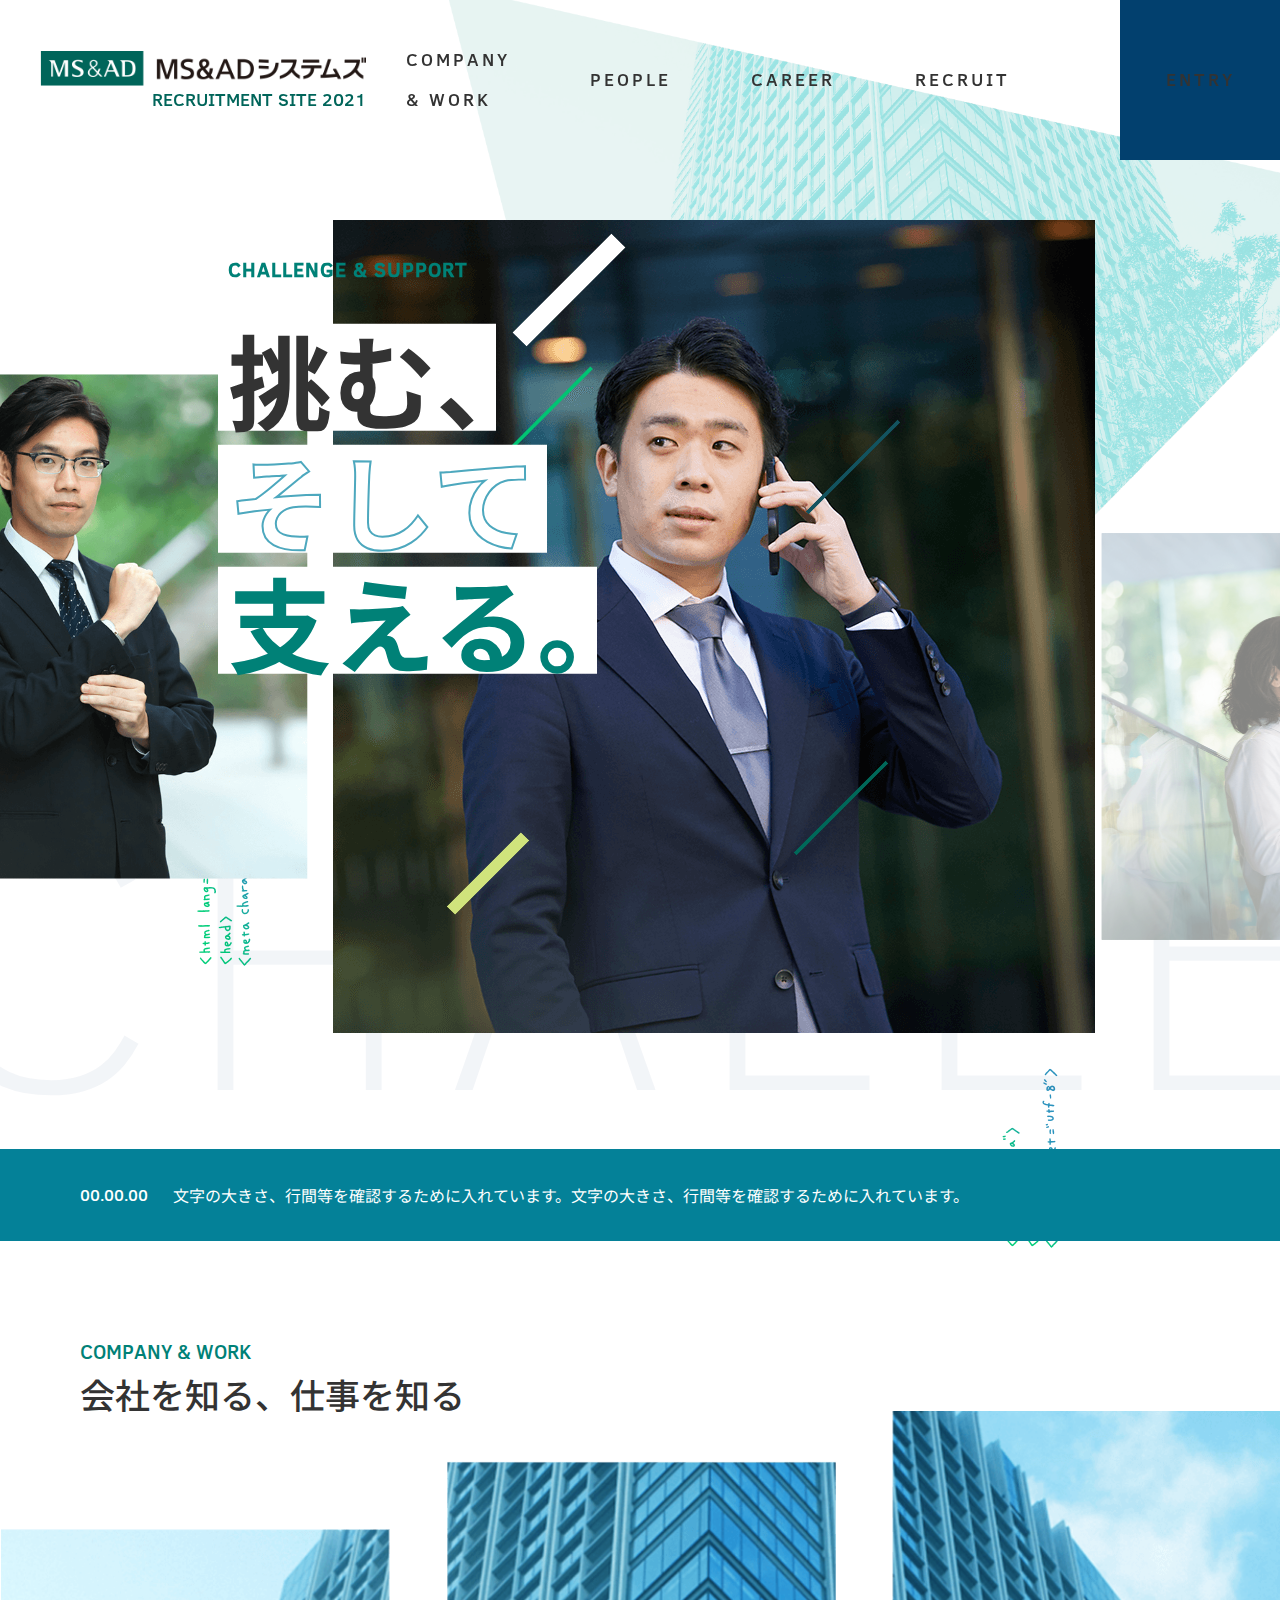
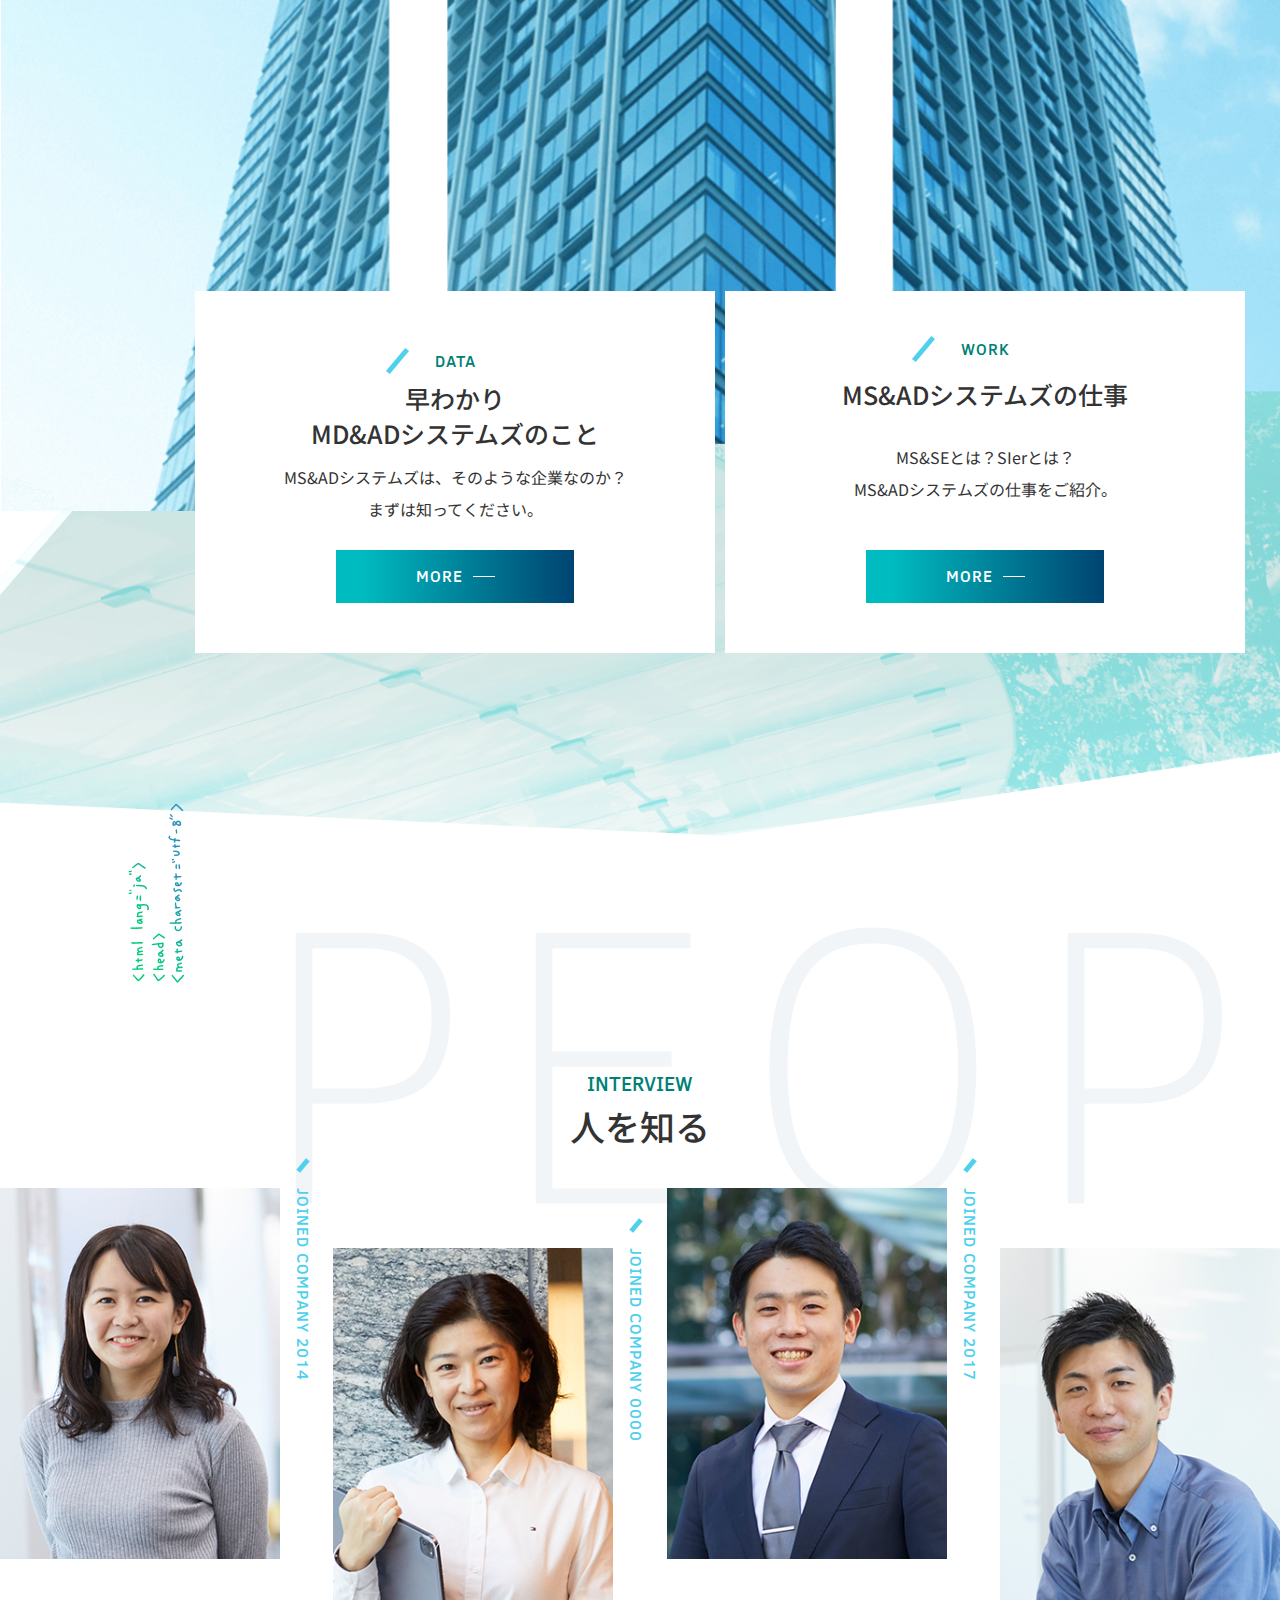
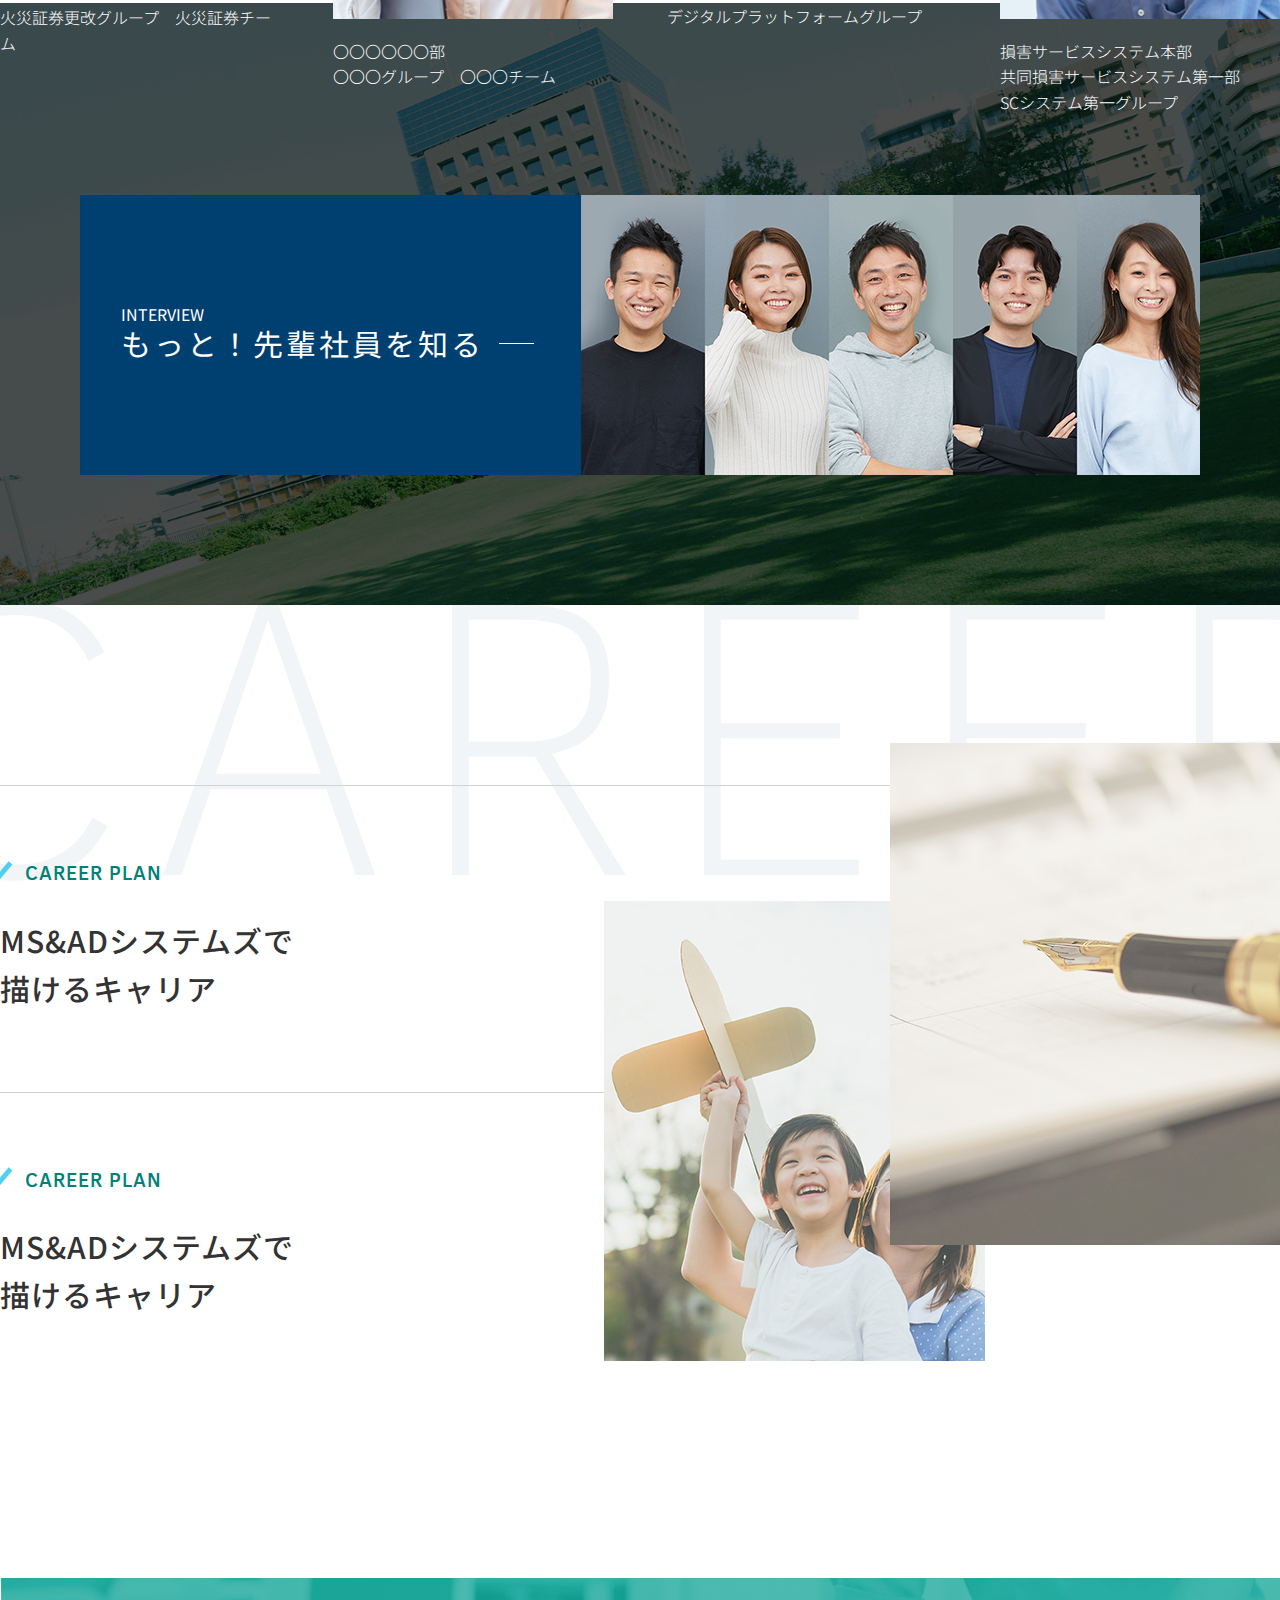
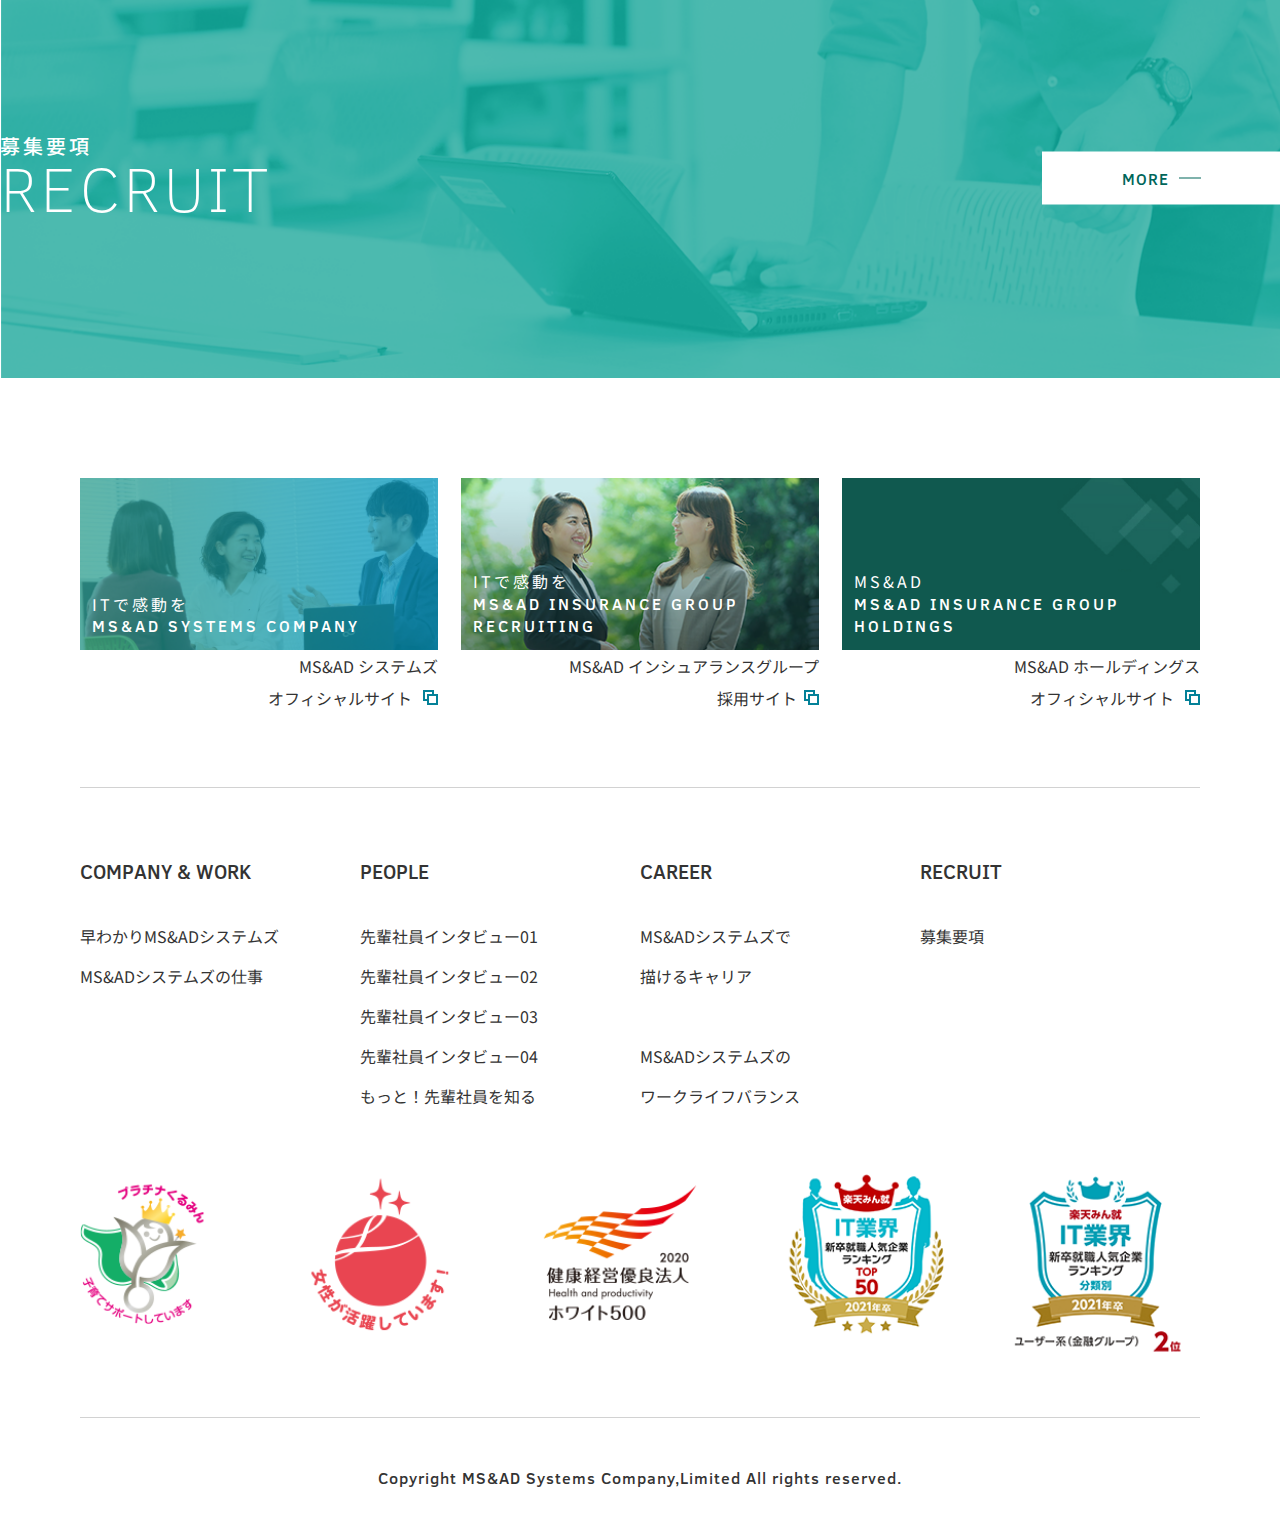
==== commit ba328a62: "a" ====
--- a/index.html
+++ b/index.html
@@ -240,10 +240,14 @@
 
             <section class="interview cm-box">
                 <div class="decoration">
-                    <figure>
+                    <figure class="bg">
                         <img src="./images/top/img_interview_box_bg.png" alt="PEOPLE">
                     </figure>
                     <div class="text">PEOPLE</div>
+                    <figure class="color-code child--1">
+                        <img src="./images/top/img_html_code.png" alt="CHALLENGE&SUPPORT">
+                    </figure>
+
                 </div>
                 <div class="interview__wrap cm-box__container">
                     <h2 class="cm-title">
@@ -539,6 +543,7 @@
     </div>
     <script src="./assets/js/jquery-3.5.1.min.js"></script>
     <script src="./assets/plugins/slick/slick.min.js"></script>
+    <script src="./js/genaral.js"></script>
     <script src="./js/top.js"></script>
 </body>
 
--- a/css/common.css
+++ b/css/common.css
@@ -124,10 +124,16 @@
 @media screen and (max-width: 1024px) {
     .nav .nav__logo {
         margin-left: 2rem;
-        max-width: 50%;
+        max-width: 30rem;
     }
     .nav .nav__logo span {
         font-size: 1.3rem;
+    }
+}
+
+@media screen and (max-width: 768px) {
+    .nav .nav__logo {
+        max-width: 50%;
     }
 }
 
@@ -409,6 +415,8 @@
     display: flex;
     flex-wrap: wrap;
     justify-content: space-between;
+    padding-bottom: 7.3rem;
+    border-bottom: 1px solid #d2d2d2;
 }
 
 .link-area .link__container a {
@@ -470,6 +478,9 @@
 }
 
 @media screen and (max-width: 1023px) {
+    .link-area .link__container {
+        padding-bottom: 3rem;
+    }
     .link-area .link__container a {
         max-width: 100%;
         margin-top: 3rem;
@@ -481,8 +492,6 @@
     display: flex;
     flex-wrap: wrap;
     margin-top: 7.3rem;
-    border-top: 1px solid #d2d2d2;
-    padding-top: 7.3rem;
 }
 
 .footer-area .footer__item {
@@ -508,9 +517,6 @@
 }
 
 @media screen and (max-width: 768px) {
-    .footer-area {
-        padding-top: 5rem;
-    }
     .footer-area .footer__item {
         max-width: 50%;
         margin-top: 3rem;
--- a/css/top.css
+++ b/css/top.css
@@ -266,6 +266,13 @@
     -webkit-text-stroke: 2px #4da8be;
 }
 
+@media screen and (-ms-high-contrast: active),
+(-ms-high-contrast: none) {
+    .mv .mv__slider-content h3 .title.stroke {
+        text-shadow: -1px -1px 0px #4da8be, 1px -1px 0px #4da8be, -1px 1px 0px #4da8be, 1px 1px 0px #4da8be;
+    }
+}
+
 .mv .mv__slider-content h3 .title:last-child {
     color: #008177;
 }
@@ -431,11 +438,18 @@
     left: 0;
 }
 
-.interview .decoration figure {
-    position: absolute;
-    bottom: 0;
-    left: 0;
-    right: 0;
+.interview .decoration .bg {
+    position: absolute;
+    bottom: 0;
+    left: 0;
+    right: 0;
+}
+
+.interview .decoration .color-code {
+    max-width: 57px;
+    position: absolute;
+    left: 10vw;
+    top: -7rem;
 }
 
 .interview .decoration .text {
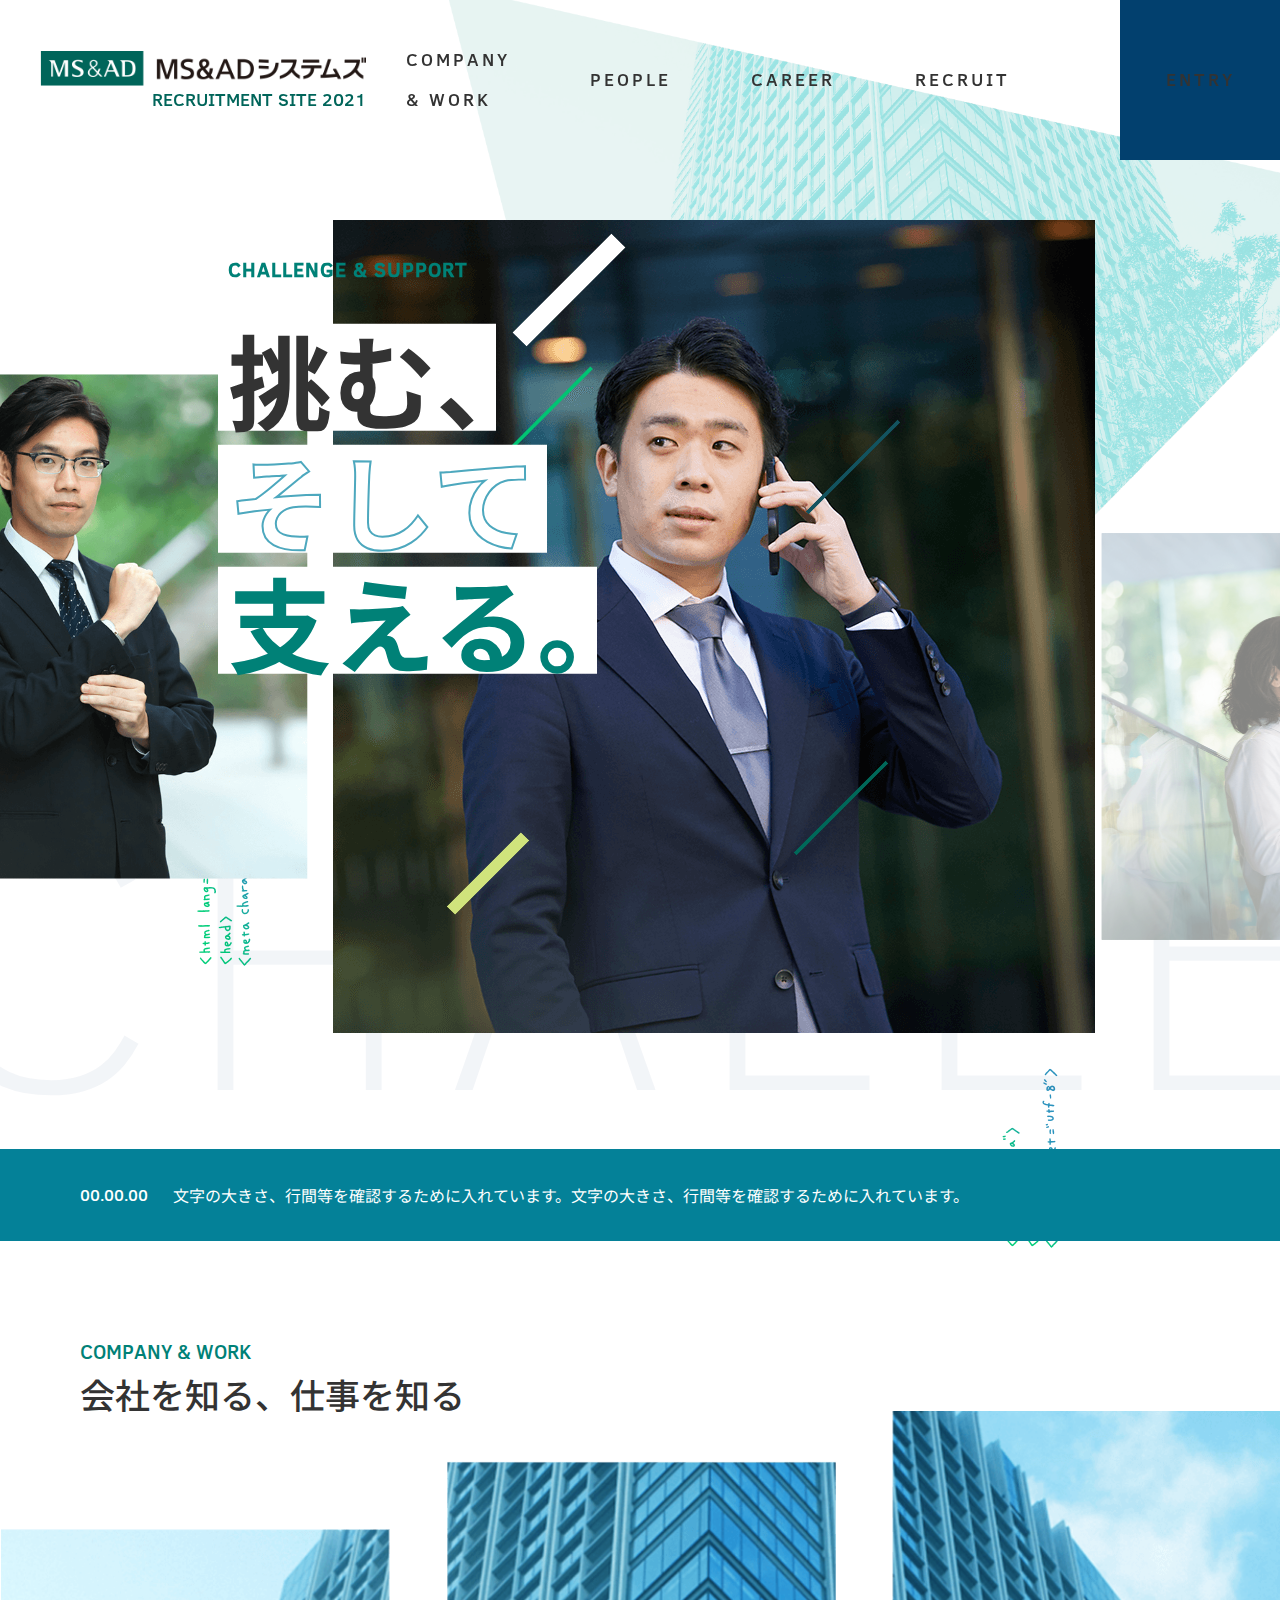
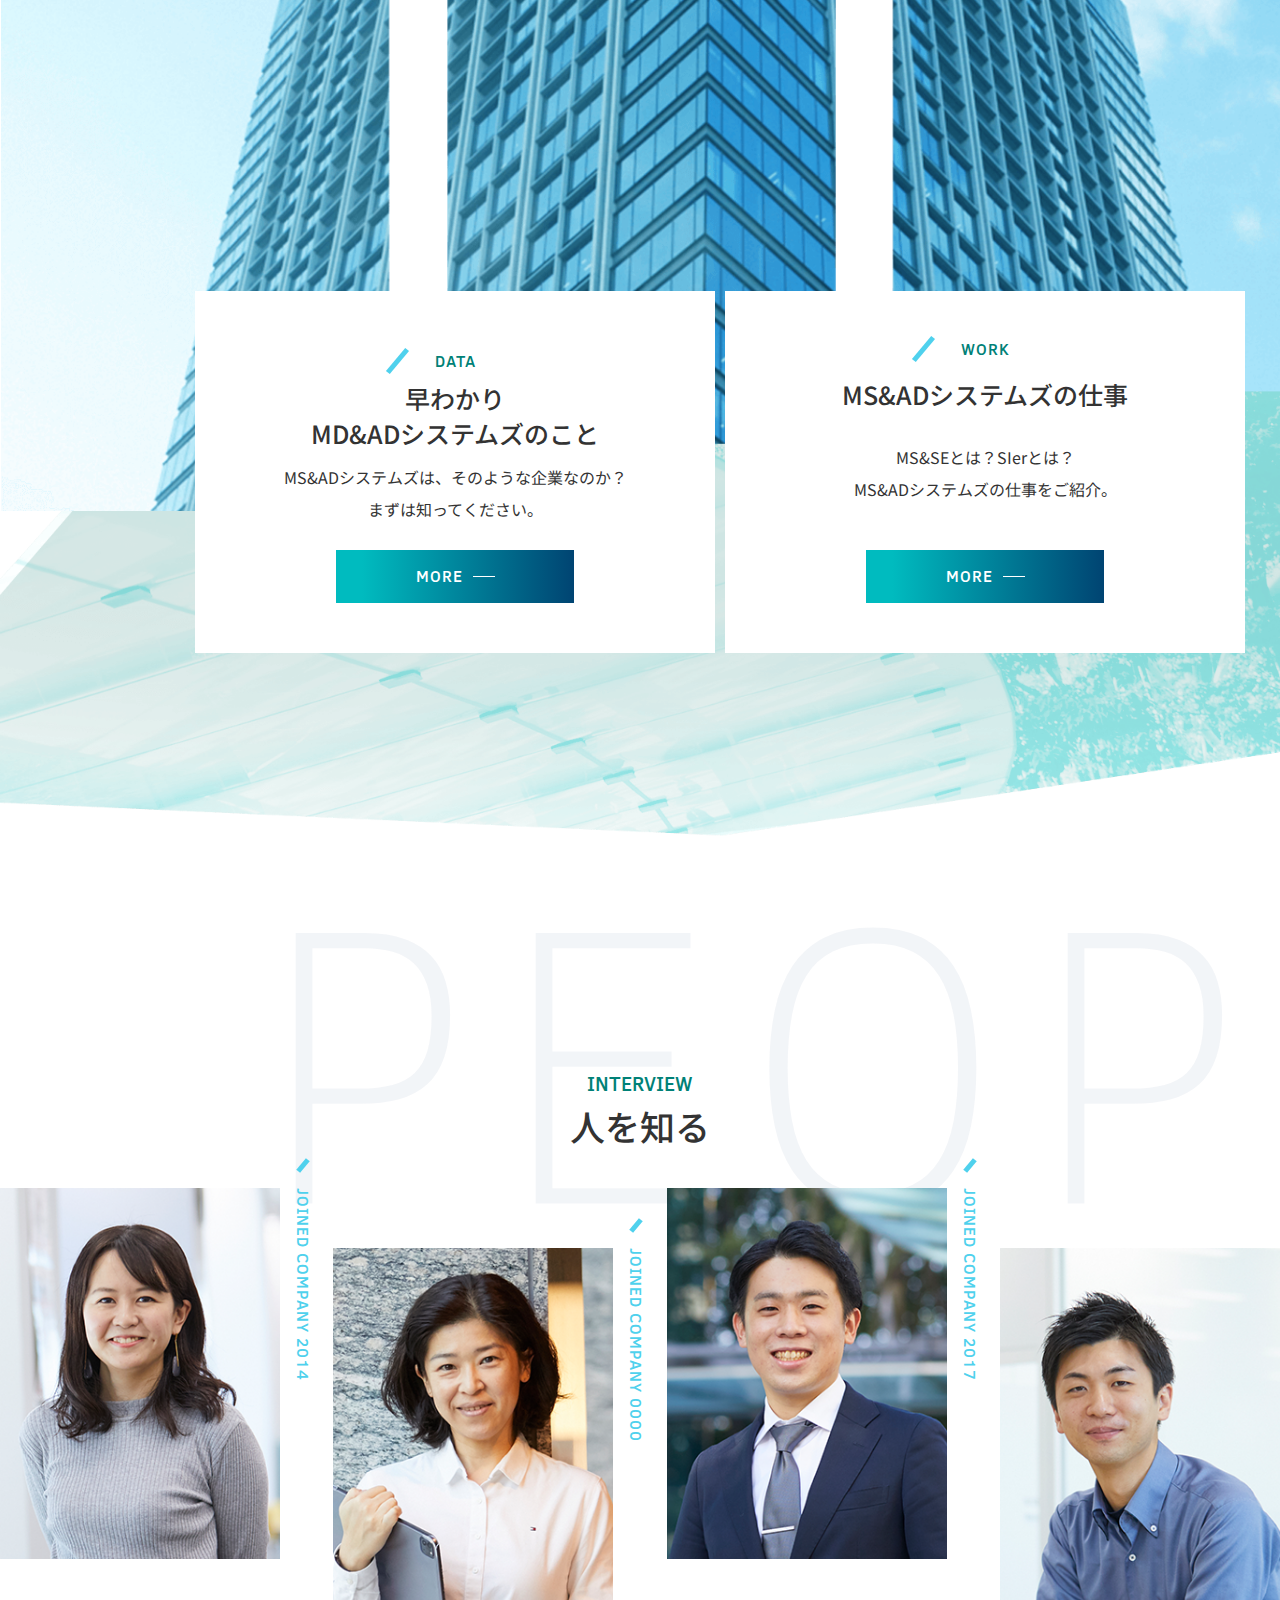
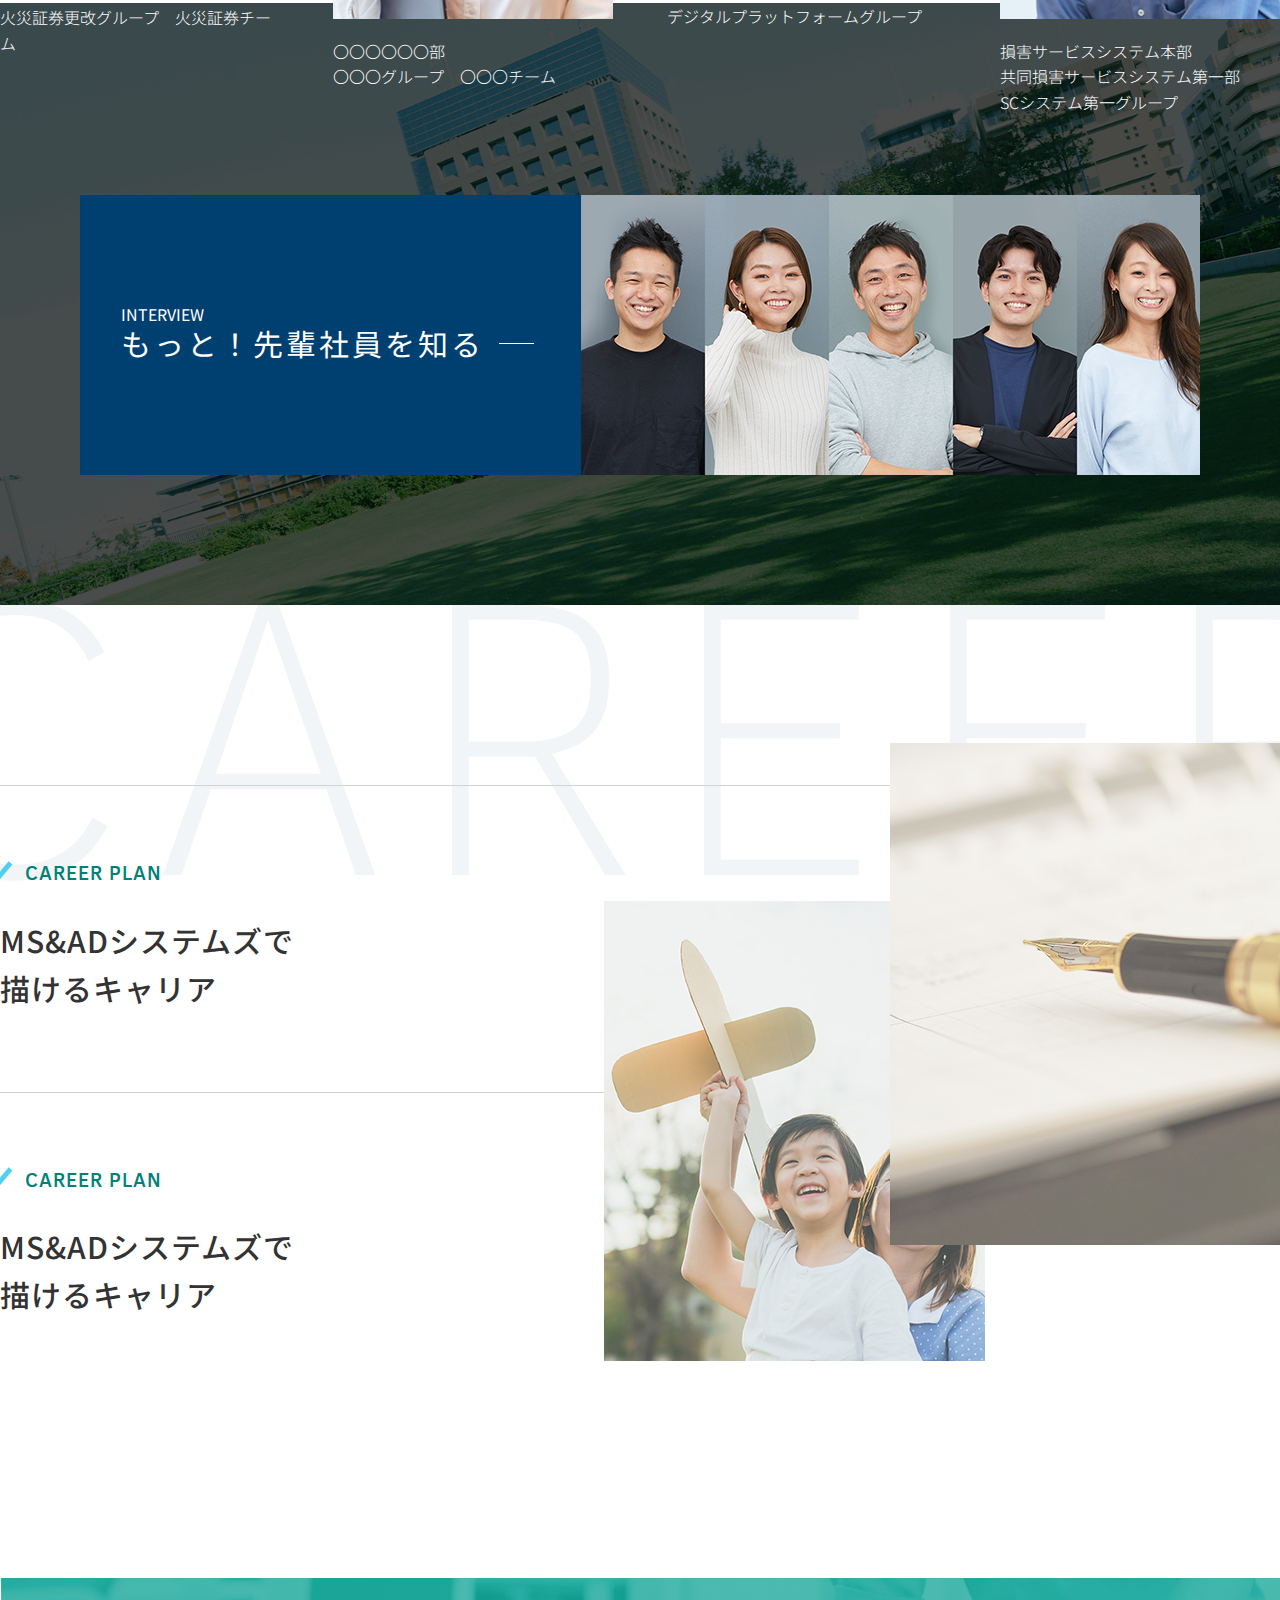
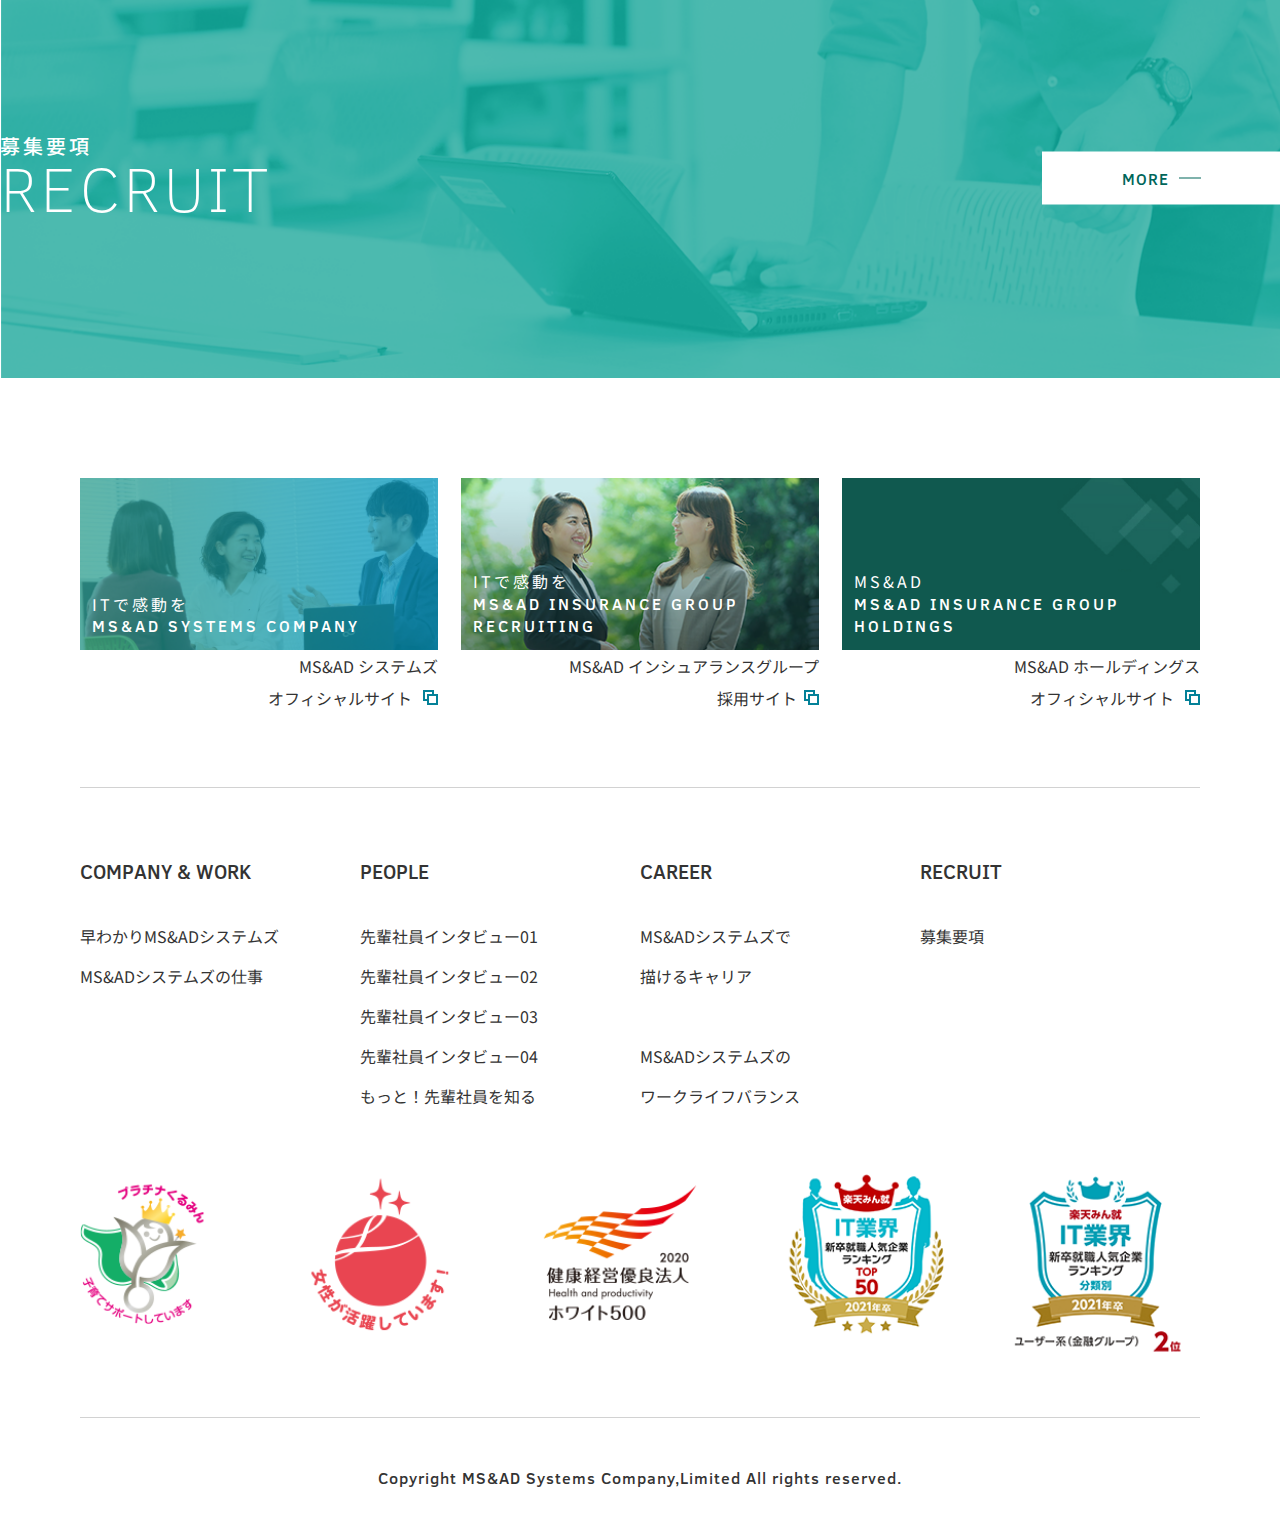
==== commit 56220a7c: "Merge branch 'master' of https://github.com/Ahihi250697/vietnum" ====
--- a/index.html
+++ b/index.html
@@ -240,14 +240,10 @@
 
             <section class="interview cm-box">
                 <div class="decoration">
-                    <figure class="bg">
+                    <figure>
                         <img src="./images/top/img_interview_box_bg.png" alt="PEOPLE">
                     </figure>
                     <div class="text">PEOPLE</div>
-                    <figure class="color-code child--1">
-                        <img src="./images/top/img_html_code.png" alt="CHALLENGE&SUPPORT">
-                    </figure>
-
                 </div>
                 <div class="interview__wrap cm-box__container">
                     <h2 class="cm-title">
@@ -543,7 +539,6 @@
     </div>
     <script src="./assets/js/jquery-3.5.1.min.js"></script>
     <script src="./assets/plugins/slick/slick.min.js"></script>
-    <script src="./js/genaral.js"></script>
     <script src="./js/top.js"></script>
 </body>
 
--- a/css/common.css
+++ b/css/common.css
@@ -124,16 +124,10 @@
 @media screen and (max-width: 1024px) {
     .nav .nav__logo {
         margin-left: 2rem;
-        max-width: 30rem;
+        max-width: 50%;
     }
     .nav .nav__logo span {
         font-size: 1.3rem;
-    }
-}
-
-@media screen and (max-width: 768px) {
-    .nav .nav__logo {
-        max-width: 50%;
     }
 }
 
@@ -415,8 +409,6 @@
     display: flex;
     flex-wrap: wrap;
     justify-content: space-between;
-    padding-bottom: 7.3rem;
-    border-bottom: 1px solid #d2d2d2;
 }
 
 .link-area .link__container a {
@@ -478,9 +470,6 @@
 }
 
 @media screen and (max-width: 1023px) {
-    .link-area .link__container {
-        padding-bottom: 3rem;
-    }
     .link-area .link__container a {
         max-width: 100%;
         margin-top: 3rem;
@@ -492,6 +481,8 @@
     display: flex;
     flex-wrap: wrap;
     margin-top: 7.3rem;
+    border-top: 1px solid #d2d2d2;
+    padding-top: 7.3rem;
 }
 
 .footer-area .footer__item {
@@ -517,6 +508,9 @@
 }
 
 @media screen and (max-width: 768px) {
+    .footer-area {
+        padding-top: 5rem;
+    }
     .footer-area .footer__item {
         max-width: 50%;
         margin-top: 3rem;
--- a/css/top.css
+++ b/css/top.css
@@ -266,13 +266,6 @@
     -webkit-text-stroke: 2px #4da8be;
 }
 
-@media screen and (-ms-high-contrast: active),
-(-ms-high-contrast: none) {
-    .mv .mv__slider-content h3 .title.stroke {
-        text-shadow: -1px -1px 0px #4da8be, 1px -1px 0px #4da8be, -1px 1px 0px #4da8be, 1px 1px 0px #4da8be;
-    }
-}
-
 .mv .mv__slider-content h3 .title:last-child {
     color: #008177;
 }
@@ -438,18 +431,11 @@
     left: 0;
 }
 
-.interview .decoration .bg {
-    position: absolute;
-    bottom: 0;
-    left: 0;
-    right: 0;
-}
-
-.interview .decoration .color-code {
-    max-width: 57px;
-    position: absolute;
-    left: 10vw;
-    top: -7rem;
+.interview .decoration figure {
+    position: absolute;
+    bottom: 0;
+    left: 0;
+    right: 0;
 }
 
 .interview .decoration .text {
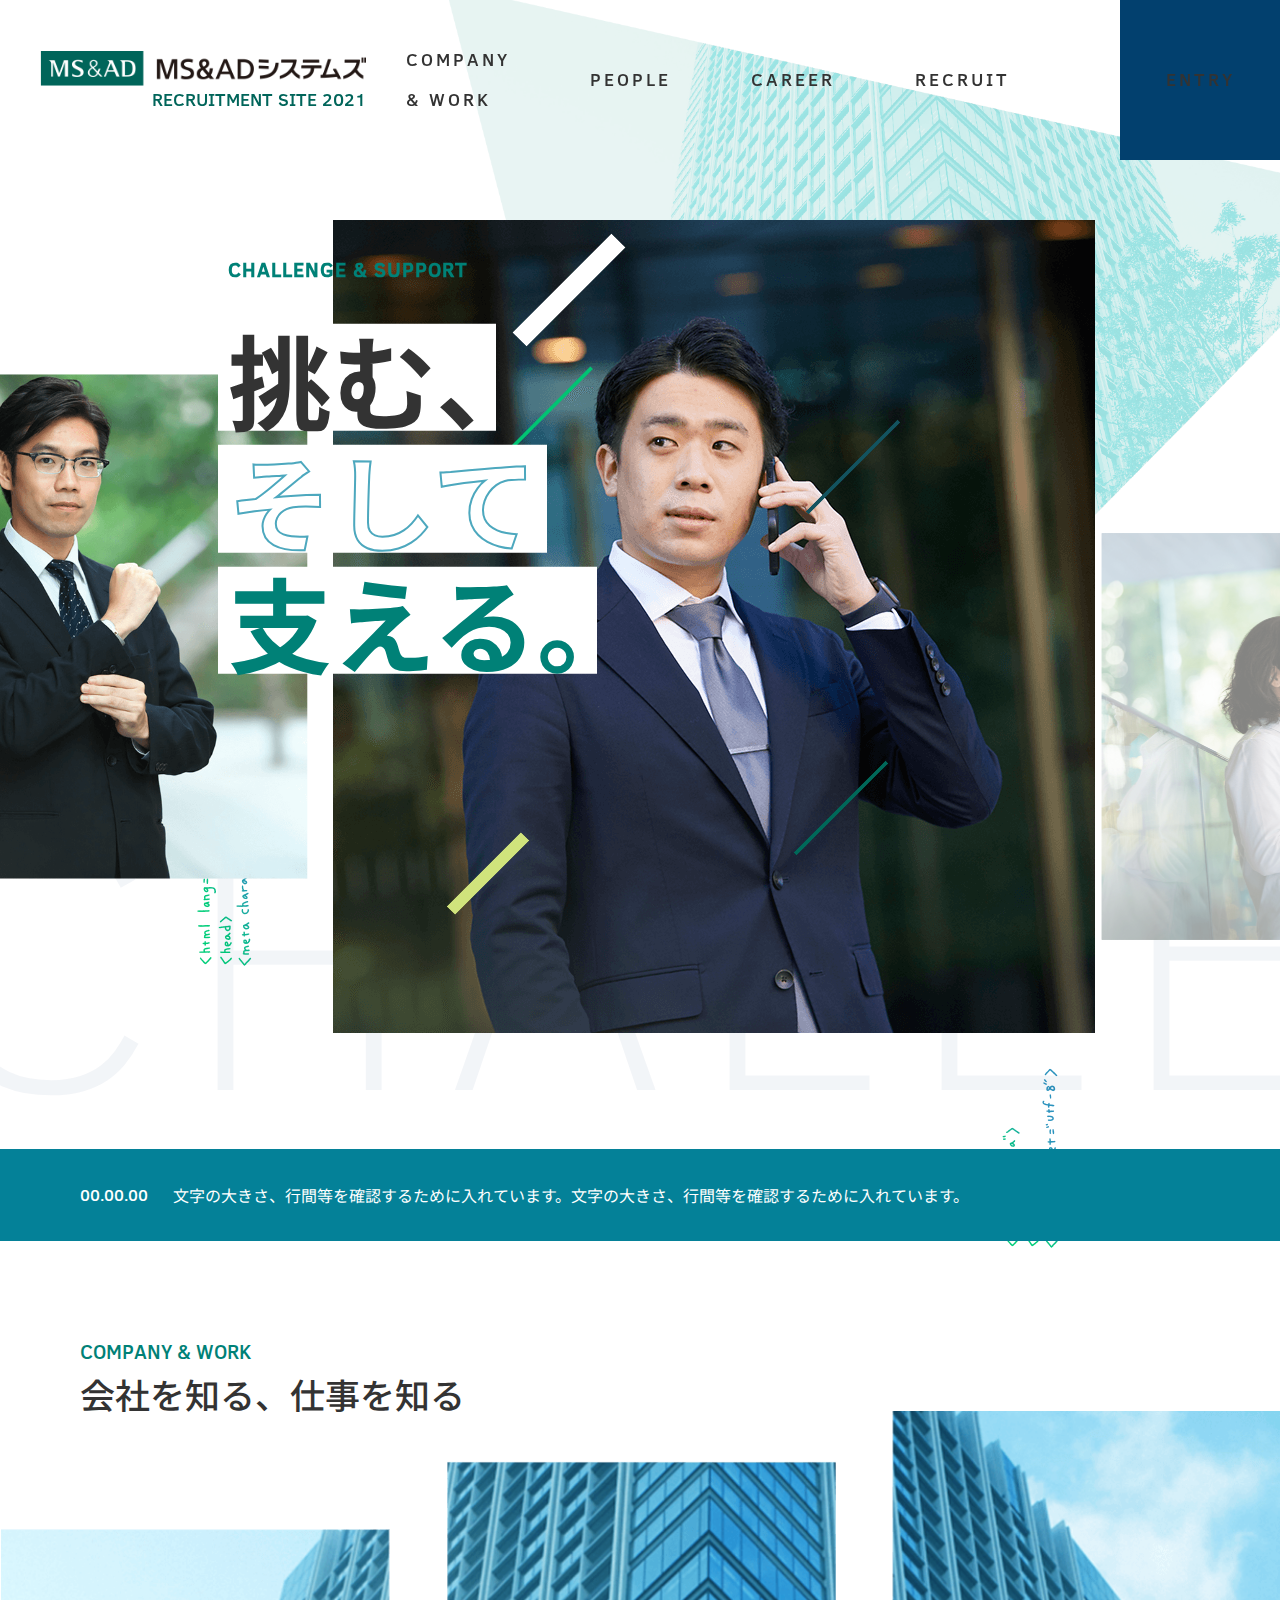
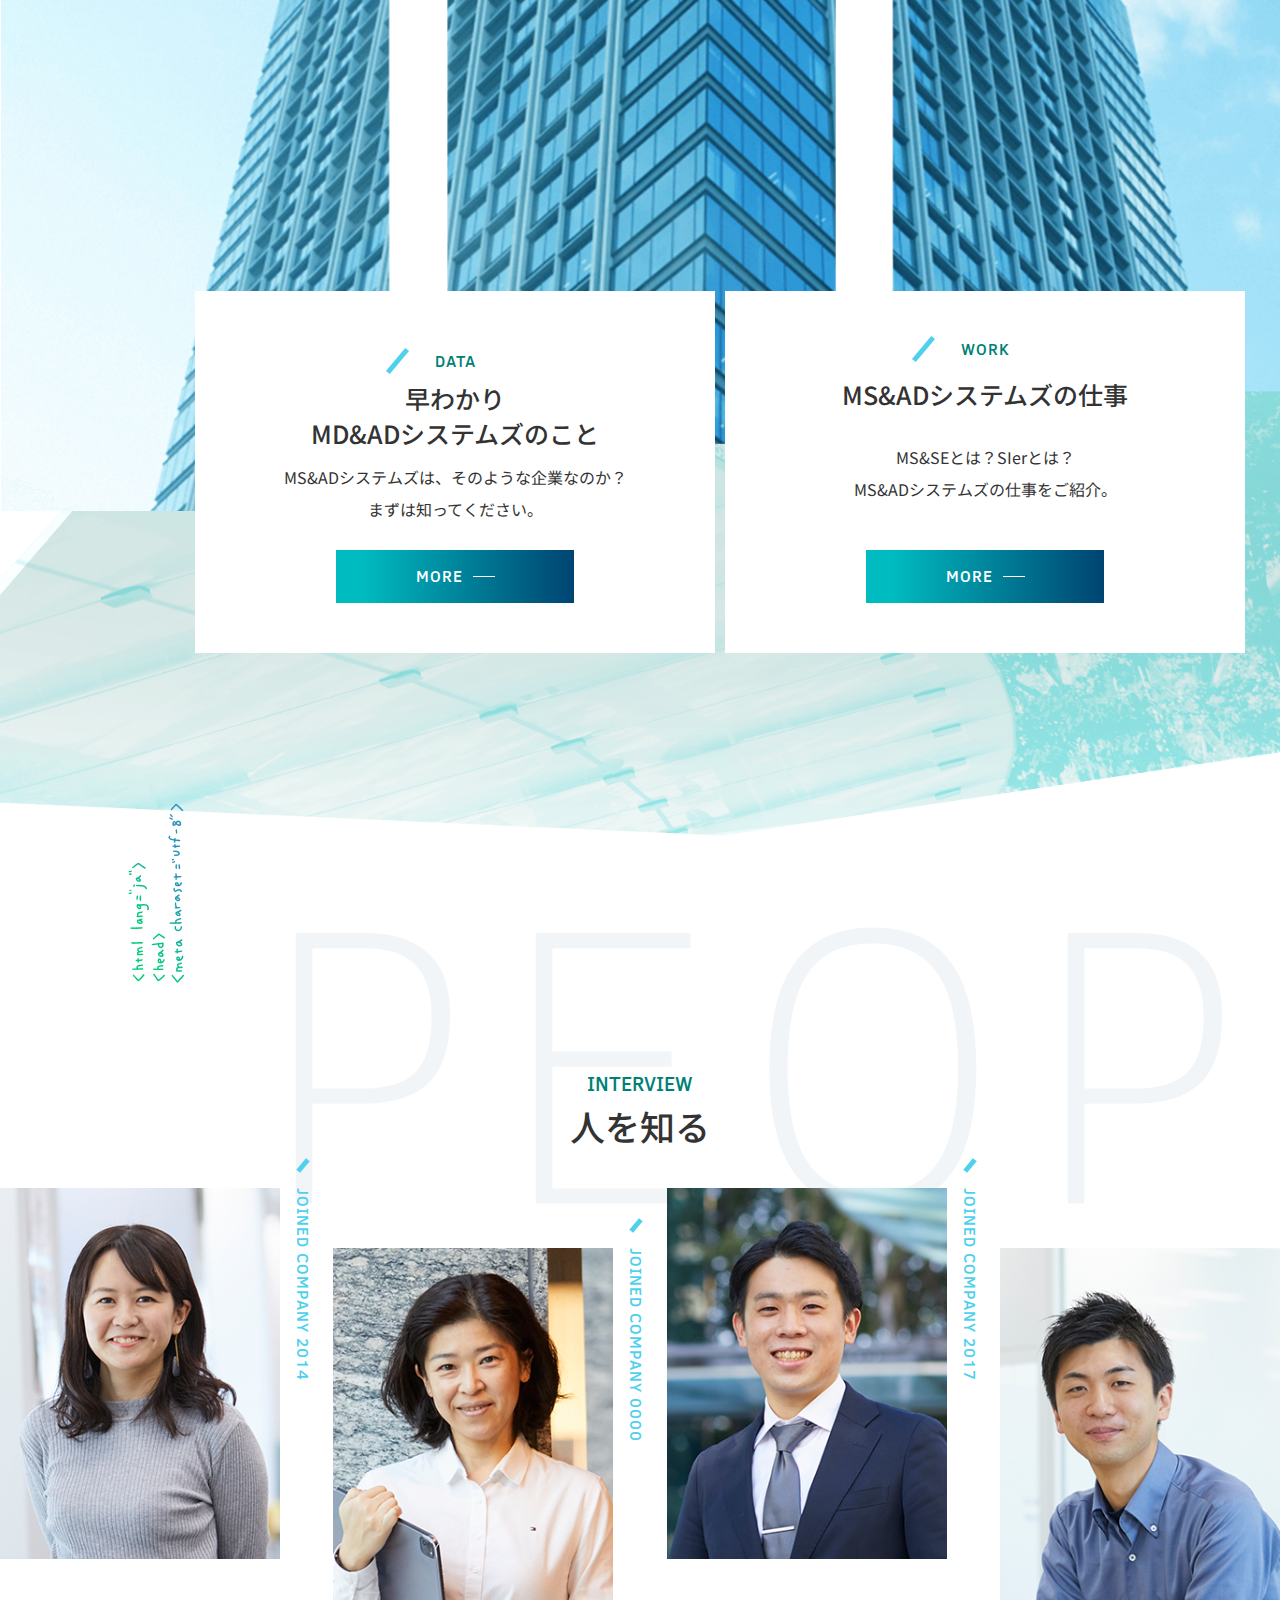
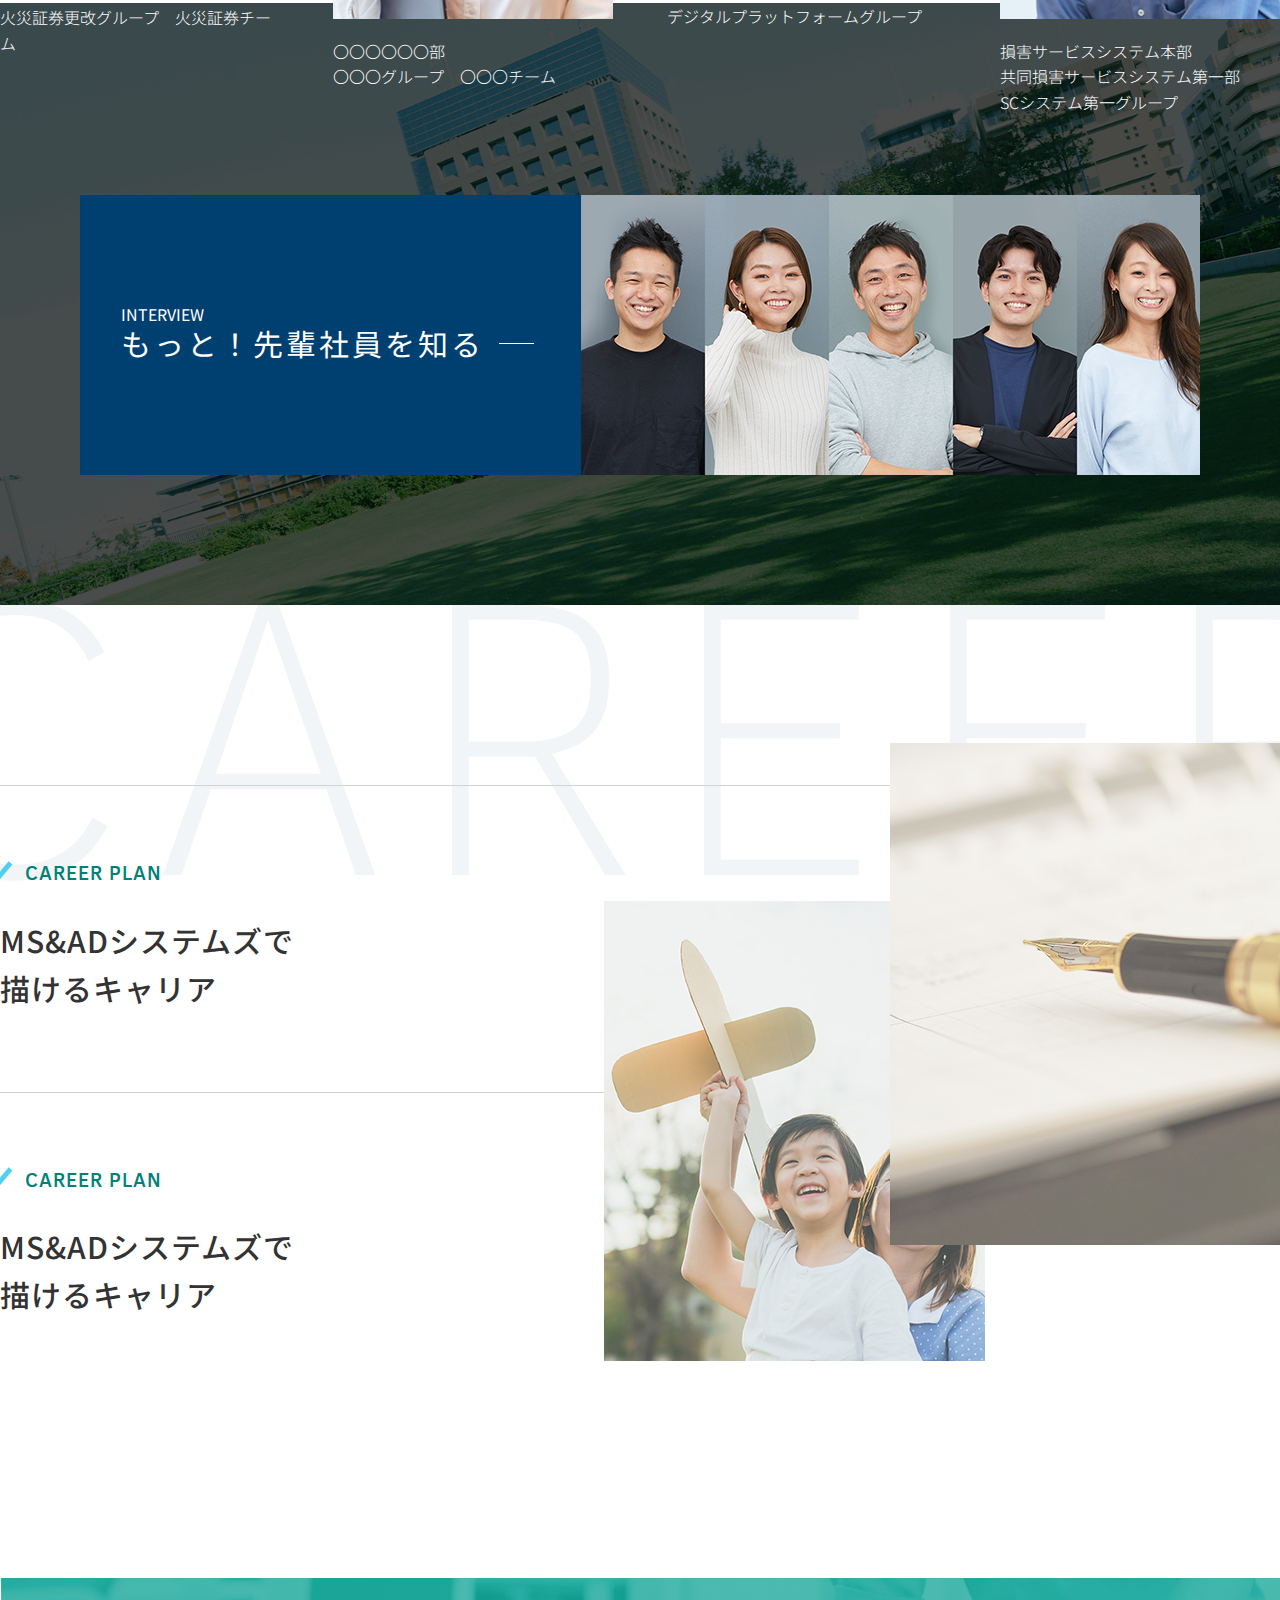
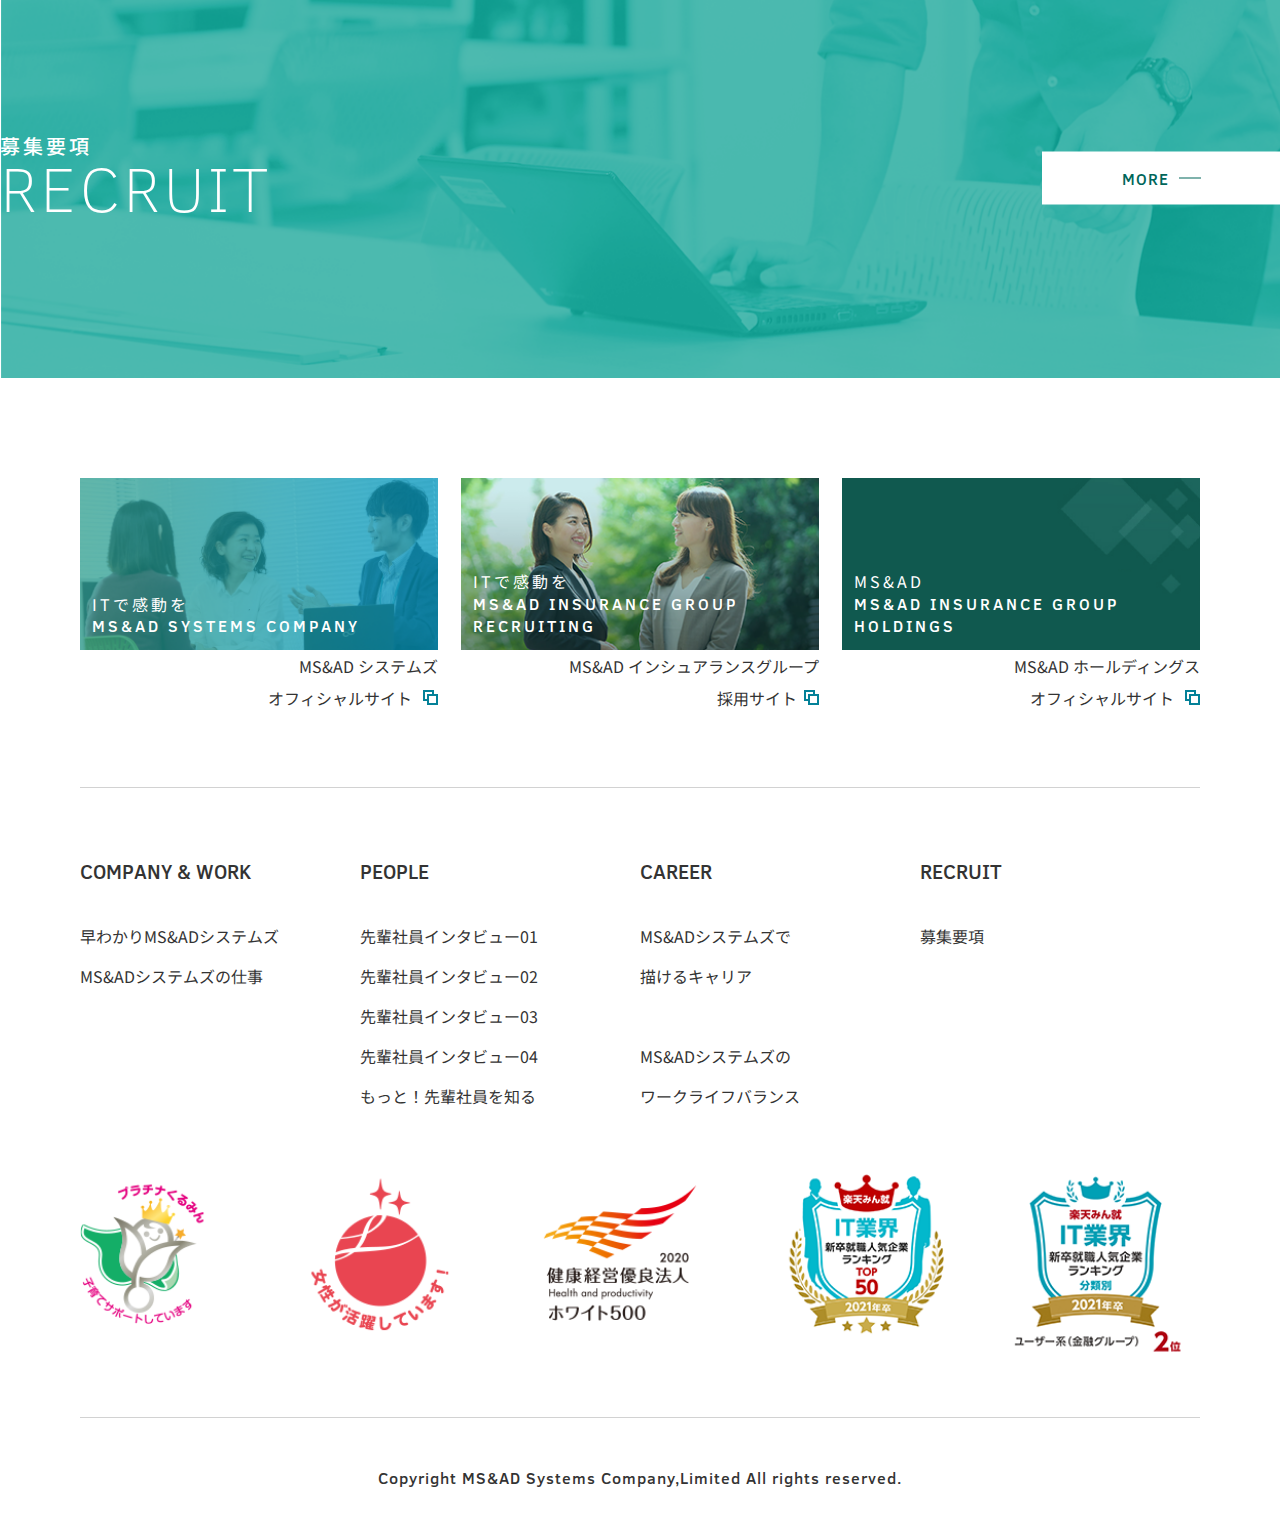
==== commit d910dbfe: "Merge branch 'master' of https://github.com/Ahihi250697/vietnum" ====
--- a/index.html
+++ b/index.html
@@ -240,10 +240,14 @@
 
             <section class="interview cm-box">
                 <div class="decoration">
-                    <figure>
+                    <figure class="bg">
                         <img src="./images/top/img_interview_box_bg.png" alt="PEOPLE">
                     </figure>
                     <div class="text">PEOPLE</div>
+                    <figure class="color-code child--1">
+                        <img src="./images/top/img_html_code.png" alt="CHALLENGE&SUPPORT">
+                    </figure>
+
                 </div>
                 <div class="interview__wrap cm-box__container">
                     <h2 class="cm-title">
@@ -539,6 +543,7 @@
     </div>
     <script src="./assets/js/jquery-3.5.1.min.js"></script>
     <script src="./assets/plugins/slick/slick.min.js"></script>
+    <script src="./js/genaral.js"></script>
     <script src="./js/top.js"></script>
 </body>
 
--- a/css/common.css
+++ b/css/common.css
@@ -124,10 +124,16 @@
 @media screen and (max-width: 1024px) {
     .nav .nav__logo {
         margin-left: 2rem;
-        max-width: 50%;
+        max-width: 30rem;
     }
     .nav .nav__logo span {
         font-size: 1.3rem;
+    }
+}
+
+@media screen and (max-width: 768px) {
+    .nav .nav__logo {
+        max-width: 50%;
     }
 }
 
@@ -409,6 +415,8 @@
     display: flex;
     flex-wrap: wrap;
     justify-content: space-between;
+    padding-bottom: 7.3rem;
+    border-bottom: 1px solid #d2d2d2;
 }
 
 .link-area .link__container a {
@@ -470,6 +478,9 @@
 }
 
 @media screen and (max-width: 1023px) {
+    .link-area .link__container {
+        padding-bottom: 3rem;
+    }
     .link-area .link__container a {
         max-width: 100%;
         margin-top: 3rem;
@@ -481,8 +492,6 @@
     display: flex;
     flex-wrap: wrap;
     margin-top: 7.3rem;
-    border-top: 1px solid #d2d2d2;
-    padding-top: 7.3rem;
 }
 
 .footer-area .footer__item {
@@ -508,9 +517,6 @@
 }
 
 @media screen and (max-width: 768px) {
-    .footer-area {
-        padding-top: 5rem;
-    }
     .footer-area .footer__item {
         max-width: 50%;
         margin-top: 3rem;
--- a/css/top.css
+++ b/css/top.css
@@ -266,6 +266,13 @@
     -webkit-text-stroke: 2px #4da8be;
 }
 
+@media screen and (-ms-high-contrast: active),
+(-ms-high-contrast: none) {
+    .mv .mv__slider-content h3 .title.stroke {
+        text-shadow: -1px -1px 0px #4da8be, 1px -1px 0px #4da8be, -1px 1px 0px #4da8be, 1px 1px 0px #4da8be;
+    }
+}
+
 .mv .mv__slider-content h3 .title:last-child {
     color: #008177;
 }
@@ -431,11 +438,18 @@
     left: 0;
 }
 
-.interview .decoration figure {
-    position: absolute;
-    bottom: 0;
-    left: 0;
-    right: 0;
+.interview .decoration .bg {
+    position: absolute;
+    bottom: 0;
+    left: 0;
+    right: 0;
+}
+
+.interview .decoration .color-code {
+    max-width: 57px;
+    position: absolute;
+    left: 10vw;
+    top: -7rem;
 }
 
 .interview .decoration .text {
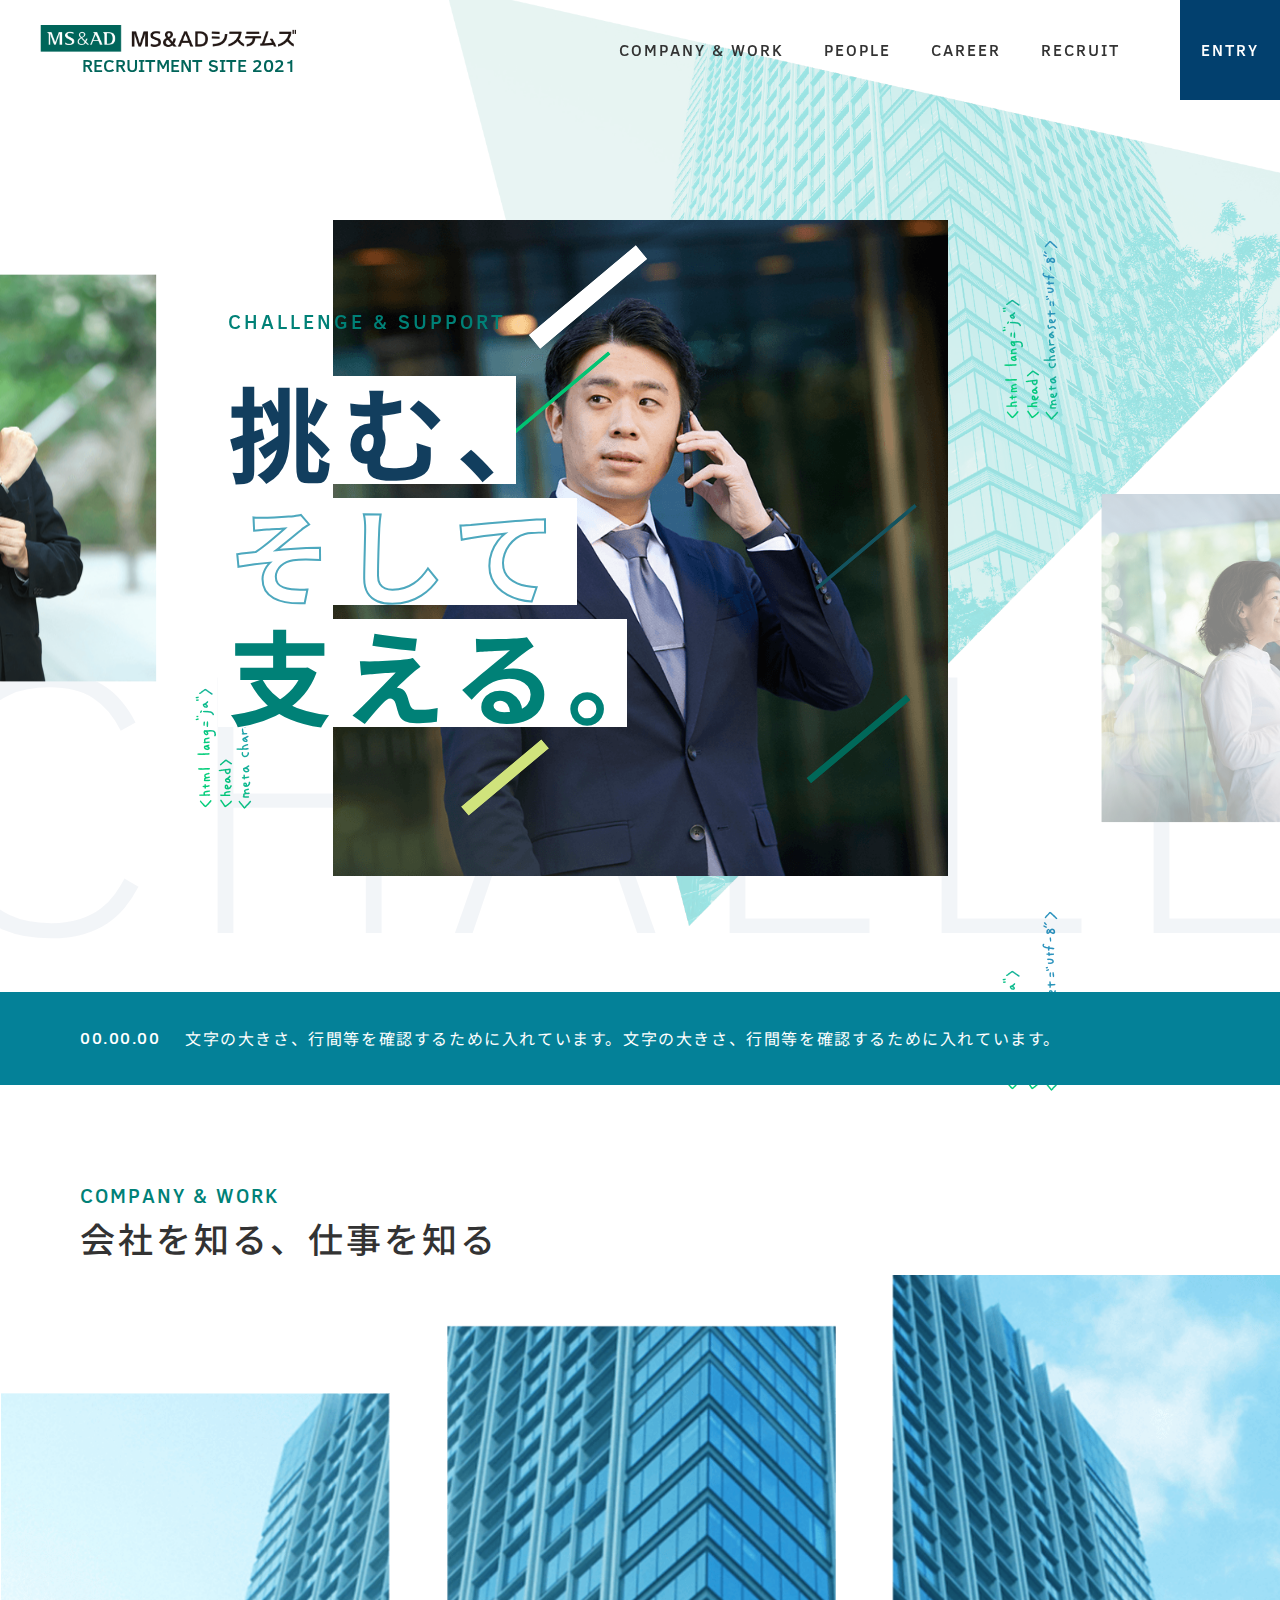
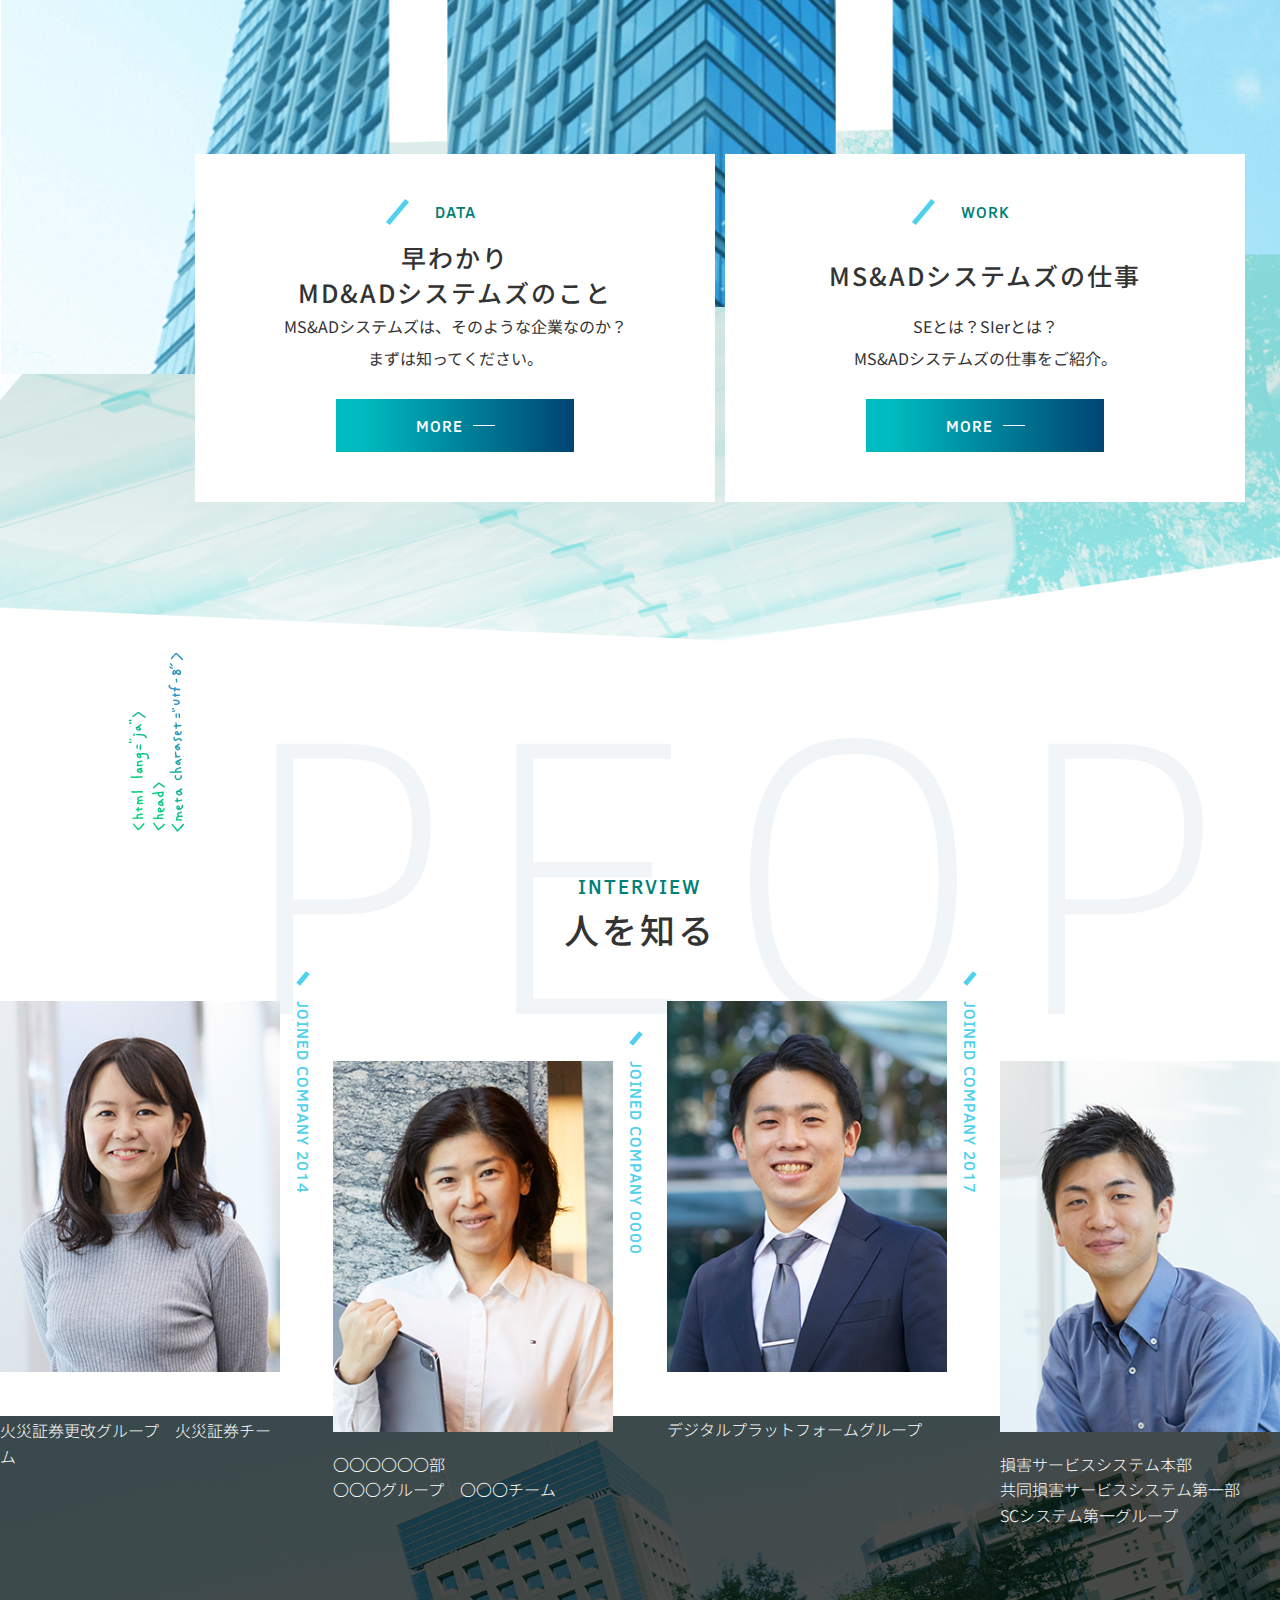
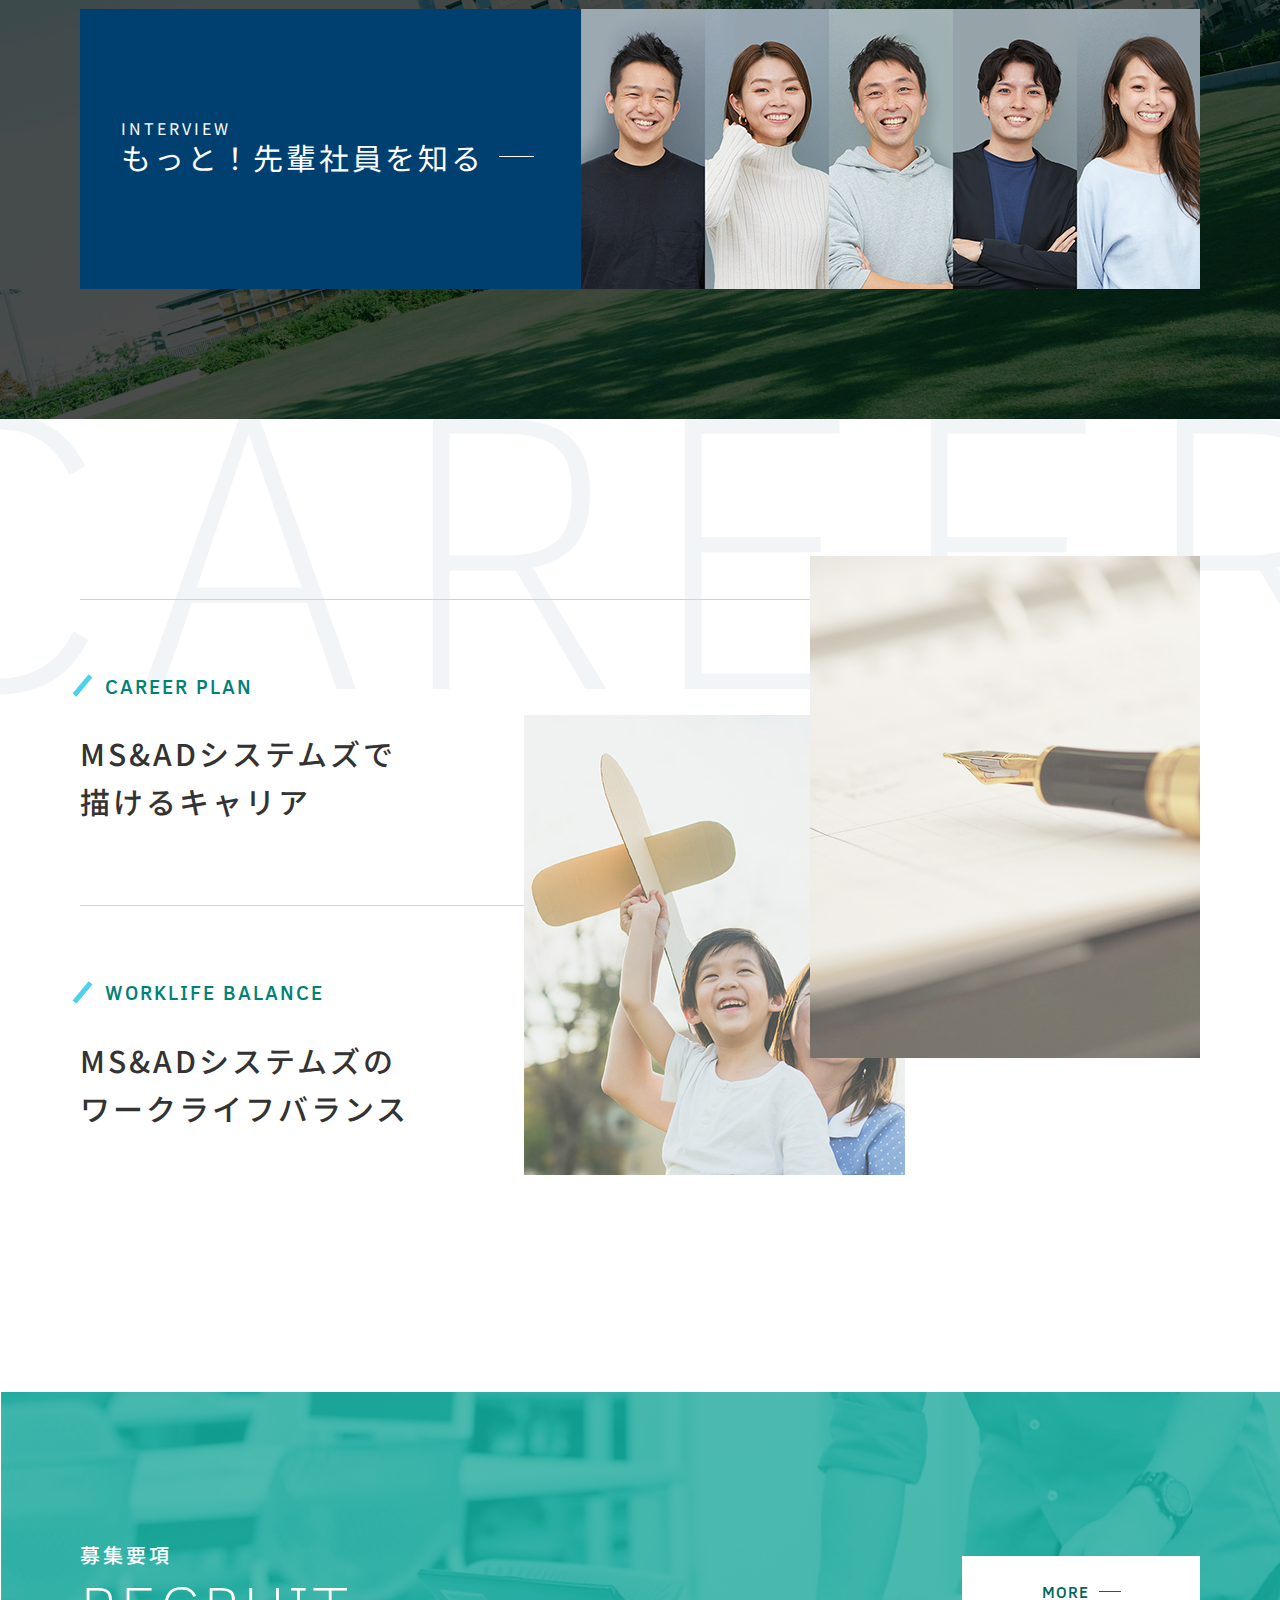
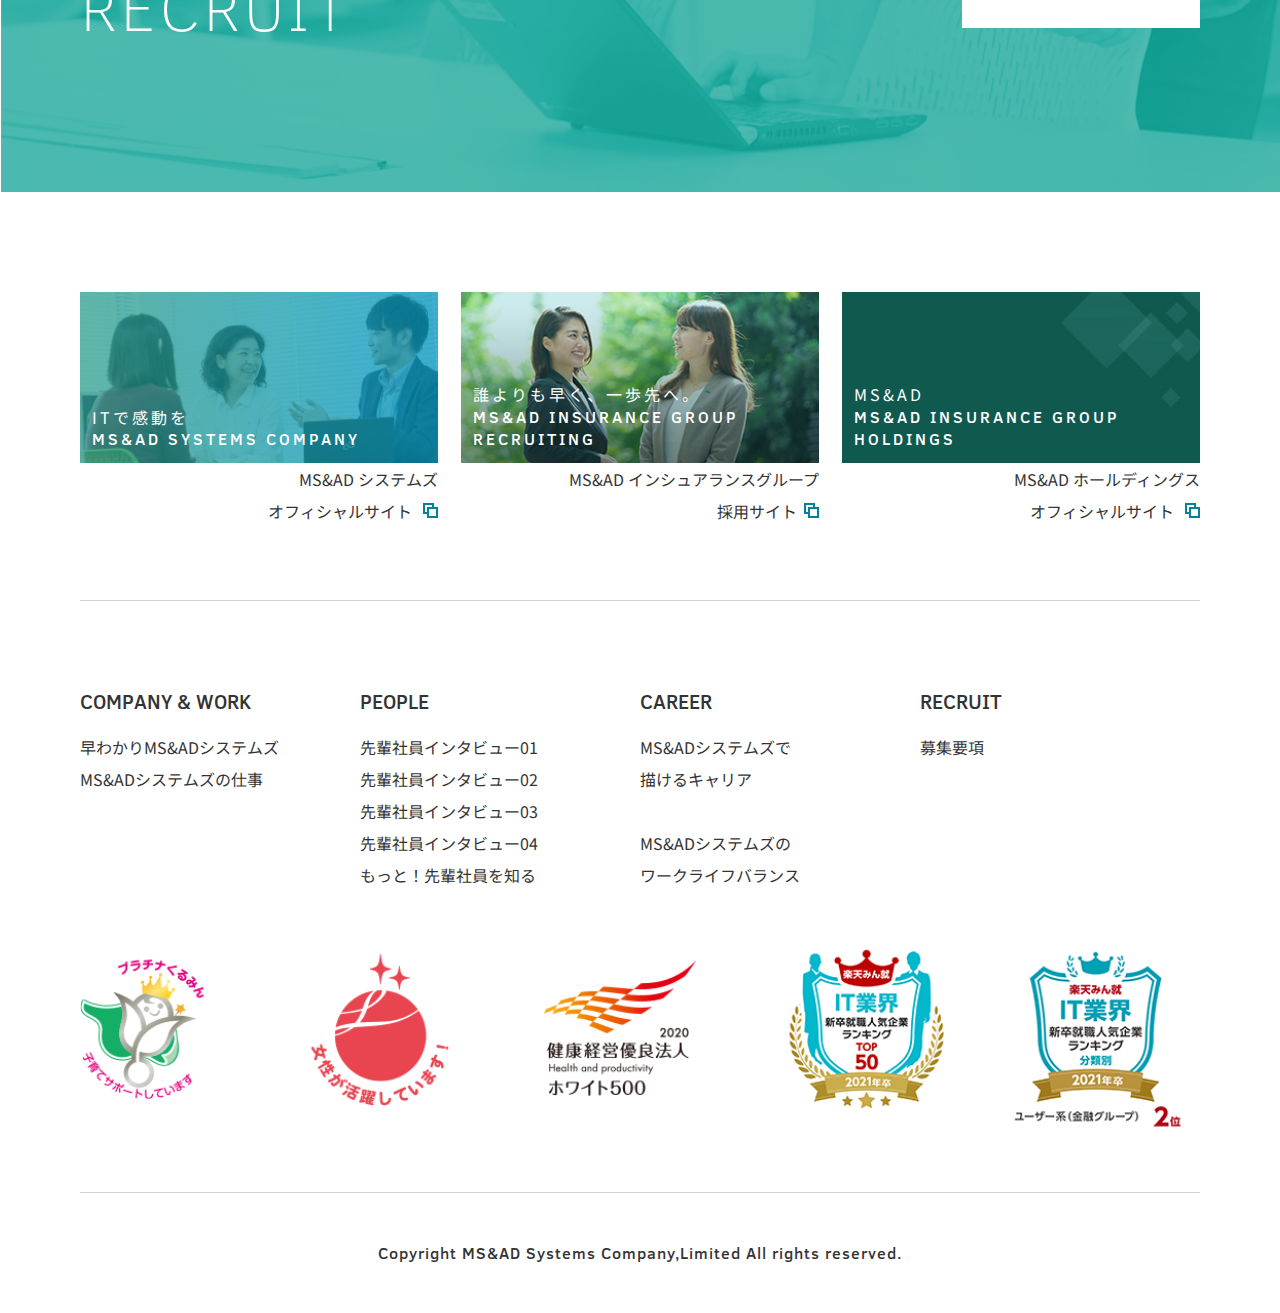
==== commit 06ed5068: "index01" ====
--- a/index.html
+++ b/index.html
@@ -5,7 +5,8 @@
     <meta charset="utf-8">
     <meta http-equiv="X-UA-Compatible" content="IE=edge">
     <meta name="format-detection" content="telephone=no, address=no, email=no">
-    <meta name="viewport" content="width=device-width, initial-scale=-1, user-scalable=yes">
+    <!-- <meta name="viewport" content="width=device-width, initial-scale=-1, user-scalable=yes"> -->
+    <meta name="viewport" content="width=device-width, minimum-scale=1.0, maximum-scale=10.0, user-scalable=yes">
     <meta property="og:type" content="website">
     <meta property="og:url" content="">
     <meta property="og:image" content="">
@@ -14,536 +15,619 @@
     <meta property="og:description" content="">
     <meta name="keywords" content="">
     <meta name="description" content="">
-    <style></style>
+    <link rel="preconnect" href="https://fonts.gstatic.com">
+    <link href="https://fonts.googleapis.com/css2?family=Noto+Sans+JP:wght@300;400;500;700&display=swap" rel="stylesheet">
     <link href="./assets/css/reset.css" rel="stylesheet">
     <link href="./assets/css/bootstrap_custom.css" rel="stylesheet">
-
     <link href="./assets/plugins/slick/slick.css" rel="stylesheet">
     <link href="./assets/plugins/slick/slick-theme.css" rel="stylesheet">
     <link href="./css/common.css" rel="stylesheet">
     <link href="./css/top.css" rel="stylesheet">
 
     <!-- build:addcss -->
-    <title>TOP</title>
+    <title>MS&ADシステムズ RECRUITMENT SITE2021</title>
+
+    <!-- ーーーーーーーーーーーーーー -->
+    <!-- Global site tag (gtag.js) - Google Analytics -->
+    <script async src="https://www.googletagmanager.com/gtag/js?id=G-HWM0DFL6JJ"></script>
+    <script>
+        window.dataLayer = window.dataLayer || [];
+
+        function gtag() {
+            dataLayer.push(arguments);
+        }
+        gtag('js', new Date());
+
+        gtag('config', 'G-HWM0DFL6JJ');
+    </script>
+    <!-- ーーーーーーーーーーーーーー -->
 
 </head>
 
 <body>
-    <div class="warpper">
-        <header>
-            <!-- #region: header-->
-            <nav class="nav">
-                <h1 class="nav__logo">
+
+    <header>
+        <!-- #region: header-->
+        <nav class="nav">
+            <h1 class="nav__logo">
+                <a href="./index01.html">
                     <img src="./images/common/img_logo.png" alt="RECRUITMENT SITE 2021">
                     <span>RECRUITMENT SITE 2021</span>
-                </h1>
-                <div class="nav__navbar">
-                    <ul class="nav__menu">
-                        <li>
-                            <a href="#" class="nav-item">
+                </a>
+            </h1>
+            <div class="nav__navbar">
+                <ul class="nav__menu">
+                    <li>
+                        <a href="#" class="nav-item">
                                 COMPANY & WORK
                             </a>
-                        </li>
-                        <li>
-                            <a href="#" class="nav-item">
+                    </li>
+                    <li>
+                        <a href="#" class="nav-item">
                                 PEOPLE
                             </a>
-                        </li>
-                        <li>
-                            <a href="#" class="nav-item">
+                    </li>
+                    <li>
+                        <a href="#" class="nav-item">
                                 CAREER
                             </a>
-                        </li>
-                        <li>
-                            <a href="#" class="nav-item">
+                    </li>
+                    <li>
+                        <a href="#" class="nav-item">
                                 RECRUIT
                             </a>
-                        </li>
-                        <li>
-                            <a href="#" class="nav-item nav-entry">
+                    </li>
+                    <li>
+                        <a href="#" class="nav-item nav-entry">
                                 ENTRY
                             </a>
-                        </li>
-                    </ul>
-                </div>
-
-            </nav>
-            <div class="hamburger">
-                <span></span>
-                <span></span>
-            </div>
-            <!-- #endregion -->
-        </header>
-        <main>
-            <!-- #region: main -->
-            <section class="mv">
-                <div class="decoration">
-                    <figure class="background">
-                        <img src="./images/top/img_mv_decor_bg.png" alt="CHALLENGE&SUPPORT">
-                    </figure>
-                    <div class="text">
-                        CHALLENGE&SUPPORT
-                    </div>
-
-                    <figure class="color-code child--1">
-                        <img src="./images/top/img_html_code.png" alt="CHALLENGE&SUPPORT">
-                    </figure>
-                    <figure class="color-code child--2">
-                        <img src="./images/top/img_html_code.png" alt="CHALLENGE&SUPPORT">
-                    </figure>
-                    <figure class="color-code child--3">
-                        <img src="./images/top/img_html_code.png" alt="CHALLENGE&SUPPORT">
-                    </figure>
-
-                </div>
-                <div class="mv__slider">
-
-                    <div class="mv__slider-item">
-                        <img src="./images/top/img_mv_slider0.png" alt="CHALLENGE & SUPPORT">
-                        <div class="item_decoretion">
-                            <span></span>
-                            <span></span>
-                            <span></span>
-                            <span></span>
-                            <span></span>
-                            <span></span>
+                    </li>
+                </ul>
+
+                <div class="link-area sp-only">
+                    <div class="container">
+                        <div class="link__container">
+                            <a href="#">
+                                <figure>
+                                    <img src="./images/top/img_link_bottom1.png" alt="ITで感動を">
+                                    <figcaption>
+                                        ITで感動を
+                                        <span>
+                                        MS&AD SYSTEMS COMPANY
+                                    </span>
+                                    </figcaption>
+                                </figure>
+                                <p>
+                                    MS&AD システムズ
+                                </p>
+                                <p class="has-icon">
+                                    オフィシャルサイト
+                                    <span class="f-icon"></span>
+                                </p>
+                            </a>
+                            <a href="#">
+                                <figure>
+                                    <img src="./images/top/img_link_bottom2.png" alt="誰よりも早く、一歩先へ。">
+                                    <figcaption>
+                                        誰よりも早く、一歩先へ。
+
+                                        <span>
+                                        MS&AD INSURANCE GROUP RECRUITING
+                                    </span>
+                                    </figcaption>
+                                </figure>
+                                <p class="has-icon">
+                                    MS&AD インシュアランスグループ
+                                </p>
+                                <p class="has-icon">
+                                    採用サイト<span class="f-icon"></span>
+                                </p>
+
+                            </a>
+                            <a href="#">
+                                <figure>
+                                    <img src="./images/top/img_link_bottom3.png" alt="誰よりも早く、一歩先へ。">
+                                    <figcaption>
+                                        MS&AD
+                                        <span>
+                                        MS&AD INSURANCE GROUP
+                                        HOLDINGS
+                                    </span>
+                                    </figcaption>
+                                </figure>
+                                <p>
+                                    MS&AD ホールディングス
+                                </p>
+                                <p class="has-icon">オフィシャルサイト
+                                    <span class="f-icon"></span>
+                                </p>
+                            </a>
                         </div>
                     </div>
 
-                    <div class="mv__slider-item">
-                        <img src="./images/top/img_mv_slider1.png" alt="CHALLENGE & SUPPORT">
-                        <div class="item_decoretion">
-                            <span></span>
-                            <span></span>
-                            <span></span>
-                            <span></span>
-                            <span></span>
-                            <span></span>
-                        </div>
-                    </div>
-
-                    <div class="mv__slider-item">
-                        <img src="./images/top/img_mv_slider2.png" alt="CHALLENGE & SUPPORT">
-                        <div class="item_decoretion">
-                            <span></span>
-                            <span></span>
-                            <span></span>
-                            <span></span>
-                            <span></span>
-                            <span></span>
-                        </div>
-                    </div>
-
-                    <div class="mv__slider-item">
-                        <img src="./images/top/img_mv_slider3.png" alt="CHALLENGE & SUPPORT">
-                        <div class="item_decoretion">
-                            <span></span>
-                            <span></span>
-                            <span></span>
-                            <span></span>
-                            <span></span>
-                            <span></span>
-                        </div>
-                    </div>
-
-                    <div class="mv__slider-item">
-                        <img src="./images/top/img_mv_slider4.png" alt="CHALLENGE & SUPPORT">
-                        <div class="item_decoretion">
-                            <span></span>
-                            <span></span>
-                            <span></span>
-                            <span></span>
-                            <span></span>
-                            <span></span>
-                        </div>
-                    </div>
-
-                </div>
-                <div class="mv__slider-content">
-                    <h3>
-                        <span class="sub-title">
+                </div>
+
+            </div>
+
+        </nav>
+        <div class="hamburger">
+            <span></span>
+            <span></span>
+        </div>
+        <!-- #endregion -->
+    </header>
+
+    <main class="main main-top">
+        <!-- #region: main -->
+        <section class="mv">
+            <div class="decoration">
+                <figure class="background">
+                    <img src="./images/top/img_mv_decor_bg.png" alt="CHALLENGE&SUPPORT">
+                </figure>
+                <div class="text">
+                    CHALLENGE&SUPPORT
+                </div>
+
+                <figure class="color-code child--1">
+                    <img src="./images/top/img_html_code.png" alt="CHALLENGE&SUPPORT">
+                </figure>
+                <figure class="color-code child--2">
+                    <img src="./images/top/img_html_code.png" alt="CHALLENGE&SUPPORT">
+                </figure>
+                <figure class="color-code child--3">
+                    <img src="./images/top/img_html_code.png" alt="CHALLENGE&SUPPORT">
+                </figure>
+
+            </div>
+            <div class="mv__slider">
+
+                <div class="mv__slider-item">
+                    <img src="./images/top/img_mv_slider0.png" alt="CHALLENGE & SUPPORT">
+                    <div class="item_decoretion">
+                        <span></span>
+                        <span></span>
+                        <span></span>
+                        <span></span>
+                        <span></span>
+                        <span></span>
+                    </div>
+                </div>
+
+                <div class="mv__slider-item">
+                    <img src="./images/top/img_mv_slider1.png" alt="CHALLENGE & SUPPORT">
+                    <div class="item_decoretion">
+                        <span></span>
+                        <span></span>
+                        <span></span>
+                        <span></span>
+                        <span></span>
+                        <span></span>
+                    </div>
+                </div>
+
+                <div class="mv__slider-item">
+                    <img src="./images/top/img_mv_slider2.png" alt="CHALLENGE & SUPPORT">
+                    <div class="item_decoretion">
+                        <span></span>
+                        <span></span>
+                        <span></span>
+                        <span></span>
+                        <span></span>
+                        <span></span>
+                    </div>
+                </div>
+
+                <div class="mv__slider-item">
+                    <img src="./images/top/img_mv_slider3.png" alt="CHALLENGE & SUPPORT">
+                    <div class="item_decoretion">
+                        <span></span>
+                        <span></span>
+                        <span></span>
+                        <span></span>
+                        <span></span>
+                        <span></span>
+                    </div>
+                </div>
+
+                <div class="mv__slider-item">
+                    <img src="./images/top/img_mv_slider4.png" alt="CHALLENGE & SUPPORT">
+                    <div class="item_decoretion">
+                        <span></span>
+                        <span></span>
+                        <span></span>
+                        <span></span>
+                        <span></span>
+                        <span></span>
+                    </div>
+                </div>
+
+            </div>
+            <div class="mv__slider-content">
+                <h3>
+                    <span class="sub-title">
                             CHALLENGE & SUPPORT
                         </span>
-                        <span class="title"> 挑む<span class="f-symbol">、</span></span>
-                        <span class="title stroke"> そして</span>
-                        <span class="title"> 支える<span class="f-symbol">。</span>
-                        </span>
-                    </h3>
-                </div>
-            </section>
-            <article class="article">
-                <div class="container">
-                    <div class="article__container">
-                        <div class="article__date">
-                            00.00.00
-                        </div>
-                        <div class="article__detail">
-                            文字の大きさ、行間等を確認するために入れています。文字の大きさ、行間等を確認するために入れています。
-                        </div>
-                    </div>
-                </div>
-            </article>
-            <!-- end aritcle -->
-
-            <section class="comp-work cm-box">
-                <div class="decoration">
-                    <figure>
-                        <img src="./images/top/img_comp_decor_bg.png" alt="COMPANY & WORK">
-                    </figure>
-                </div>
-                <div class="container">
-                    <h2 class="cm-title">
-                        <span>
+                    <span class="title first-child"> 挑む<span class="f-symbol">、</span></span>
+                    <span class="title stroke"> そして</span>
+                    <span class="title"> 支える<span class="f-symbol">。</span>
+                    </span>
+                </h3>
+            </div>
+        </section>
+        <article class="article">
+            <div class="container">
+                <div class="article__container">
+                    <div class="article__date">
+                        00.00.00
+                    </div>
+                    <div class="article__detail">
+                        文字の大きさ、行間等を確認するために入れています。文字の大きさ、行間等を確認するために入れています。
+                    </div>
+                </div>
+            </div>
+        </article>
+        <!-- end aritcle -->
+
+        <section class="comp-work cm-box">
+            <div class="decoration">
+                <figure>
+                    <img src="./images/top/img_comp_decor_bg.png" alt="COMPANY & WORK">
+                </figure>
+            </div>
+            <div class="container">
+                <h2 class="cm-title">
+                    <span>
                             COMPANY & WORK
                         </span> 会社を知る、仕事を知る
-                    </h2>
-                </div>
-                <div class="cm-box__container comp-work__wrap">
-                    <figure>
-                        <img src="./images/top/img_company_work_bg.png" alt="COMPANY & WORK">
-                    </figure>
-                    <div class="comp-work__detail">
-                        <div class="box">
-                            <div class="tag-block">
-                                <p class="tag">
-                                    DATA
-                                </p>
-                            </div>
-                            <h3 class="title">
-                                早わかり<br/> MD&ADシステムズのこと
-                            </h3>
-                            <p class="desc">
-                                MS&ADシステムズは、そのような企業なのか？<br/>まずは知ってください。
-                            </p>
-                            <a class="button-more" href="#">
+                </h2>
+            </div>
+            <div class="cm-box__container comp-work__wrap">
+                <figure>
+                    <img src="./images/top/img_company_work_bg.png" alt="COMPANY & WORK">
+                </figure>
+                <div class="comp-work__detail">
+                    <div class="box">
+                        <div class="tag">
+                            <!-- <p class="tag"></p> -->
+                            DATA
+                            <!-- </p> -->
+                        </div>
+                        <h3 class="title">
+                            早わかり<br/> MD&ADシステムズのこと
+                        </h3>
+                        <p class="desc">
+                            MS&ADシステムズは、そのような企業なのか？<br/>まずは知ってください。
+                        </p>
+                        <a class="button-more" href="#">
                                 MORE
                             </a>
+                    </div>
+                    <div class="box">
+                        <div class="tag">
+                            WORK
                         </div>
-                        <div class="box">
-                            <div class="tag">
-                                WORK
-                            </div>
-                            <h3 class="title">
-                                MS&ADシステムズの仕事
-                            </h3>
-                            <p class="desc">
-                                MS&SEとは？SIerとは？<br /> MS&ADシステムズの仕事をご紹介。
-                            </p>
-                            <a class="button-more" href="#">
+                        <h3 class="title">
+                            MS&ADシステムズの仕事
+                        </h3>
+                        <p class="desc">
+                            SEとは？SIerとは？<br /> MS&ADシステムズの仕事をご紹介。
+                        </p>
+                        <a class="button-more" href="#">
                                 MORE
                             </a>
-                        </div>
-
-                    </div>
-                </div>
-            </section>
-
-            <section class="interview cm-box">
-                <div class="decoration">
-                    <figure class="bg">
-                        <img src="./images/top/img_interview_box_bg.png" alt="PEOPLE">
-                    </figure>
-                    <div class="text">PEOPLE</div>
-                    <figure class="color-code child--1">
-                        <img src="./images/top/img_html_code.png" alt="CHALLENGE&SUPPORT">
-                    </figure>
-
-                </div>
-                <div class="interview__wrap cm-box__container">
-                    <h2 class="cm-title">
-                        <span>
+                    </div>
+
+                </div>
+            </div>
+        </section>
+
+        <section class="interview cm-box">
+            <div class="decoration">
+                <figure class="bg">
+                    <img src="./images/top/img_interview_box_bg.png" alt="PEOPLE">
+                </figure>
+                <div class="text">PEOPLE</div>
+                <figure class="color-code child--1">
+                    <img src="./images/top/img_html_code.png" alt="CHALLENGE&SUPPORT">
+                </figure>
+
+            </div>
+            <div class="interview__wrap cm-box__container">
+                <h2 class="cm-title">
+                    <span>
                             INTERVIEW
                         </span> 人を知る
-                    </h2>
-                    <div class="interview__list">
-
-                        <a href="#" class="item">
-                            <figure>
-                                <img src="./images/top/img_interview1.png" alt="火災積立システム第一部 火災証券更改グループ　火災証券チーム">
-                                <figcaption>
-                                    JOINED COMPANY 2014
-                                </figcaption>
-                            </figure>
-                            <p>
-                                火災積立システム第一部　<br/>火災証券更改グループ　火災証券チーム
-
-                            </p>
-                        </a>
-
-                        <a href="#" class="item">
-                            <figure>
-                                <img src="./images/top/img_interview2.png" alt="〇〇〇〇〇〇部 〇〇〇グループ　〇〇〇チーム">
-                                <figcaption>
-                                    JOINED COMPANY 0000
-                                </figcaption>
-                            </figure>
-                            <p>
-                                〇〇〇〇〇〇部<br/>〇〇〇グループ　〇〇〇チーム
-                            </p>
-                        </a>
-
-                        <a href="#" class="item">
-                            <figure>
-                                <img src="./images/top/img_interview3.png" alt="デジタルシステム部 デジタルプラットフォームグループ">
-                                <figcaption>
-                                    JOINED COMPANY 2017
-                                </figcaption>
-                            </figure>
-                            <p>
-                                デジタルシステム部<br/> デジタルプラットフォームグループ
-                            </p>
-                        </a>
-
-                        <a href="#" class="item">
-                            <figure>
-                                <img src="./images/top/img_interview4.png" alt="損害サービスシステム本部 共同損害サービスシステム第一部 SCシステム第一グループ">
-                                <figcaption>
-                                    JOINED COMPANY 2013
-                                </figcaption>
-                            </figure>
-                            <p>
-                                損害サービスシステム本部<br/> 共同損害サービスシステム第一部　<br/>SCシステム第一グループ
-
-                            </p>
-                        </a>
-
-                    </div>
-                    <div class="container">
-                        <a href="#" class="interview__box">
-                            <div class="title">
-                                <span>
+                </h2>
+                <div class="interview__list">
+
+                    <a href="#" class="item">
+                        <figure>
+                            <img src="./images/top/img_interview1.png" alt="火災積立システム第一部 火災証券更改グループ　火災証券チーム">
+                            <figcaption>
+                                JOINED COMPANY 2014
+                            </figcaption>
+                        </figure>
+                        <p>
+                            火災積立システム第一部　<br/>火災証券更改グループ　火災証券チーム
+
+                        </p>
+                    </a>
+
+                    <a href="#" class="item">
+                        <figure>
+                            <img src="./images/top/img_interview2.png" alt="〇〇〇〇〇〇部 〇〇〇グループ　〇〇〇チーム">
+                            <figcaption>
+                                JOINED COMPANY 0000
+                            </figcaption>
+                        </figure>
+                        <p>
+                            〇〇〇〇〇〇部<br/>〇〇〇グループ　〇〇〇チーム
+                        </p>
+                    </a>
+
+                    <a href="#" class="item">
+                        <figure>
+                            <img src="./images/top/img_interview3.png" alt="デジタルシステム部 デジタルプラットフォームグループ">
+                            <figcaption>
+                                JOINED COMPANY 2017
+                            </figcaption>
+                        </figure>
+                        <p>
+                            デジタルシステム部<br/> デジタルプラットフォームグループ
+                        </p>
+                    </a>
+
+                    <a href="#" class="item">
+                        <figure>
+                            <img src="./images/top/img_interview4.png" alt="損害サービスシステム本部 共同損害サービスシステム第一部 SCシステム第一グループ">
+                            <figcaption>
+                                JOINED COMPANY 2013
+                            </figcaption>
+                        </figure>
+                        <p>
+                            損害サービスシステム本部<br/> 共同損害サービスシステム第一部　<br/>SCシステム第一グループ
+
+                        </p>
+                    </a>
+
+                </div>
+                <div class="container">
+                    <a href="#" class="interview__box">
+                        <div class="title">
+                            <span>
                                     INTERVIEW
                                 </span>
-                                <div>
-                                    もっと！先輩社員を知る
-                                </div>
+                            <div>
+                                もっと！先輩社員を知る
                             </div>
-                            <figure>
-                                <img src="./images/top/img_interview_box.png" alt="もっと！先輩社員を知る">
-                            </figure>
-
-                        </a>
-                    </div>
-                </div>
-            </section>
-
-            <section class="career cm-box">
-                <div class="decoration">
-                    <div class="text">
-                        CAREER
-                    </div>
-
-                </div>
-                <div class="cm-box__container">
-
-                    <div class="career-plan first-child">
-
-                        <h2>
-                            <a href="#">
-                                <span>
+                        </div>
+                        <figure>
+                            <img src="./images/top/img_interview_box.png" alt="もっと！先輩社員を知る">
+                        </figure>
+
+                    </a>
+                </div>
+            </div>
+        </section>
+
+        <section class="career cm-box">
+            <div class="decoration">
+                <div class="text">
+                    CAREER
+                </div>
+
+            </div>
+            <div class="container">
+
+                <div class="career-plan first-child">
+
+                    <h2>
+                        <a href="#">
+                            <span>
                                     CAREER PLAN
                                 </span> MS&ADシステムズで
 
-                                <br/> 描けるキャリア
-                            </a>
-                        </h2>
-
-                        <figure>
-                            <img src="./images/top/img_career_plan.png" alt="CAREER PLAN MS&ADシステムズで 描けるキャリア">
-                        </figure>
-
-                    </div>
-
-                    <div class="career-plan second-child">
-
-                        <h2>
-                            <a href="#">
+                            <br/> 描けるキャリア
+                        </a>
+                    </h2>
+
+                    <figure>
+                        <img src="./images/top/img_career_plan.png" alt="CAREER PLAN MS&ADシステムズで 描けるキャリア">
+                    </figure>
+
+                </div>
+
+                <div class="career-plan second-child">
+
+                    <h2>
+                        <a href="#">
+                            <span>
+                                WORKLIFE BALANCE
+                                </span> MS&ADシステムズの <br/> ワークライフバランス
+                        </a>
+                    </h2>
+
+                    <figure>
+                        <img src="./images/top/img_career_work.png" alt="CAREER PLAN MS&ADシステムズで 描けるキャリア">
+                    </figure>
+
+                </div>
+
+            </div>
+        </section>
+
+        <!-- #endregion -->
+    </main>
+
+    <footer>
+        <section class="recruit cm-box">
+            <div class="container">
+                <a href="#" class="recruit__wrap">
+                    <h2>
+                        募集要項
+                        <span>RECRUIT</span>
+                    </h2>
+                    <span class="button-more" href="#">MORE</span>
+                </a>
+            </div>
+        </section>
+
+        <div class="link-area">
+            <div class="container">
+                <div class="link__container">
+                    <a href="#">
+                        <figure>
+                            <img src="./images/top/img_link_bottom1.png" alt="ITで感動を">
+                            <figcaption>
+                                ITで感動を
                                 <span>
-                                    CAREER PLAN
-                                </span> MS&ADシステムズで
-                                <br/> 描けるキャリア
-                            </a>
-                        </h2>
-
-                        <figure>
-                            <img src="./images/top/img_career_work.png" alt="CAREER PLAN MS&ADシステムズで 描けるキャリア">
-                        </figure>
-
-                    </div>
-
-                </div>
-            </section>
-
-            <!-- #endregion -->
-        </main>
-        <footer>
-            <section class="recruit cm-box">
-                <div class="cm-box__container">
-                    <div class="recruit__wrap">
-                        <h2>
-                            募集要項
-                            <span>RECRUIT</span>
-                        </h2>
-                        <a class="button-more" href="#">MORE</a>
-                    </div>
-                </div>
-            </section>
-
-            <div class="link-area">
-                <div class="container">
-                    <div class="link__container">
-                        <a href="#">
-                            <figure>
-                                <img src="./images/top/img_link_bottom1.png" alt="ITで感動を">
-                                <figcaption>
-                                    ITで感動を
-                                    <span>
                                 MS&AD SYSTEMS COMPANY
                             </span>
-                                </figcaption>
-                            </figure>
-                            <p>
-                                MS&AD システムズ
-                            </p>
-                            <p class="has-icon">
-                                オフィシャルサイト
-                                <span class="f-icon"></span>
-                            </p>
-                        </a>
-                        <a href="#">
-                            <figure>
-                                <img src="./images/top/img_link_bottom2.png" alt="誰よりも早く、一歩先へ。">
-                                <figcaption>
-                                    ITで感動を
-                                    <span>
+                            </figcaption>
+                        </figure>
+                        <p>
+                            MS&AD システムズ
+                        </p>
+                        <p class="has-icon">
+                            オフィシャルサイト
+                            <span class="f-icon"></span>
+                        </p>
+                    </a>
+                    <a href="#">
+                        <figure>
+                            <img src="./images/top/img_link_bottom2.png" alt="誰よりも早く、一歩先へ。">
+                            <figcaption>
+                                誰よりも早く、一歩先へ。
+
+                                <span>
                                 MS&AD INSURANCE GROUP RECRUITING
                             </span>
-                                </figcaption>
-                            </figure>
-                            <p class="has-icon">
-                                MS&AD インシュアランスグループ
-                            </p>
-                            <p class="has-icon">
-                                採用サイト<span class="f-icon"></span>
-                            </p>
-                            </p>
-                        </a>
-                        <a href="#">
-                            <figure>
-                                <img src="./images/top/img_link_bottom3.png" alt="誰よりも早く、一歩先へ。">
-                                <figcaption>
-                                    MS&AD
-                                    <span>
+                            </figcaption>
+                        </figure>
+                        <p class="has-icon">
+                            MS&AD インシュアランスグループ
+                        </p>
+                        <p class="has-icon">
+                            採用サイト<span class="f-icon"></span>
+                        </p>
+
+                    </a>
+                    <a href="#">
+                        <figure>
+                            <img src="./images/top/img_link_bottom3.png" alt="誰よりも早く、一歩先へ。">
+                            <figcaption>
+                                MS&AD
+                                <span>
                                 MS&AD INSURANCE GROUP
                                 HOLDINGS
                             </span>
-                                </figcaption>
-                            </figure>
-                            <p>
-                                MS&AD ホールディングス
-                            </p>
-                            <p class="has-icon">オフィシャルサイト
-                                <span class="f-icon"></span>
-                            </p>
-                        </a>
-                    </div>
-                </div>
-
-            </div>
-            <!-- #region: footer -->
-            <div class="container">
-                <div class="footer-area">
-
-                    <div class="footer__item">
-                        <div class="footer__title">COMPANY & WORK</div>
-                        <ul>
-                            <li>
-                                <a href="#">
+                            </figcaption>
+                        </figure>
+                        <p>
+                            MS&AD ホールディングス
+                        </p>
+                        <p class="has-icon">オフィシャルサイト
+                            <span class="f-icon"></span>
+                        </p>
+                    </a>
+                </div>
+            </div>
+
+        </div>
+        <!-- #region: footer -->
+        <div class="container">
+            <div class="footer-area">
+
+                <div class="footer__item">
+                    <div class="footer__title">COMPANY & WORK</div>
+                    <ul>
+                        <li>
+                            <a href="#">
                                 早わかりMS&ADシステムズ
                             </a>
-                                <a href="#">
+                            <a href="#">
                                 MS&ADシステムズの仕事
                             </a>
-                            </li>
-                        </ul>
-                    </div>
-
-                    <div class="footer__item">
-                        <div class="footer__title">PEOPLE</div>
-                        <ul>
-                            <li>
-                                <a href="#">
+                        </li>
+                    </ul>
+                </div>
+
+                <div class="footer__item">
+                    <div class="footer__title">PEOPLE</div>
+                    <ul>
+                        <li>
+                            <a href="#">
                                 先輩社員インタビュー01
                             </a>
-                                <a href="#">
+                            <a href="#">
                                 先輩社員インタビュー02
                             </a>
-                                <a href="#">
+                            <a href="#">
                                 先輩社員インタビュー03
                             </a>
-                                <a href="#">
+                            <a href="#">
                                 先輩社員インタビュー04
                             </a>
-                                <a href="#">
+                            <a href="#">
                                 もっと！先輩社員を知る
                             </a>
-                            </li>
-                        </ul>
-                    </div>
-
-                    <div class="footer__item">
-                        <div class="footer__title">CAREER</div>
-                        <ul>
-                            <li>
-                                <a href="#">
+                        </li>
+                    </ul>
+                </div>
+
+                <div class="footer__item">
+                    <div class="footer__title">CAREER</div>
+                    <ul>
+                        <li>
+                            <a href="#">
                                 MS&ADシステムズで
                             </a>
-                                <a href="#">
+                            <a href="#">
                                 描けるキャリア
                             </a>
-                                <a href="#">
-                                    &nbsp
+                            <a href="#">
+                                    &nbsp;
                                 </a>
-                                <a href="#">
+                            <a href="#">
                                 MS&ADシステムズの
                             </a>
-                                <a href="#">
+                            <a href="#">
                                 ワークライフバランス
                             </a>
-                            </li>
-                        </ul>
-                    </div>
-
-                    <div class="footer__item">
-                        <div class="footer__title">RECRUIT</div>
-                        <ul>
-                            <li>
-                                <a href="#">
+                        </li>
+                    </ul>
+                </div>
+
+                <div class="footer__item">
+                    <div class="footer__title">RECRUIT</div>
+                    <ul>
+                        <li>
+                            <a href="#">
                                 募集要項
                             </a>
-                            </li>
-                        </ul>
-                    </div>
-
-                </div>
-                <div class="footer-logo">
-                    <figure>
-                        <img src="./images/top/img_link_logo_bottom.png" alt="logo bottom">
-                    </figure>
-                </div>
-            </div>
-
-            <div class="copy-right">
-                <p>
-                    Copyright MS&AD Systems Company,Limited All rights reserved.
-                </p>
-            </div>
-            <!-- #endregion -->
-        </footer>
-    </div>
+                        </li>
+                    </ul>
+                </div>
+
+            </div>
+            <div class="footer-logo">
+                <figure>
+                    <img src="./images/top/img_link_logo_bottom.png" alt="logo bottom">
+                </figure>
+            </div>
+        </div>
+
+        <div class="copy-right">
+            <p>
+                Copyright MS&AD Systems Company,Limited All rights reserved.
+            </p>
+        </div>
+        <!-- #endregion -->
+    </footer>
+
     <script src="./assets/js/jquery-3.5.1.min.js"></script>
     <script src="./assets/plugins/slick/slick.min.js"></script>
-    <script src="./js/genaral.js"></script>
+    <script src="./js/general.js"></script>
     <script src="./js/top.js"></script>
 </body>
 
--- a/css/common.css
+++ b/css/common.css
@@ -24,6 +24,30 @@
     font-weight: 400;
 }
 
+.main {
+    display: block;
+    margin-top: 16rem;
+}
+
+.main.main-top {
+    margin-top: 0;
+}
+
+@media screen and (max-width: 1599px) {
+    .main {
+        margin-top: 10rem;
+    }
+}
+
+@media screen and (max-width: 1024px) {
+    .main {
+        margin-top: 8rem;
+    }
+    .main.main-top {
+        margin-top: 8rem;
+    }
+}
+
 .warpper {
     max-width: 100%;
     min-width: 1200px;
@@ -33,7 +57,14 @@
 
 .l-container {
     width: 1120px;
+    max-width: 100%;
     margin: 0 auto;
+}
+
+@media screen and (max-width: 1024px) {
+    .l-container {
+        padding: 0 20px;
+    }
 }
 
 p,
@@ -64,7 +95,7 @@
 }
 
 body>main {
-    -ms-overflow-x: hidden;
+    overflow: hidden;
 }
 
 @supports (-ms-ime-align: auto) {
@@ -106,6 +137,12 @@
     max-width: 38.5rem;
     text-align: right;
     margin-left: 4rem;
+    cursor: pointer;
+    transition: all 0.3s ease;
+}
+
+.nav .nav__logo:hover {
+    opacity: 0.75;
 }
 
 .nav .nav__logo img {
@@ -121,6 +158,12 @@
     font-weight: 400;
 }
 
+@media screen and (max-width: 1599px) {
+    .nav .nav__logo {
+        max-width: 20vw;
+    }
+}
+
 @media screen and (max-width: 1024px) {
     .nav .nav__logo {
         margin-left: 2rem;
@@ -169,12 +212,26 @@
     display: flex;
     align-items: center;
     justify-content: center;
+    color: #fff;
     background-color: #02406e;
     margin-left: 7rem;
 }
 
 .nav .nav__navbar .nav__menu .nav-item:hover {
     opacity: 0.75;
+}
+
+@media screen and (max-width: 1599px) {
+    .nav .nav__navbar .nav__menu .nav-item {
+        letter-spacing: 0.2rem;
+        padding: 0 2rem;
+        font-size: 1.6rem;
+    }
+    .nav .nav__navbar .nav__menu .nav-item.nav-entry {
+        width: 10rem;
+        height: 10rem;
+        margin-left: 4rem;
+    }
 }
 
 @media screen and (max-width: 1024px) {
@@ -185,6 +242,7 @@
         right: 0;
         bottom: 0;
         background-color: #000;
+        overflow-y: auto;
         transform: translateX(150%);
     }
     .nav .nav__navbar .nav__menu {
@@ -270,6 +328,7 @@
     font-size: 3.5rem;
     color: #333;
     font-weight: 500;
+    letter-spacing: 0.3rem;
 }
 
 .cm-box .cm-title span {
@@ -278,6 +337,7 @@
     font-size: 2rem;
     display: block;
     margin-bottom: 1.5rem;
+    letter-spacing: 0.2rem;
 }
 
 .cm-box .cm-box__container {
@@ -319,6 +379,11 @@
     display: flex;
     align-items: center;
     position: relative;
+    transition: all 0.3s ease;
+}
+
+.recruit .recruit__wrap:hover {
+    opacity: 0.75;
 }
 
 .recruit .recruit__wrap h2 {
@@ -332,9 +397,11 @@
     display: block;
     font-family: font_clearsan_thin;
     font-size: 64px;
+    margin-top: 1rem;
 }
 
 .recruit .recruit__wrap .button-more {
+    height: 7.2rem;
     position: absolute;
     right: 0;
     top: 50%;
@@ -365,6 +432,7 @@
         justify-content: center;
     }
     .recruit .recruit__wrap h2 {
+        text-align: center;
         font-size: 2rem;
     }
     .recruit .recruit__wrap h2 span {
@@ -375,6 +443,12 @@
         top: 0;
         transform: translateY(0%);
         margin-top: 3rem;
+    }
+    .recruit .recruit__wrap .button-more::after {
+        position: absolute;
+        right: 20px;
+        top: 50%;
+        transform: translateY(-50%);
     }
 }
 
@@ -477,6 +551,26 @@
     display: inline-block;
 }
 
+.link-area.sp-only {
+    margin-top: 0;
+    display: none;
+}
+
+.link-area.sp-only .link__container {
+    border: 0;
+}
+
+.link-area.sp-only .link__container a p {
+    text-align: left;
+    color: #fff;
+}
+
+@media screen and (max-width: 1024px) {
+    .link-area.sp-only {
+        display: block;
+    }
+}
+
 @media screen and (max-width: 1023px) {
     .link-area .link__container {
         padding-bottom: 3rem;
@@ -485,13 +579,16 @@
         max-width: 100%;
         margin-top: 3rem;
     }
+    .link-area .link__container a p {
+        text-align: left;
+    }
 }
 
 .footer-area {
     width: 100%;
     display: flex;
     flex-wrap: wrap;
-    margin-top: 7.3rem;
+    margin-top: 9rem;
 }
 
 .footer-area .footer__item {
@@ -506,14 +603,23 @@
 }
 
 .footer-area .footer__item ul {
-    margin-top: 3.5rem;
+    margin-top: 2rem;
     display: flex;
     flex-direction: column;
 }
 
+.footer-area .footer__item ul li {
+    line-height: 2;
+}
+
 .footer-area .footer__item ul li a {
     display: block;
     color: #333;
+    transition: all 0.3s ease;
+}
+
+.footer-area .footer__item ul li a:hover {
+    opacity: 0.8;
 }
 
 @media screen and (max-width: 768px) {
--- a/css/top.css
+++ b/css/top.css
@@ -1,6 +1,11 @@
 .slick-slide {
     transition: 0.3s ease;
-    transform: scale(0.62);
+    transform: translate(-6rem, -7rem) scale(0.62);
+}
+
+.slick-slide img {
+    display: block;
+    width: 100%;
 }
 
 .slick-current {
@@ -38,7 +43,7 @@
 
 @media screen and (max-width: 768px) {
     .f-symbol {
-        max-width: 15px;
+        max-width: 30px;
     }
 }
 
@@ -145,7 +150,7 @@
 .mv .mv__slider .item_decoretion span {
     position: absolute;
     display: none;
-    transform: rotate(45deg);
+    transform: rotate(50deg);
     overflow: hidden;
 }
 
@@ -157,9 +162,10 @@
 }
 
 .mv .mv__slider .item_decoretion span:nth-child(1) {
-    width: 20px;
+    width: 18px;
     height: 140px;
-    left: 36.8%;
+    left: 40%;
+    top: 1%;
 }
 
 .mv .mv__slider .item_decoretion span:nth-child(1)::after {
@@ -169,8 +175,8 @@
 .mv .mv__slider .item_decoretion span:nth-child(2) {
     width: 4px;
     height: 55px;
-    left: 17.76%;
-    top: 26.8%;
+    left: 20%;
+    top: 27%;
 }
 
 .mv .mv__slider .item_decoretion span:nth-child(2)::after {
@@ -180,8 +186,8 @@
 .mv .mv__slider .item_decoretion span:nth-child(3) {
     width: 4px;
     height: 155px;
-    left: 32.895%;
-    top: 15.35%;
+    left: 35%;
+    top: 16%;
 }
 
 .mv .mv__slider .item_decoretion span:nth-child(3)::after {
@@ -191,8 +197,8 @@
 .mv .mv__slider .item_decoretion span:nth-child(4) {
     width: 4px;
     height: 130px;
-    right: 15.15%;
-    top: 22.35%;
+    right: 13%;
+    top: 40%;
 }
 
 .mv .mv__slider .item_decoretion span:nth-child(4)::after {
@@ -202,8 +208,8 @@
 .mv .mv__slider .item_decoretion span:nth-child(5) {
     width: 12px;
     height: 105px;
-    left: 24.34%;
-    bottom: 13.15%;
+    left: 27%;
+    bottom: 7%;
 }
 
 .mv .mv__slider .item_decoretion span:nth-child(5)::after {
@@ -211,10 +217,10 @@
 }
 
 .mv .mv__slider .item_decoretion span:nth-child(6) {
-    width: 4px;
+    width: 7px;
     height: 130px;
-    right: 17%;
-    bottom: 19.7%;
+    right: 14%;
+    bottom: 11%;
 }
 
 .mv .mv__slider .item_decoretion span:nth-child(6)::after {
@@ -225,15 +231,37 @@
     .mv .mv__slider {
         margin: 0;
     }
+    .mv .mv__slider .item_decoretion span:nth-child(1) {
+        width: 10px;
+        height: 70px;
+    }
+    .mv .mv__slider .item_decoretion span:nth-child(2) {
+        width: 4px;
+        height: 40px;
+    }
+    .mv .mv__slider .item_decoretion span:nth-child(3) {
+        width: 4px;
+        height: 70px;
+        top: 22%;
+    }
+    .mv .mv__slider .item_decoretion span:nth-child(4) {
+        width: 4px;
+        height: 60px;
+    }
+    .mv .mv__slider .item_decoretion span:nth-child(5) {
+        width: 12px;
+        height: 50px;
+    }
+    .mv .mv__slider .item_decoretion span:nth-child(6) {
+        width: 7px;
+        height: 70px;
+    }
 }
 
 .mv .mv__slider-content {
     position: absolute;
-    top: 50%;
+    top: 35.5%;
     left: 17%;
-    right: 0;
-    bottom: 0;
-    transform: translateY(-50%);
 }
 
 .mv .mv__slider-content h3 .sub-title {
@@ -241,9 +269,10 @@
     font-size: 2rem;
     color: #008177;
     margin-bottom: 4.5rem;
-    letter-spacing: 0.1rem;
+    letter-spacing: 0.3rem;
     display: block;
     margin-left: 1rem;
+    font-weight: 500;
 }
 
 .mv .mv__slider-content h3 .title {
@@ -255,9 +284,10 @@
     margin-bottom: 1.4rem;
     line-height: 0.65;
     padding: 2rem 1rem;
-}
-
-.mv .mv__slider-content h3 .title:first-child {
+    letter-spacing: 1rem;
+}
+
+.mv .mv__slider-content h3 .title.first-child {
     color: #123e5e;
 }
 
@@ -266,7 +296,7 @@
     -webkit-text-stroke: 2px #4da8be;
 }
 
-@media screen and (-ms-high-contrast: active),
+@media all and (-ms-high-contrast: active),
 (-ms-high-contrast: none) {
     .mv .mv__slider-content h3 .title.stroke {
         text-shadow: -1px -1px 0px #4da8be, 1px -1px 0px #4da8be, -1px 1px 0px #4da8be, 1px 1px 0px #4da8be;
@@ -277,6 +307,21 @@
     color: #008177;
 }
 
+@media screen and (max-width: 1024px) {
+    .mv .mv__slider-content {
+        top: 50%;
+        left: 17%;
+        transform: translateY(-50%);
+    }
+    .mv .mv__slider-content h3 .sub-title {
+        font-size: 1.6rem;
+        margin-bottom: 2.5rem;
+    }
+    .mv .mv__slider-content h3 .title {
+        font-size: 6.4rem;
+    }
+}
+
 @media screen and (max-width: 768px) {
     .mv .mv__slider-content {
         left: 20px;
@@ -285,6 +330,7 @@
         font-size: 1.4rem;
     }
     .mv .mv__slider-content h3 .title {
+        padding: 1rem;
         font-size: 12.5vw;
     }
 }
@@ -320,16 +366,24 @@
     display: flex;
     padding: 3.5rem 0;
     line-height: 1.4;
+    cursor: pointer;
+    transition: all 0.3s ease;
+}
+
+.article .article__container:hover {
+    opacity: 0.75;
 }
 
 .article .article__date {
     font-family: font_clearsan_medium;
     color: #fff;
     margin-right: 2.5rem;
+    letter-spacing: 0.15rem;
 }
 
 .article .article__detail {
     color: #fff;
+    letter-spacing: 0.16rem;
 }
 
 @media screen and (max-width: 768px) {
@@ -347,12 +401,13 @@
 }
 
 .comp-work .decoration {
-    bottom: 0;
+    bottom: 44px;
     right: 0;
 }
 
 .comp-work .comp-work__wrap {
     width: 100%;
+    margin-top: 2rem;
 }
 
 .comp-work .comp-work__detail {
@@ -360,12 +415,13 @@
     display: flex;
     flex-wrap: wrap;
     justify-content: flex-end;
-    transform: translate(-3.5rem, -22rem);
+    transform: translate(0, -22rem);
+    padding-right: 3.5rem;
 }
 
 .comp-work .comp-work__detail .box {
-    width: 100%;
-    max-width: 520px;
+    width: 520px;
+    max-width: calc(50% - 10px);
     background-color: #fff;
     text-align: center;
     display: flex;
@@ -376,7 +432,7 @@
 }
 
 .comp-work .comp-work__detail .box .tag {
-    display: table;
+    display: ruby;
     margin: 0 auto;
     color: #008177;
     font-family: font_clearsan_medium;
@@ -399,9 +455,15 @@
 .comp-work .comp-work__detail .box .title {
     color: #333;
     font-size: 2.5rem;
+    min-height: 7rem;
     font-weight: 500;
     line-height: 1.4;
-    margin-bottom: 1rem;
+    /* margin-bottom: 0.5rem; */
+    display: flex;
+    margin-top: 2rem;
+    align-items: center;
+    justify-content: center;
+    letter-spacing: 0.2rem;
 }
 
 .comp-work .comp-work__detail .box .desc {
@@ -413,14 +475,21 @@
     margin-top: 2.5rem;
 }
 
+@media screen and (max-width: 1024px) {
+    .comp-work .comp-work__detail {
+        padding: 0;
+        transform: translate(0, -15vw);
+    }
+}
+
 @media screen and (max-width: 768px) {
-    .comp-work .comp-work__detail {
-        transform: translate(0, -15vw);
-    }
     .comp-work .comp-work__detail .box {
+        width: 100%;
         max-width: 100%;
         margin: 0;
         margin-top: 3rem;
+        padding: 3rem 2rem;
+        border: 2px solid #bebebe;
     }
     .comp-work .comp-work__detail .box .tag::before {
         width: 3px;
@@ -461,27 +530,10 @@
     font-size: 40rem;
     font-family: font_clearsan_thin;
     letter-spacing: 20px;
-    transform: translate(19.815vw, 5.5vw);
-}
-
-@media screen and (max-width: 1024px) {
-    .interview .decoration figure {
-        height: 78rem;
-    }
-    .interview .decoration figure img {
-        height: 100%;
-        object-fit: cover;
-    }
+    transform: translate(18.3vw, 2.5vw);
 }
 
 @media screen and (max-width: 768px) {
-    .interview .decoration figure {
-        height: auto;
-    }
-    .interview .decoration figure img {
-        height: auto;
-        object-fit: unset;
-    }
     .interview .decoration .text {
         font-size: 10rem;
         transform: translate(20px, 0);
@@ -492,7 +544,7 @@
     width: 100%;
     text-align: center;
     padding-bottom: 13rem;
-    margin-top: 200px;
+    margin-top: 15.4rem;
 }
 
 .interview .interview__list {
@@ -500,12 +552,17 @@
     display: flex;
     flex-wrap: wrap;
     justify-content: space-between;
-    margin-top: 4.5rem;
+    margin-top: 5.5rem;
 }
 
 .interview .interview__list .item {
     width: 100%;
     max-width: calc(25% - 40px);
+    transition: all 0.3s ease;
+}
+
+.interview .interview__list .item:hover {
+    opacity: 0.8;
 }
 
 .interview .interview__list .item figure {
@@ -552,6 +609,11 @@
     background-color: #004070;
     justify-content: flex-end;
     margin-top: 8rem;
+    transition: all 0.3s ease;
+}
+
+.interview .interview__box:hover {
+    opacity: 0.8;
 }
 
 .interview .interview__box .title {
@@ -563,11 +625,11 @@
     justify-content: center;
     color: #fff;
     padding-left: 4rem;
+    letter-spacing: 0.3rem;
 }
 
 .interview .interview__box .title div {
     font-size: 3rem;
-    letter-spacing: 0.3rem;
     display: flex;
     align-items: center;
     line-height: 1.4;
@@ -582,7 +644,7 @@
     display: inline-block;
 }
 
-@media screen and (max-width: 768px) {
+@media screen and (max-width: 1024px) {
     .interview .interview__wrap {
         margin-top: 5rem;
         padding-bottom: 5rem;
@@ -637,7 +699,7 @@
     font-size: 400px;
     font-family: font_clearsan_thin;
     letter-spacing: 20px;
-    transform: translateX(-10vw);
+    transform: translateX(-11.5vw);
 }
 
 .career .career-plan {
@@ -652,7 +714,7 @@
     color: #333;
     font-weight: 500;
     font-size: 3rem;
-    letter-spacing: 0.1rem;
+    letter-spacing: 0.3rem;
     line-height: 1.6;
     transition: all 0.3s ease;
 }
@@ -668,6 +730,7 @@
     font-family: font_clearsan_medium;
     font-size: 2rem;
     margin-bottom: 2.75rem;
+    letter-spacing: 0.2rem;
 }
 
 .career .career-plan h2 span::before {
@@ -701,6 +764,15 @@
     .career {
         padding-top: 18rem;
     }
+    .career .career-plan h2 a {
+        font-size: 2.5rem;
+    }
+    .career .career-plan h2 span {
+        font-size: 1.4rem;
+    }
+    .career .career-plan.first-child figure {
+        transform: translate(-15vw, 115px);
+    }
 }
 
 @media screen and (max-width: 768px) {
@@ -713,14 +785,10 @@
         transform: translateX(20px);
     }
     .career .career-plan {
-        padding-top: 5rem;
-        padding-bottom: 5rem;
+        padding: 5rem 0;
     }
     .career .career-plan h2 a {
-        font-size: 2.5rem;
-    }
-    .career .career-plan h2 a:hover {
-        opacity: 0.75;
+        font-size: 2rem;
     }
     .career .career-plan h2 span {
         font-size: 1.6rem;
